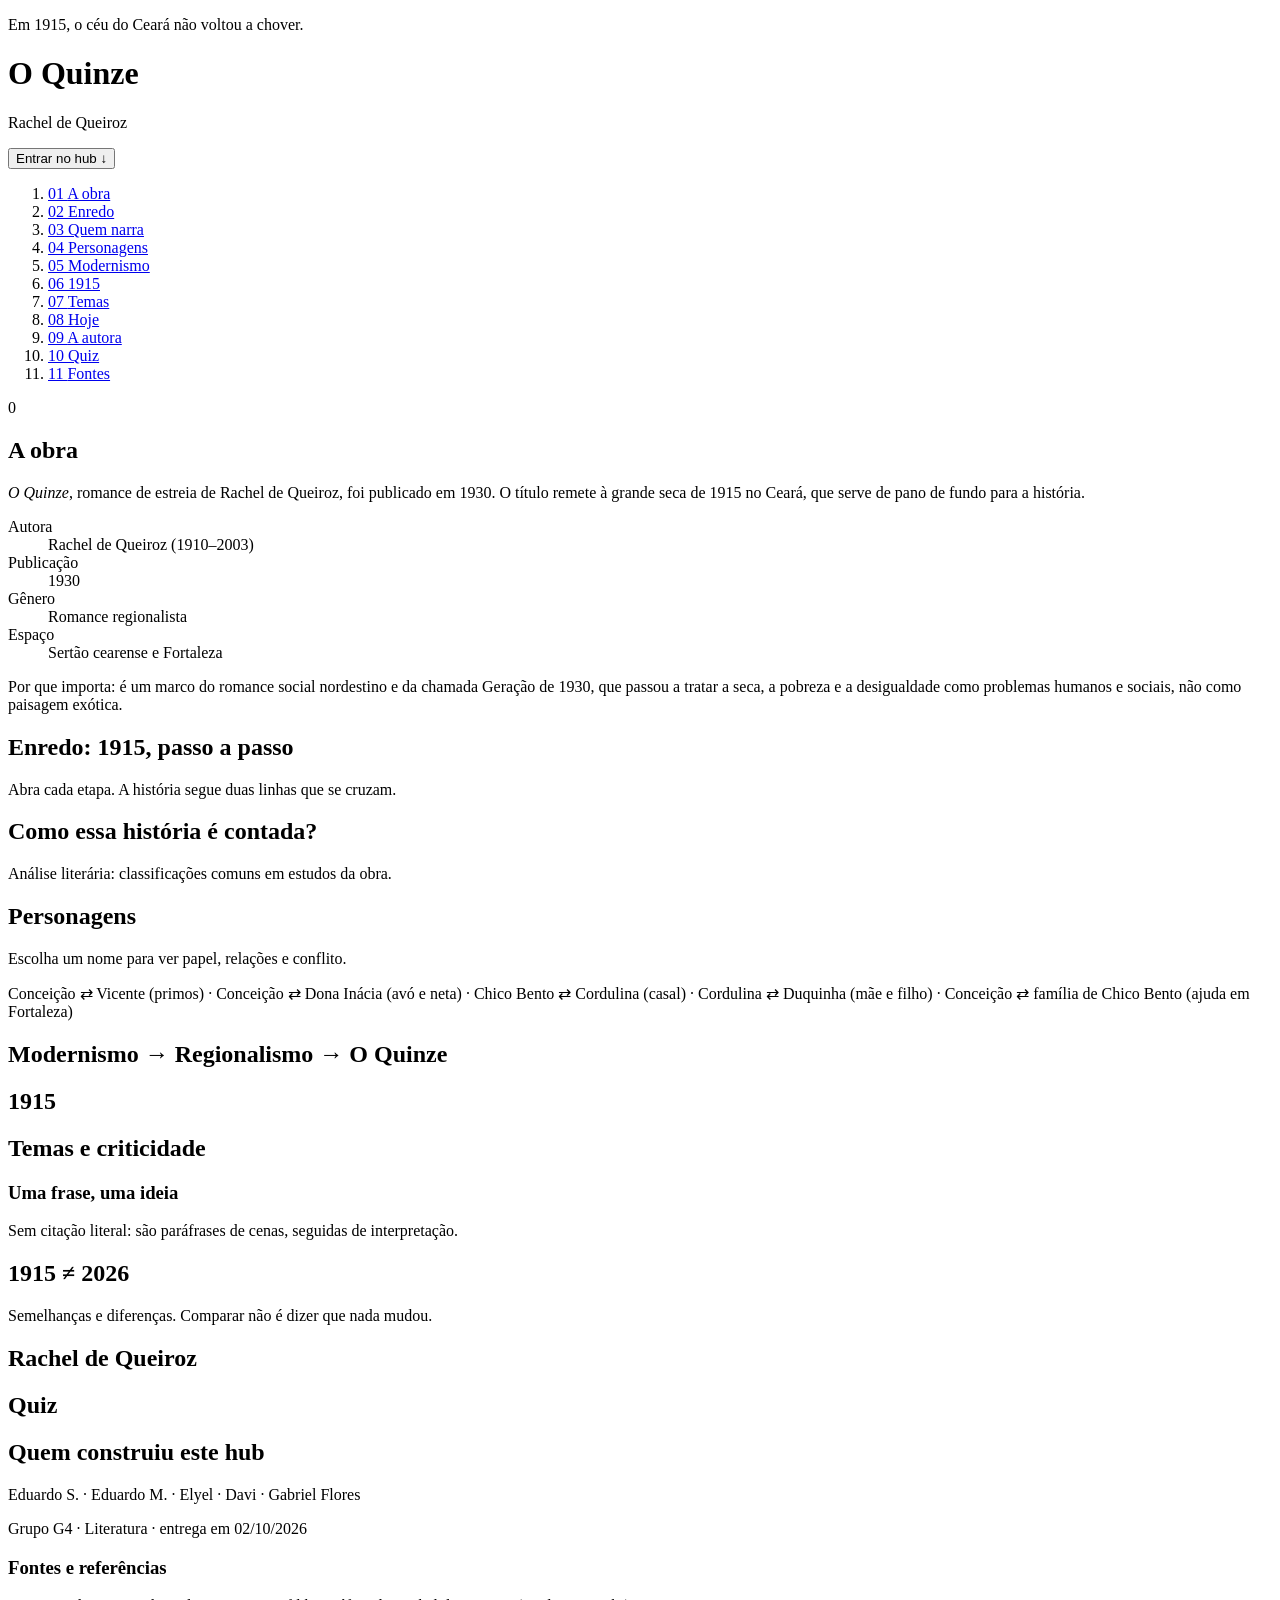
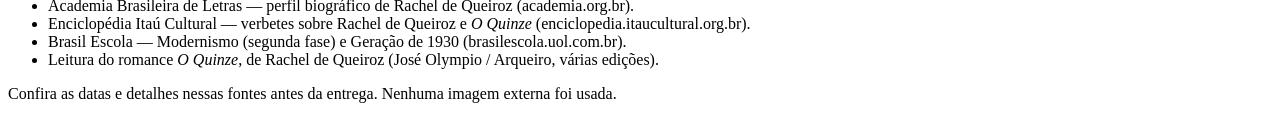
==== index.html @ 4148147e "Add files via upload" ====
<!DOCTYPE html>
<html lang="pt-BR">
<head>
<meta charset="utf-8">
<meta name="viewport" content="width=device-width, initial-scale=1, viewport-fit=cover">
<title>O Quinze — Hub literário · Grupo G4</title>
<meta name="description" content="Hub interativo sobre O Quinze, de Rachel de Queiroz.">
<!-- CDN: Google Fonts (Cormorant Garamond = títulos, DM Sans = interface). Sem fallback de rede, o navegador usa serif/sans-serif. -->
<link rel="preconnect" href="https://fonts.googleapis.com">
<link rel="preconnect" href="https://fonts.gstatic.com" crossorigin>
<link href="https://fonts.googleapis.com/css2?family=Cormorant+Garamond:ital,wght@0,500;0,700;1,500&family=DM+Sans:wght@400;500;700&display=swap" rel="stylesheet">
<link rel="stylesheet" href="css/style.css">
</head>
<body class="locked">

<!-- ABERTURA -->
<div id="intro" role="dialog" aria-label="Abertura">
  <p class="intro-line">Em 1915, o céu do Ceará não voltou a chover.</p>
  <h1>O Quinze</h1>
  <p class="intro-author">Rachel de Queiroz</p>
  <button id="enter" class="btn">Entrar no hub ↓</button>
</div>

<!-- ÍNDICE LATERAL (vira barra inferior no mobile) -->
<nav id="rail" aria-label="Capítulos">
  <div id="progress" aria-hidden="true"></div>
  <ol>
    <li><a href="#obra">01 <span>A obra</span></a></li>
    <li><a href="#enredo">02 <span>Enredo</span></a></li>
    <li><a href="#narrativa">03 <span>Quem narra</span></a></li>
    <li><a href="#personagens">04 <span>Personagens</span></a></li>
    <li><a href="#escola">05 <span>Modernismo</span></a></li>
    <li><a href="#contexto">06 <span>1915</span></a></li>
    <li><a href="#temas">07 <span>Temas</span></a></li>
    <li><a href="#hoje">08 <span>Hoje</span></a></li>
    <li><a href="#autora">09 <span>A autora</span></a></li>
    <li><a href="#quiz">10 <span>Quiz</span></a></li>
    <li><a href="#fontes">11 <span>Fontes</span></a></li>
  </ol>
</nav>

<main>
  <section id="obra" class="dark">
    <div class="big15" aria-hidden="true"><span id="count">0</span></div>
    <div class="wrap">
      <h2>A obra</h2>
      <p class="lead"><i>O Quinze</i>, romance de estreia de Rachel de Queiroz, foi publicado em 1930. O título remete à grande seca de 1915 no Ceará, que serve de pano de fundo para a história.</p>
      <dl class="facts">
        <div><dt>Autora</dt><dd>Rachel de Queiroz (1910–2003)</dd></div>
        <div><dt>Publicação</dt><dd>1930</dd></div>
        <div><dt>Gênero</dt><dd>Romance regionalista</dd></div>
        <div><dt>Espaço</dt><dd>Sertão cearense e Fortaleza</dd></div>
      </dl>
      <p>Por que importa: é um marco do romance social nordestino e da chamada Geração de 1930, que passou a tratar a seca, a pobreza e a desigualdade como problemas humanos e sociais, não como paisagem exótica.</p>
    </div>
  </section>

  <section id="enredo"><div class="wrap"><h2>Enredo: 1915, passo a passo</h2>
    <p class="lead">Abra cada etapa. A história segue duas linhas que se cruzam.</p>
    <div data-render="enredo"></div></div></section>

  <section id="narrativa" class="dark"><div class="wrap"><h2>Como essa história é contada?</h2>
    <p class="note">Análise literária: classificações comuns em estudos da obra.</p>
    <div data-render="narrativa"></div></div></section>

  <section id="personagens"><div class="wrap"><h2>Personagens</h2>
    <p class="lead">Escolha um nome para ver papel, relações e conflito.</p>
    <div data-render="personagens" class="split"></div>
    <p class="map" aria-label="Mapa de relações">Conceição ⇄ Vicente (primos) · Conceição ⇄ Dona Inácia (avó e neta) · Chico Bento ⇄ Cordulina (casal) · Cordulina ⇄ Duquinha (mãe e filho) · Conceição ⇄ família de Chico Bento (ajuda em Fortaleza)</p></div></section>

  <section id="escola" class="dark"><div class="wrap"><h2>Modernismo → Regionalismo → O Quinze</h2>
    <div data-render="escola" class="split"></div></div></section>

  <section id="contexto"><div class="wrap"><h2>1915</h2>
    <div data-render="contexto"></div></div></section>

  <section id="temas" class="dark"><div class="wrap"><h2>Temas e criticidade</h2>
    <div data-render="temas" class="split"></div>
    <h3>Uma frase, uma ideia</h3>
    <p class="note">Sem citação literal: são paráfrases de cenas, seguidas de interpretação.</p>
    <div data-render="frases"></div></div></section>

  <section id="hoje"><div class="wrap"><h2>1915 ≠ 2026</h2>
    <p class="lead">Semelhanças e diferenças. Comparar não é dizer que nada mudou.</p>
    <div data-render="hoje"></div></div></section>

  <section id="autora" class="dark"><div class="wrap"><h2>Rachel de Queiroz</h2>
    <div data-render="autora"></div></div></section>

  <section id="quiz"><div class="wrap"><h2>Quiz</h2>
    <div id="quizbox" aria-live="polite"></div></div></section>

  <section id="fontes" class="dark"><div class="wrap">
    <h2>Quem construiu este hub</h2>
    <p class="team">Eduardo S. · Eduardo M. · Elyel · Davi · Gabriel Flores</p>
    <p>Grupo G4 · Literatura · entrega em 02/10/2026</p>
    <h3>Fontes e referências</h3>
    <ul class="src">
      <li>Academia Brasileira de Letras — perfil biográfico de Rachel de Queiroz (academia.org.br).</li>
      <li>Enciclopédia Itaú Cultural — verbetes sobre Rachel de Queiroz e <i>O Quinze</i> (enciclopedia.itaucultural.org.br).</li>
      <li>Brasil Escola — Modernismo (segunda fase) e Geração de 1930 (brasilescola.uol.com.br).</li>
      <li>Leitura do romance <i>O Quinze</i>, de Rachel de Queiroz (José Olympio / Arqueiro, várias edições).</li>
    </ul>
    <p class="note">Confira as datas e detalhes nessas fontes antes da entrega. Nenhuma imagem externa foi usada.</p>
  </div></section>
</main>
<script src="js/script.js"></script>
</body>
</html>
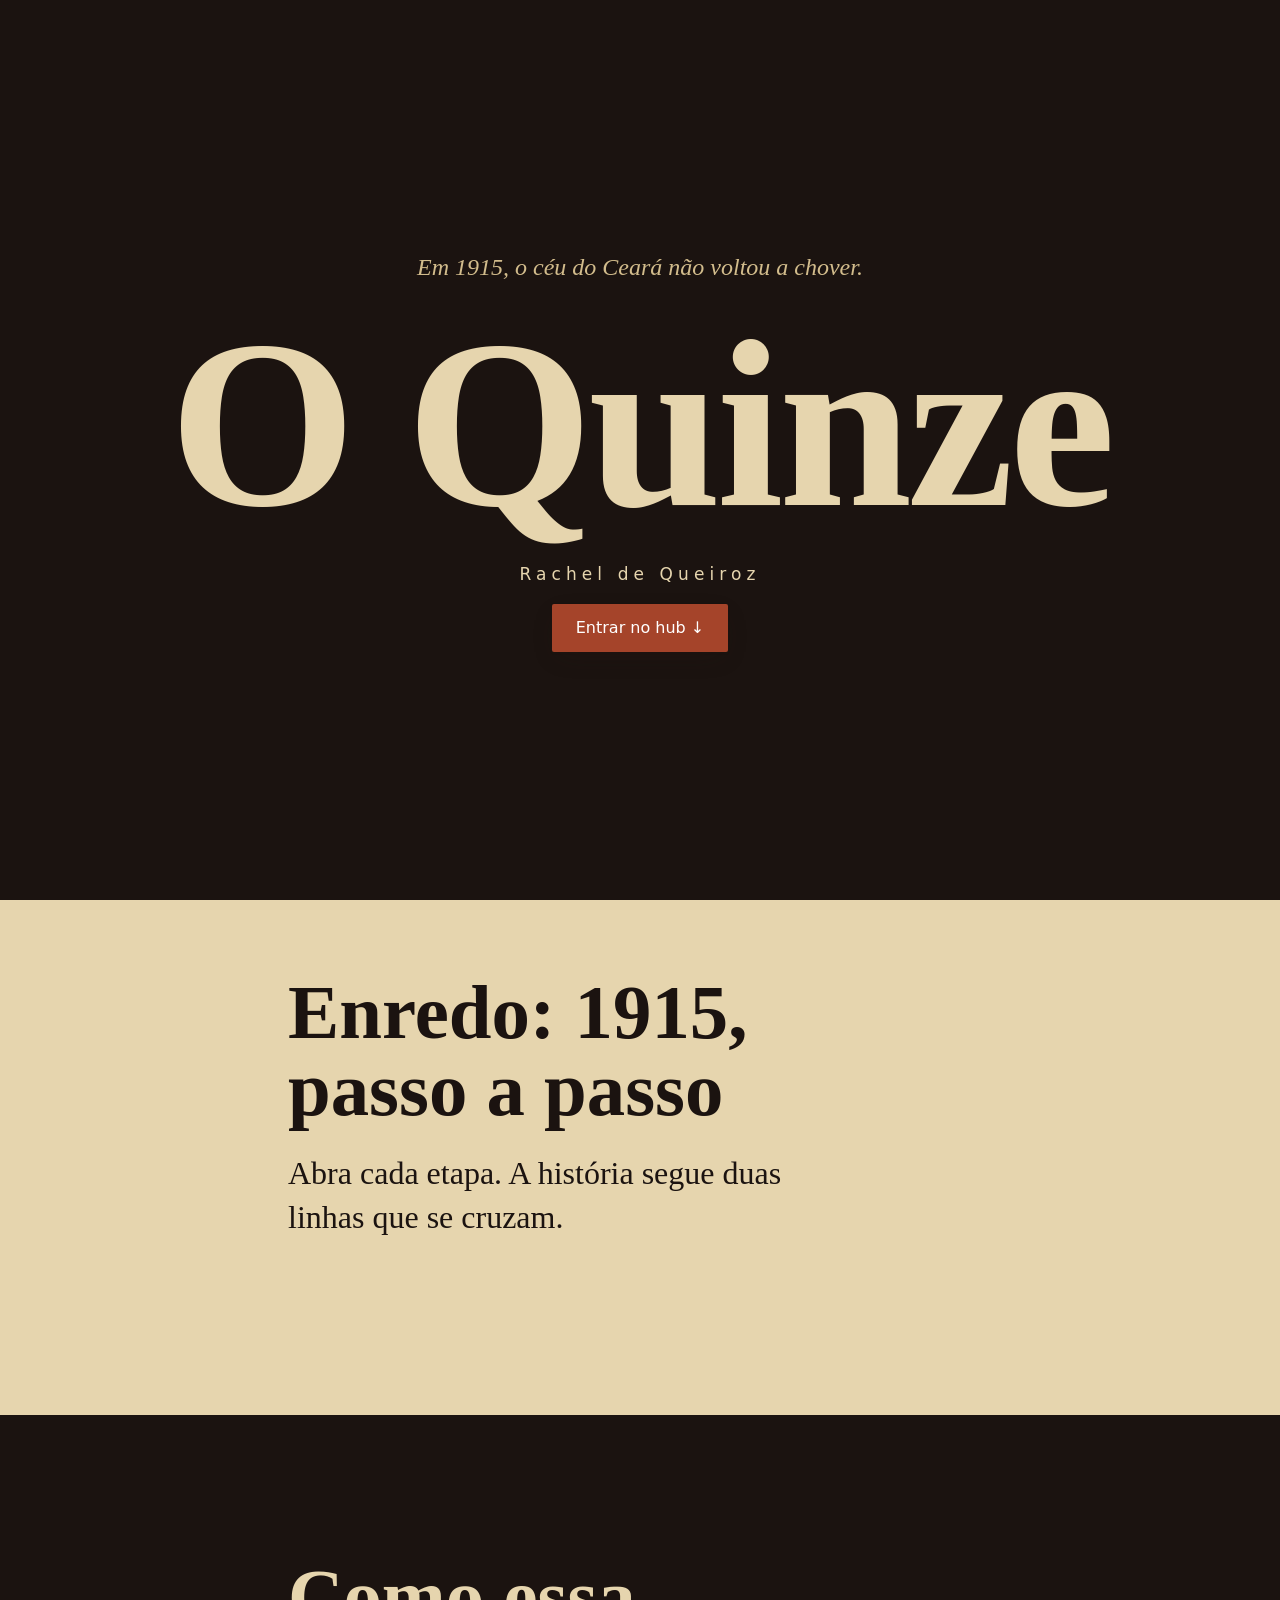
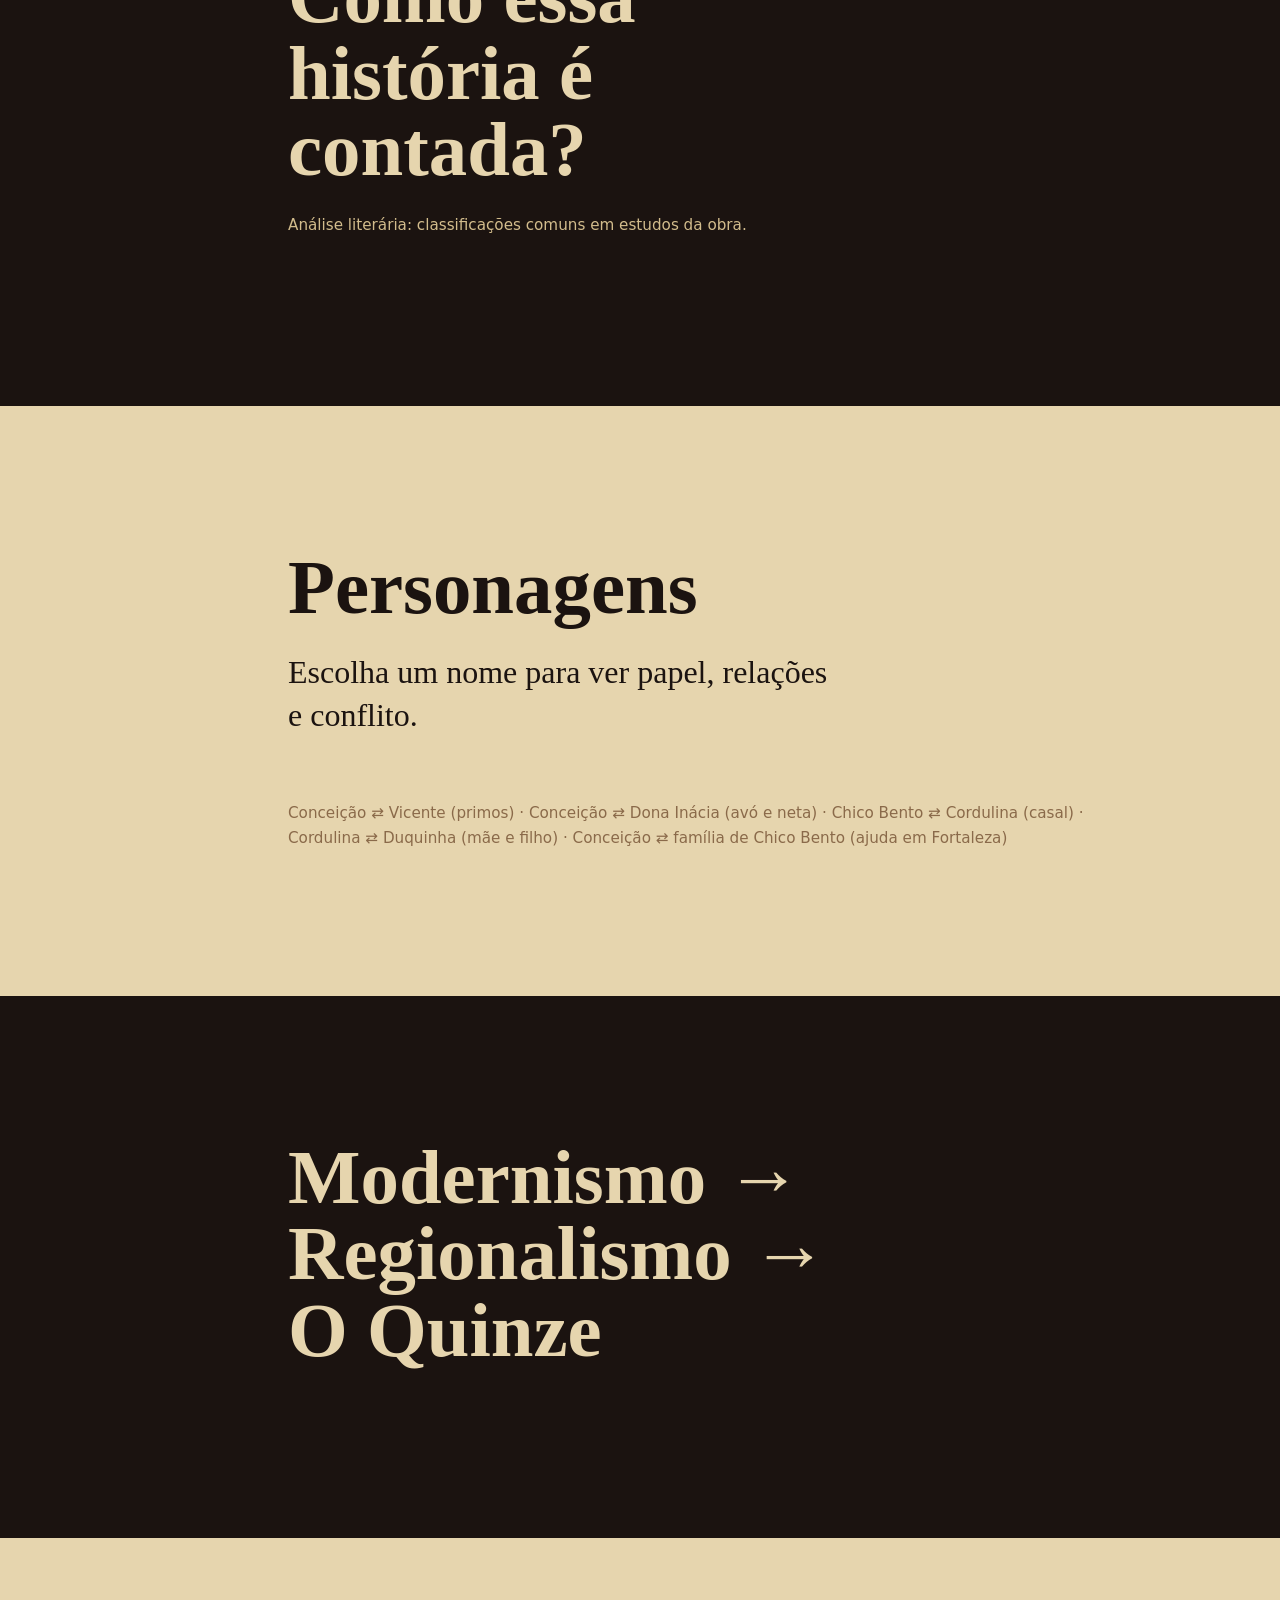
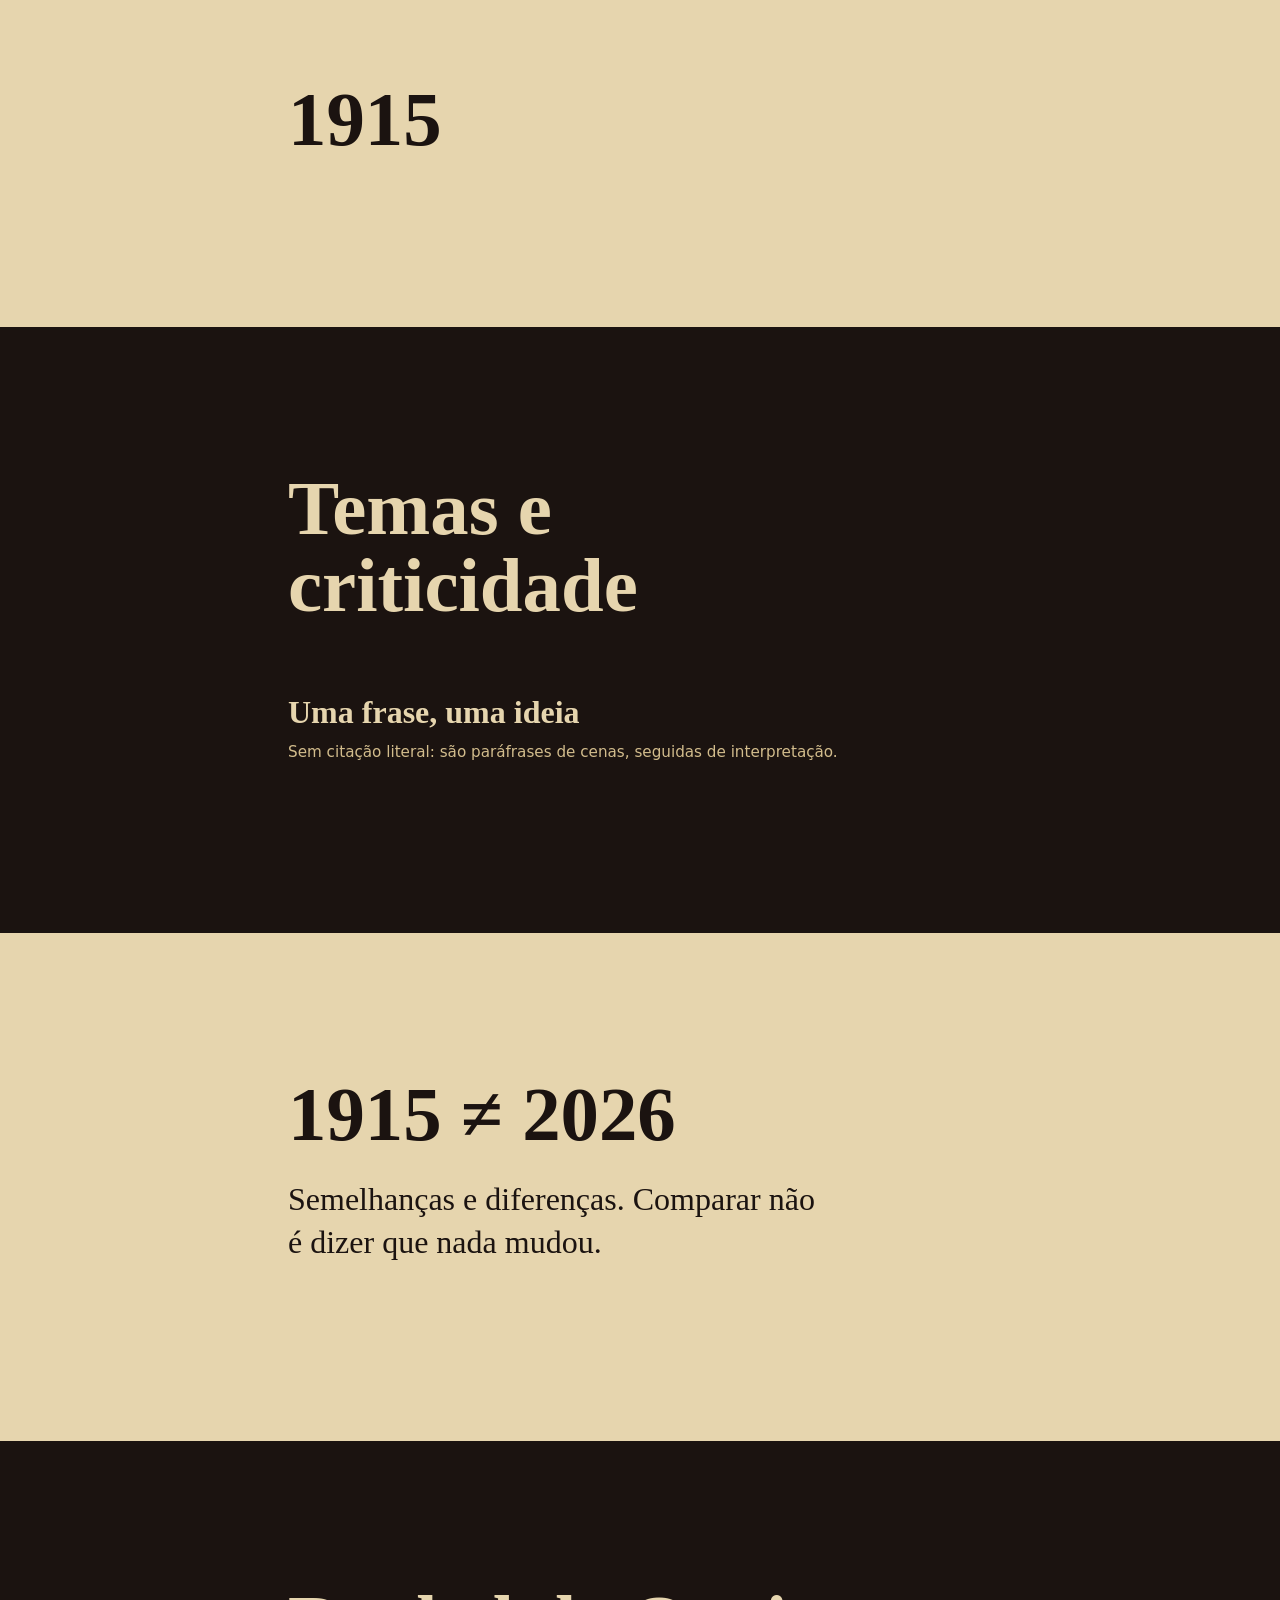
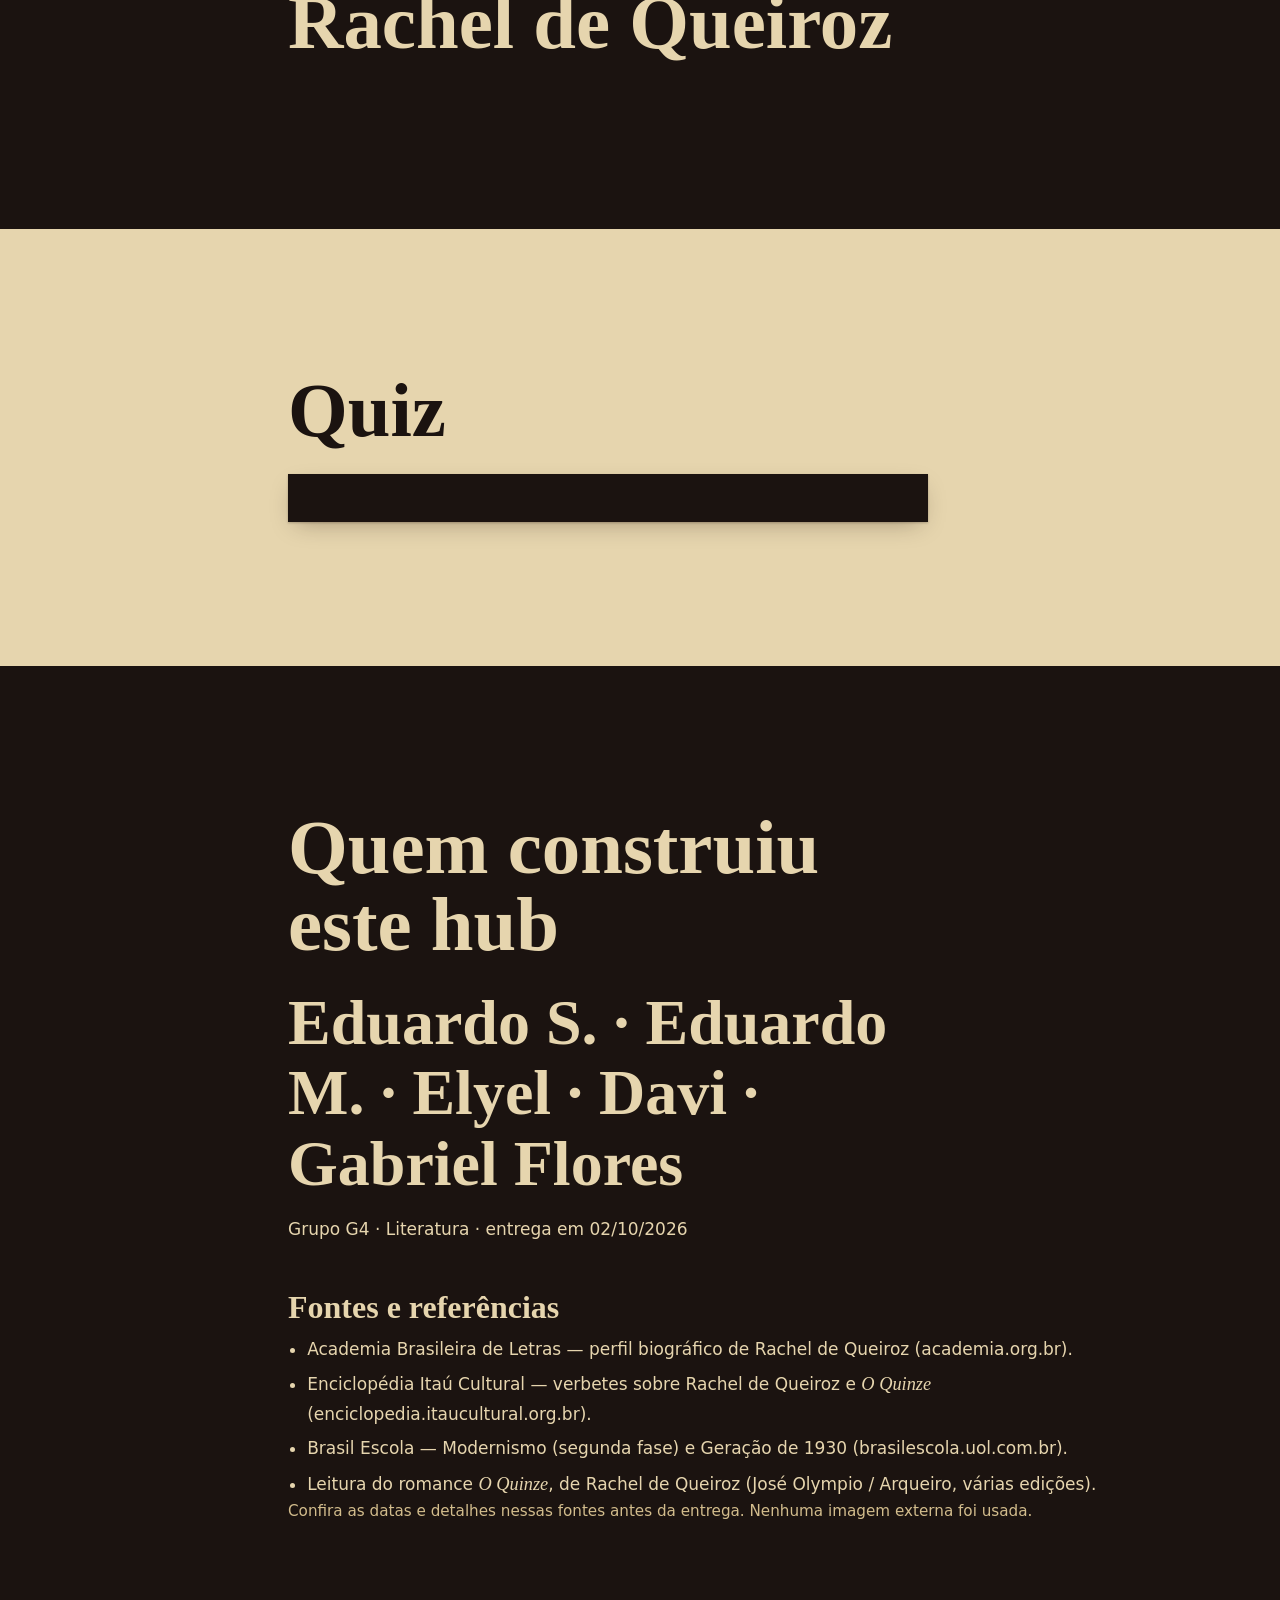
==== commit ed5d6d05: "Fix stylesheet link path in index.html" ====
--- a/index.html
+++ b/index.html
@@ -9,7 +9,7 @@
 <link rel="preconnect" href="https://fonts.googleapis.com">
 <link rel="preconnect" href="https://fonts.gstatic.com" crossorigin>
 <link href="https://fonts.googleapis.com/css2?family=Cormorant+Garamond:ital,wght@0,500;0,700;1,500&family=DM+Sans:wght@400;500;700&display=swap" rel="stylesheet">
-<link rel="stylesheet" href="css/style.css">
+<link rel="stylesheet" href="style.css">
 </head>
 <body class="locked">
 
--- a/style.css
+++ b/style.css
@@ -0,0 +1,112 @@
+/* ===== TOKENS: edite as cores aqui ===== */
+:root{
+  --paper:#E6D5AE; --sand:#D2BC8C; --terra:#A5442A; --ink:#1B1310; --dust:#8A6A4A; --sun:#E9B824;
+  --serif:"Cormorant Garamond",Georgia,serif; --sans:"DM Sans",system-ui,sans-serif;
+  --ease:cubic-bezier(0.16,1,0.3,1); --shadow:0 1px 2px hsl(20 40% 10%/.25),0 8px 24px -8px hsl(20 40% 10%/.35);
+}
+*{box-sizing:border-box;margin:0}
+html{scroll-behavior:smooth;scroll-padding-top:1rem;-webkit-text-size-adjust:100%}
+body{font:400 1.0625rem/1.65 var(--sans);background:var(--paper);color:var(--ink);touch-action:manipulation;-webkit-tap-highlight-color:transparent}
+body.locked{overflow:hidden}
+/* grão de papel */
+body::after{content:"";position:fixed;inset:0;pointer-events:none;opacity:.12;mix-blend-mode:multiply;
+  background:url("data:image/svg+xml,%3Csvg xmlns='http://www.w3.org/2000/svg' width='160' height='160'%3E%3Cfilter id='n'%3E%3CfeTurbulence baseFrequency='.8'/%3E%3C/filter%3E%3Crect width='160' height='160' filter='url(%23n)'/%3E%3C/svg%3E")}
+h1,h2,h3{font-family:var(--serif);font-weight:700;line-height:1}
+h2{font-size:clamp(2.4rem,6vw,5rem);margin-bottom:1.5rem;max-width:16ch}
+h3{font-size:2rem;margin:3rem 0 .75rem}
+i{font-family:var(--serif);font-size:1.08em}
+a,button,summary{cursor:pointer}
+:focus-visible{outline:3px solid var(--sun);outline-offset:3px}
+
+/* abertura */
+#intro{position:fixed;inset:0;z-index:50;background:var(--ink);color:var(--paper);display:grid;place-content:center;justify-items:center;gap:1rem;text-align:center;padding:2rem;
+  transition:opacity .3s var(--ease),transform .3s var(--ease)}
+#intro.out{opacity:0;transform:scale(1.06);pointer-events:none}
+#intro h1{font-size:clamp(4.5rem,20vw,15rem);letter-spacing:-.02em;animation:rise .3s var(--ease) 1.2s backwards}
+.intro-line{font-family:var(--serif);font-style:italic;font-size:1.5rem;color:var(--sand);animation:rise .3s var(--ease) .3s backwards}
+.intro-author{letter-spacing:.3em;animation:rise .3s var(--ease) 1.4s backwards}
+#enter{animation:rise .3s var(--ease) 1.7s backwards}
+@keyframes rise{from{opacity:0;transform:translateY(12px)}}
+.btn{font:500 1rem var(--sans);min-height:48px;padding:.75rem 1.5rem;border:0;border-radius:2px;background:var(--terra);color:#fff;
+  box-shadow:var(--shadow);transition:transform .15s var(--ease),filter .15s}
+.btn:hover{filter:brightness(1.12)}.btn:active{transform:scale(.97)}
+
+/* índice lateral */
+#rail{position:fixed;z-index:20;left:0;top:0;bottom:0;padding:1.5rem 1rem;display:flex;background:transparent}
+#rail ol{list-style:none;padding:0;display:grid;align-content:center;gap:.25rem}
+#rail a{display:flex;gap:.75rem;align-items:baseline;color:var(--ink);text-decoration:none;font:700 .95rem var(--sans);
+  padding:.35rem .6rem;border-radius:2px;background:hsl(40 40% 88%/.85);transition:transform .2s var(--ease)}
+#rail a span{max-width:0;overflow:hidden;white-space:nowrap;font-weight:400;transition:max-width .25s var(--ease)}
+#rail a:hover span,#rail a:focus-visible span,#rail a.on span{max-width:9rem}
+#rail a.on{background:var(--terra);color:#fff;transform:translateX(6px)}
+#progress{position:absolute;left:0;top:0;width:4px;height:0;background:var(--sun)}
+
+/* seções */
+section{position:relative;padding:clamp(5rem,12vw,9rem) 1.25rem;overflow:hidden}
+.wrap{max-width:52rem;margin-left:max(5.5rem,calc(50% - 22rem));margin-right:auto}
+section.dark{background:var(--ink);color:var(--paper)}
+.lead{font-family:var(--serif);font-size:clamp(1.4rem,3vw,2rem);line-height:1.35;margin-bottom:2rem;max-width:34ch}
+.note{font-size:.95rem;color:var(--dust);margin-bottom:1.5rem}
+.dark .note{color:var(--sand)}
+p+p,dl+p{margin-top:1rem}
+.big15{position:absolute;right:-2vw;top:-4vw;font:700 clamp(14rem,45vw,36rem)/.8 var(--serif);color:var(--terra);opacity:.9;pointer-events:none}
+.facts{display:grid;grid-template-columns:repeat(auto-fit,minmax(12rem,1fr));gap:1.25rem;margin:2rem 0}
+.facts dt{font-size:.85rem;color:var(--sun)}.facts dd{font:700 1.4rem var(--serif)}
+
+/* acordeão nativo */
+details{border-radius:2px;background:hsl(30 30% 50%/.13);margin-bottom:.6rem;transition:background .2s}
+details[open]{background:hsl(30 30% 50%/.24)}
+summary{padding:1rem 1.25rem;font:700 1.35rem var(--serif);list-style:none;min-height:48px}
+summary::-webkit-details-marker{display:none}
+summary::after{content:"+";float:right;transition:transform .2s var(--ease)}
+details[open] summary::after{transform:rotate(45deg)}
+details>div{padding:0 1.25rem 1.25rem;animation:rise .2s var(--ease)}
+
+/* abas */
+.split{display:grid;grid-template-columns:minmax(10rem,14rem) 1fr;gap:1.5rem;align-items:start}
+.tabs{display:grid;gap:.4rem}
+.tabs button{font:500 1rem var(--sans);text-align:left;min-height:48px;padding:.6rem 1rem;border:0;border-radius:2px;background:hsl(30 30% 50%/.18);color:inherit;
+  transition:transform .15s var(--ease),background .15s}
+.tabs button:hover{background:hsl(30 30% 50%/.32)}
+.tabs button[aria-selected=true]{background:var(--terra);color:#fff;box-shadow:var(--shadow)}
+.tabs button[aria-selected=true]::before{content:"▶ "}
+.panel h3{margin:0 0 .75rem}
+.panel b{color:var(--sun)}
+.panel{animation:rise .2s var(--ease)}
+.map{margin-top:2rem;font-size:.95rem;color:var(--dust);max-width:none}
+.team{font:700 clamp(2rem,6vw,4rem)/1.1 var(--serif);max-width:20ch}
+.src{padding-left:1.2rem;display:grid;gap:.4rem}
+
+/* quiz */
+#quizbox{max-width:40rem;padding:1.5rem;background:var(--ink);color:var(--paper);box-shadow:var(--shadow)}
+.q-meta{font-size:.9rem;color:var(--sand)}
+.q-text{font:700 1.7rem/1.2 var(--serif);margin:.75rem 0 1.25rem}
+.opt{display:block;width:100%;text-align:left;font:400 1rem var(--sans);min-height:48px;padding:.75rem 1rem;margin-bottom:.5rem;border:0;border-radius:2px;
+  background:hsl(40 30% 90%/.1);color:inherit;box-shadow:inset 0 0 0 1px hsl(40 30% 90%/.2);transition:transform .15s var(--ease),background .15s}
+.opt:hover:not(:disabled){background:hsl(40 30% 90%/.2)}.opt:active:not(:disabled){transform:scale(.98)}
+.opt.ok{background:#2f5d3a;box-shadow:none}.opt.no{background:#7a2317;box-shadow:none}
+.opt.ok::after{content:" ✓ correta"}.opt.no::after{content:" ✗ sua escolha"}
+.fb{margin:1rem 0;padding:1rem;background:hsl(40 30% 90%/.1);border-left:4px solid var(--sun);animation:rise .2s var(--ease)}
+.bar{display:grid;grid-template-columns:8.5rem 1fr 3rem;gap:.75rem;align-items:center;margin:.4rem 0;font-size:.9rem}
+.bar i{display:block;height:.7rem;background:var(--terra);transform-origin:left;animation:grow .3s var(--ease) backwards}
+@keyframes grow{from{transform:scaleX(0)}}
+.big{font:700 5rem/1 var(--serif);color:var(--sun)}
+
+.rv{opacity:0;transform:translateY(16px);transition:opacity .3s var(--ease),transform .3s var(--ease)}
+.rv.in{opacity:1;transform:none}
+
+/* tablet/mobile: índice vira barra inferior */
+@media (max-width:820px){
+  #rail{inset:auto 0 0 0;padding:0 0 env(safe-area-inset-bottom);background:var(--ink)}
+  #rail ol{display:flex;overflow-x:auto;gap:.25rem;padding:.5rem}
+  #rail a{white-space:nowrap;min-height:44px;align-items:center}
+  #rail a span{max-width:none;display:none}#rail a.on span{display:inline}
+  #progress{display:none}
+  .wrap{margin:0 auto}.split{grid-template-columns:1fr}.tabs{grid-template-columns:repeat(auto-fit,minmax(9rem,1fr))}
+  section{padding-bottom:7rem}
+  input,button,select{font-size:16px}
+}
+@media (prefers-reduced-motion:reduce){
+  *,*::before,*::after{animation:none!important;transition:none!important;scroll-behavior:auto!important}
+  .rv{opacity:1;transform:none}
+}
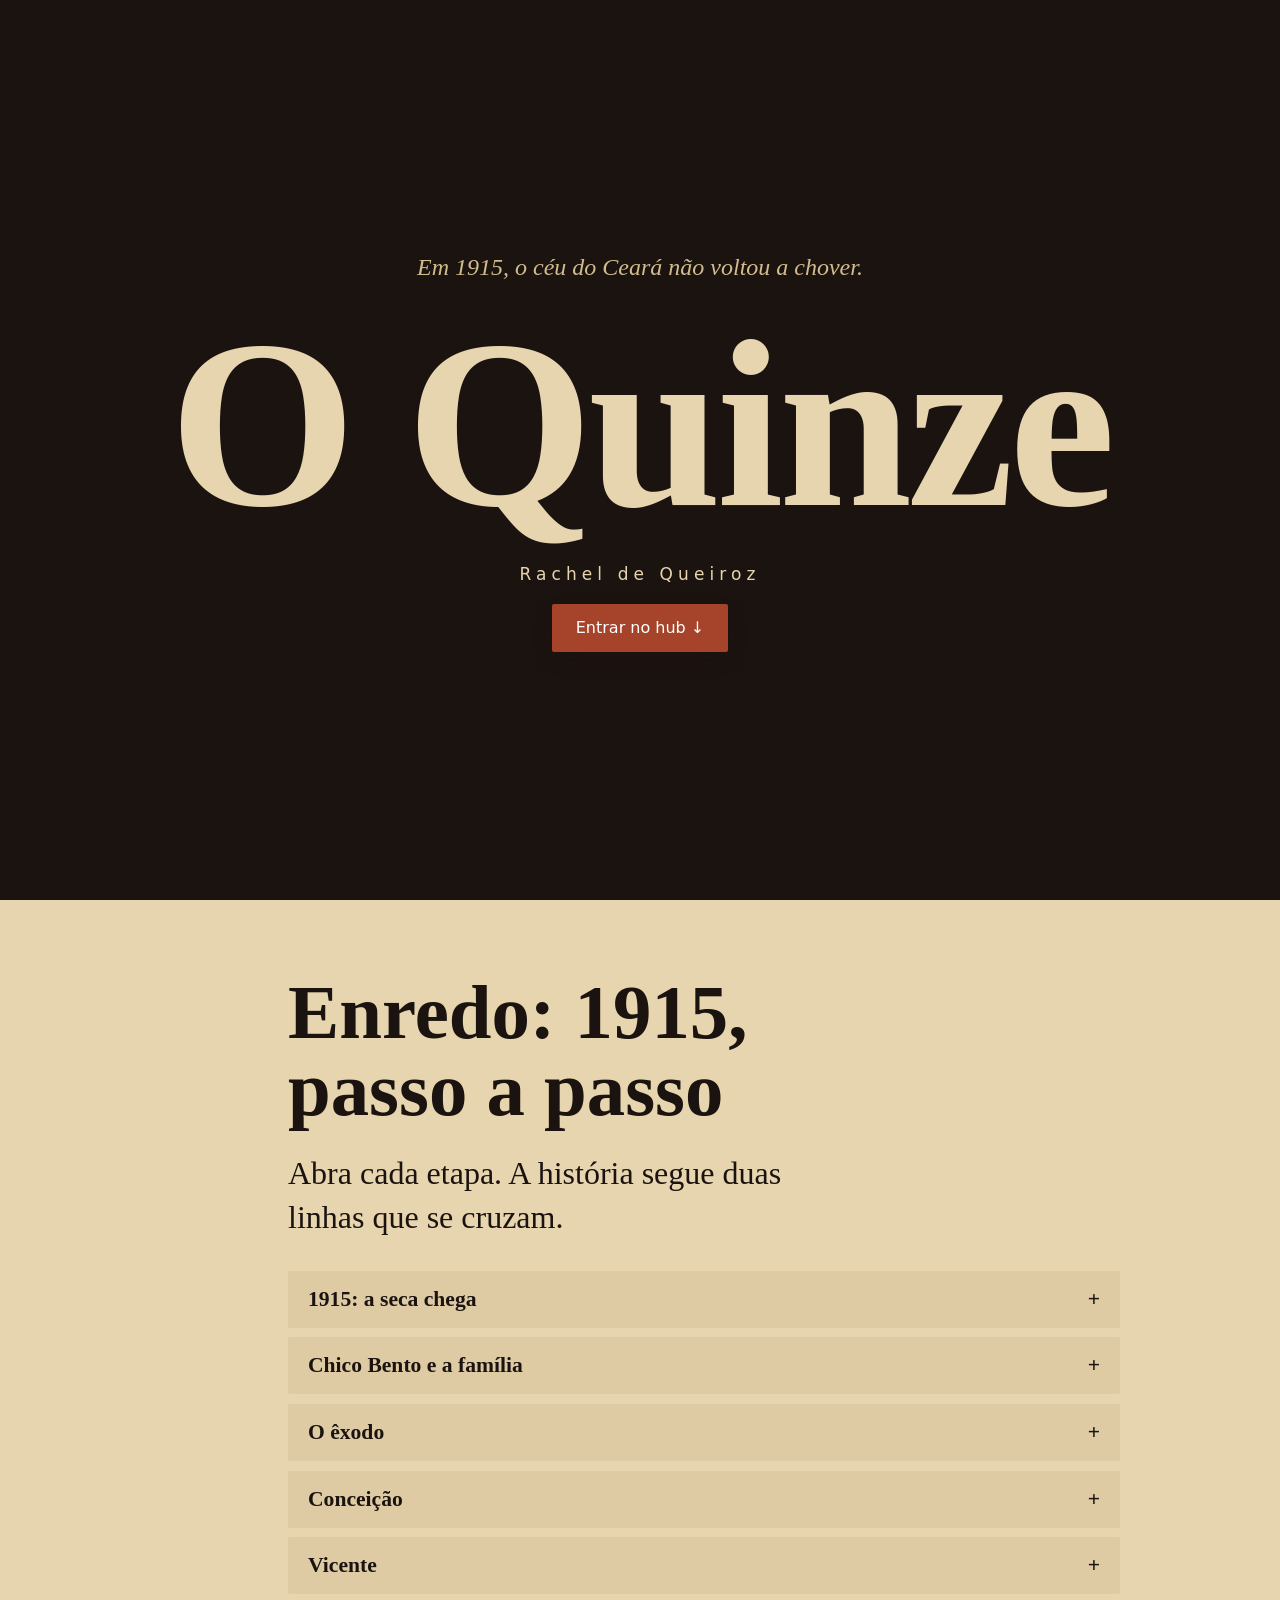
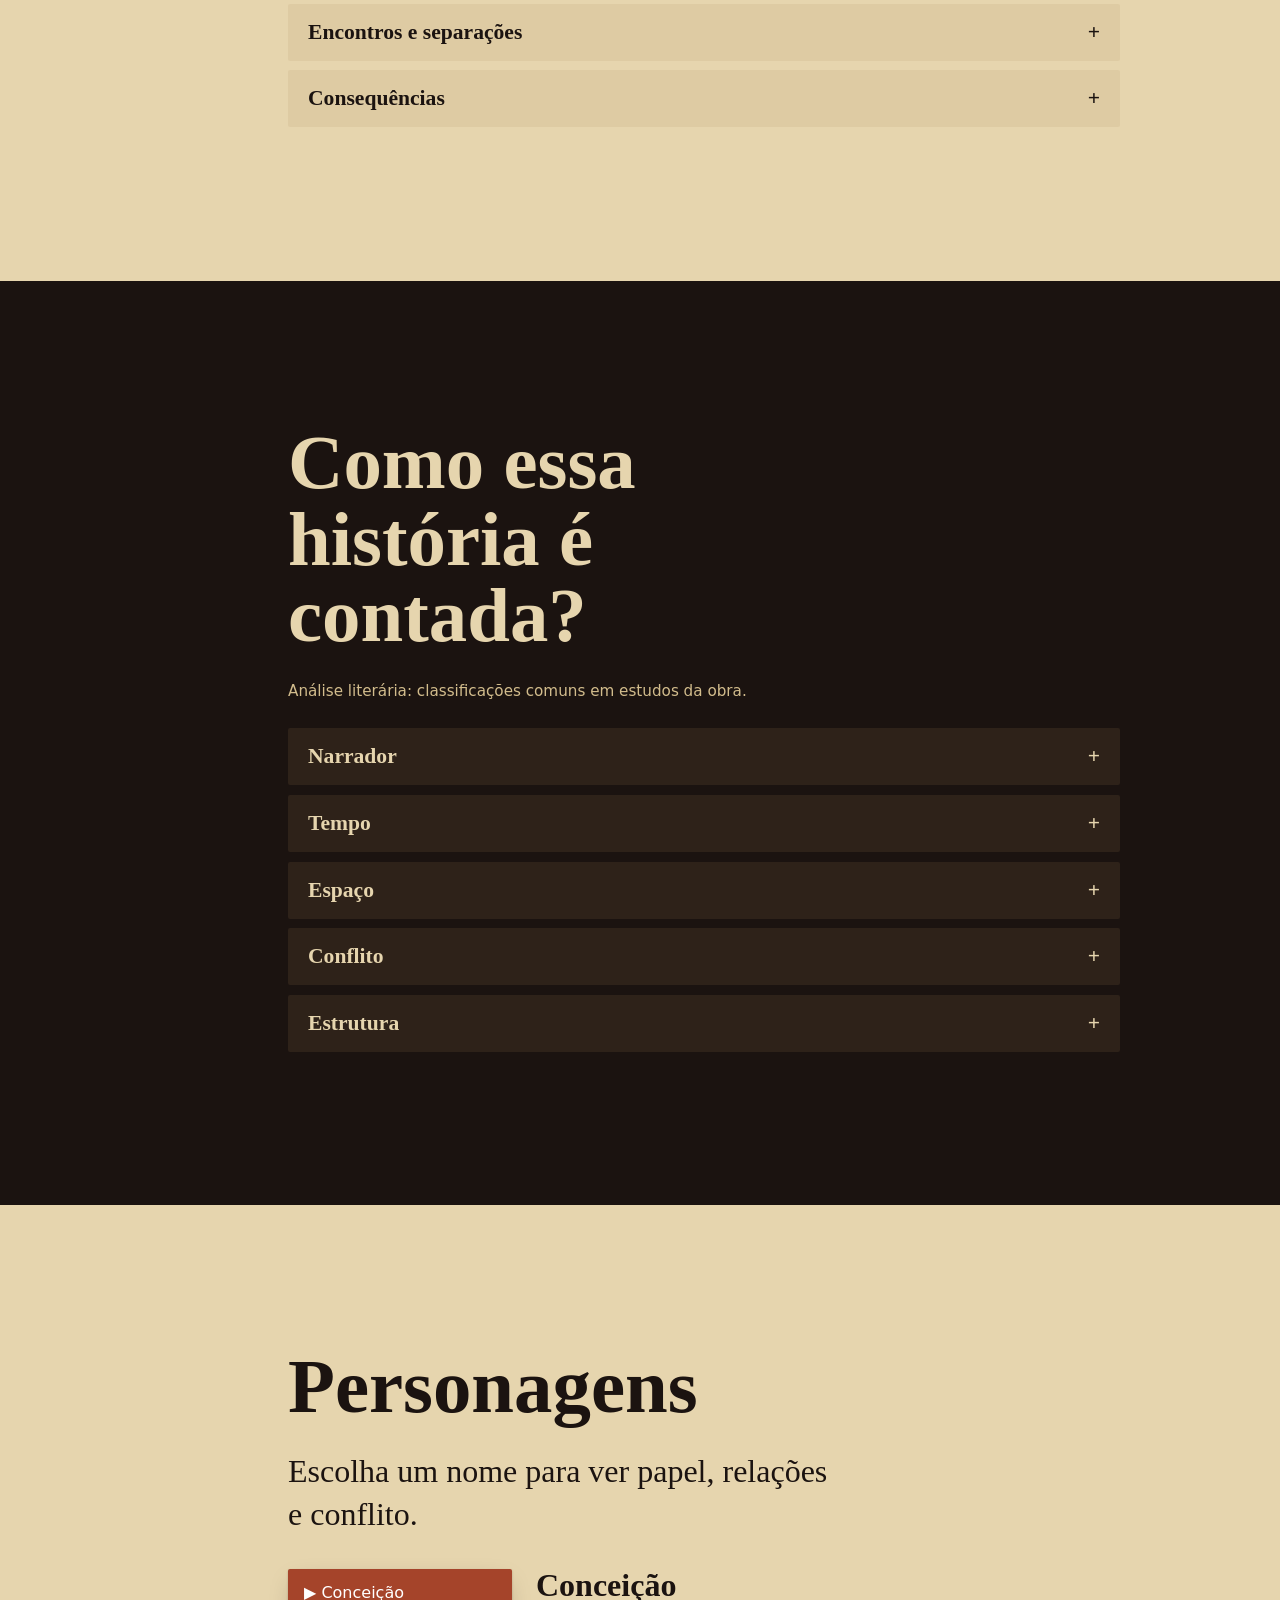
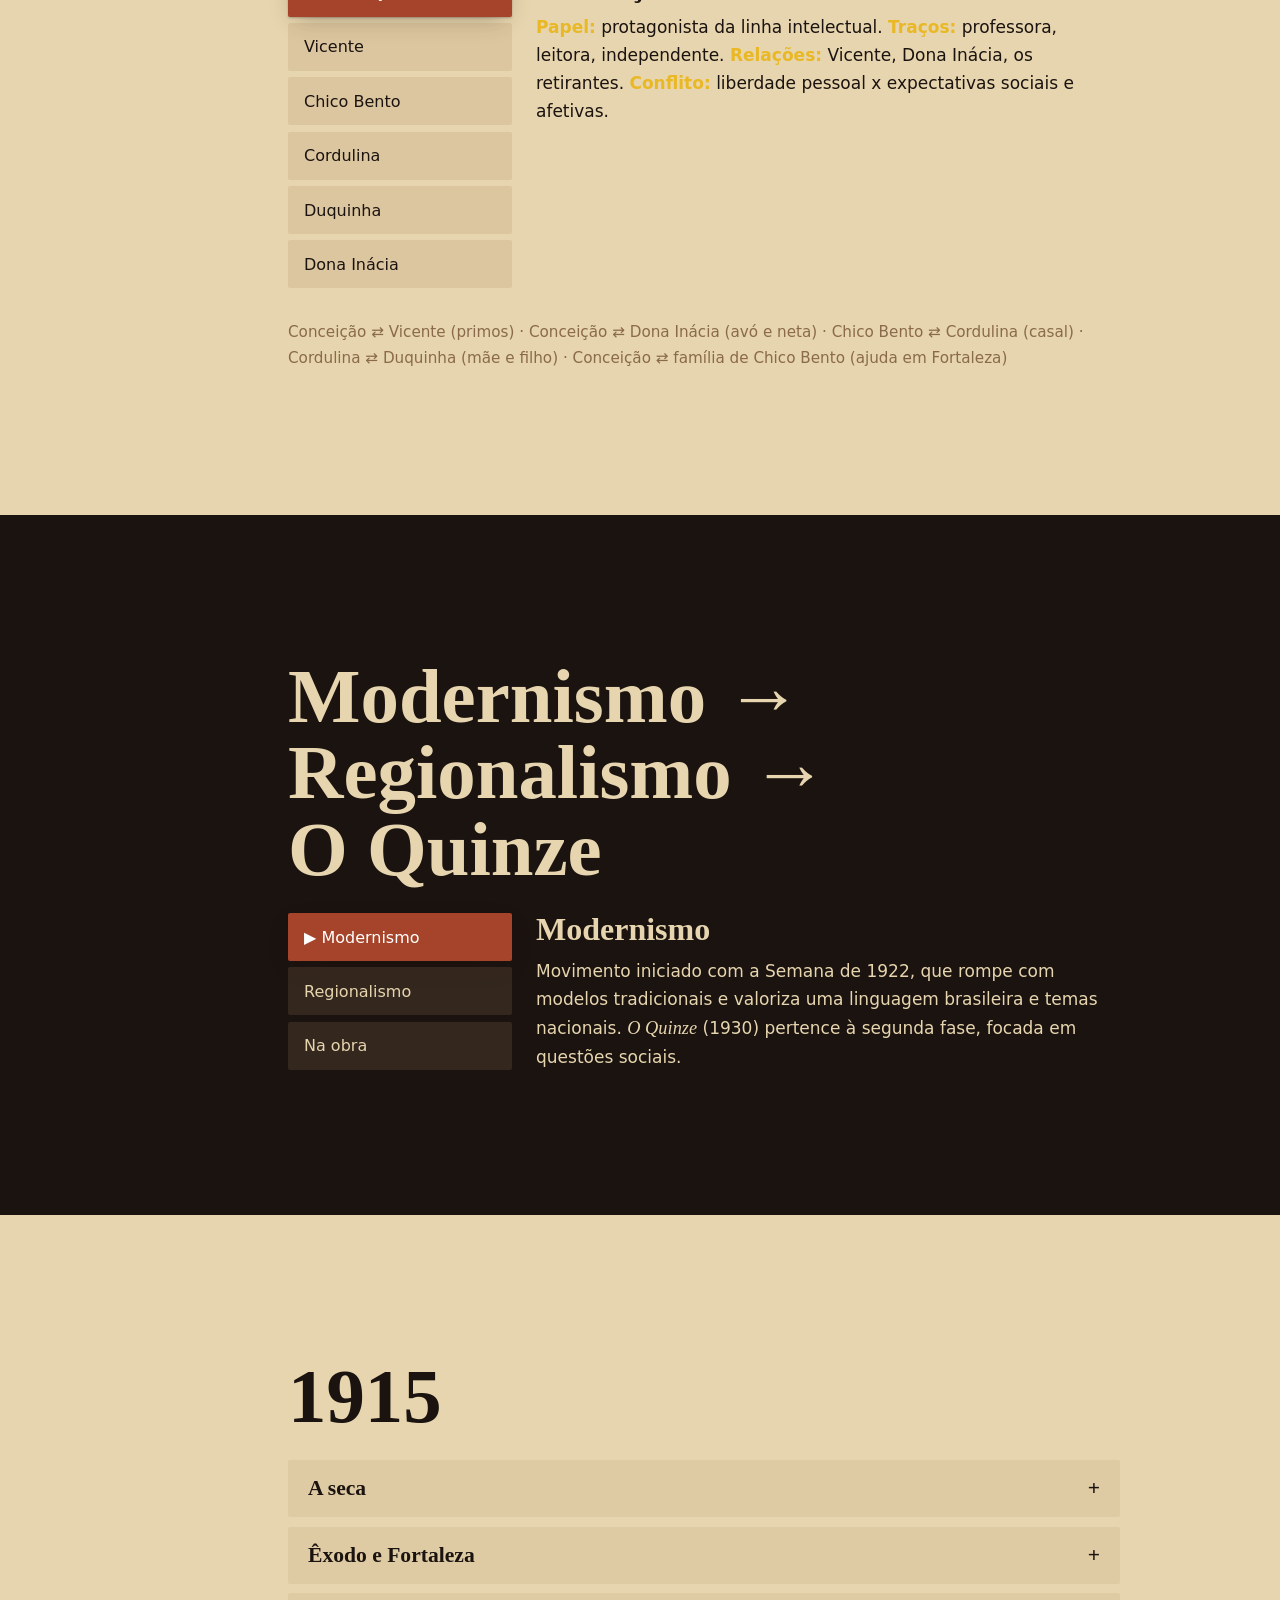
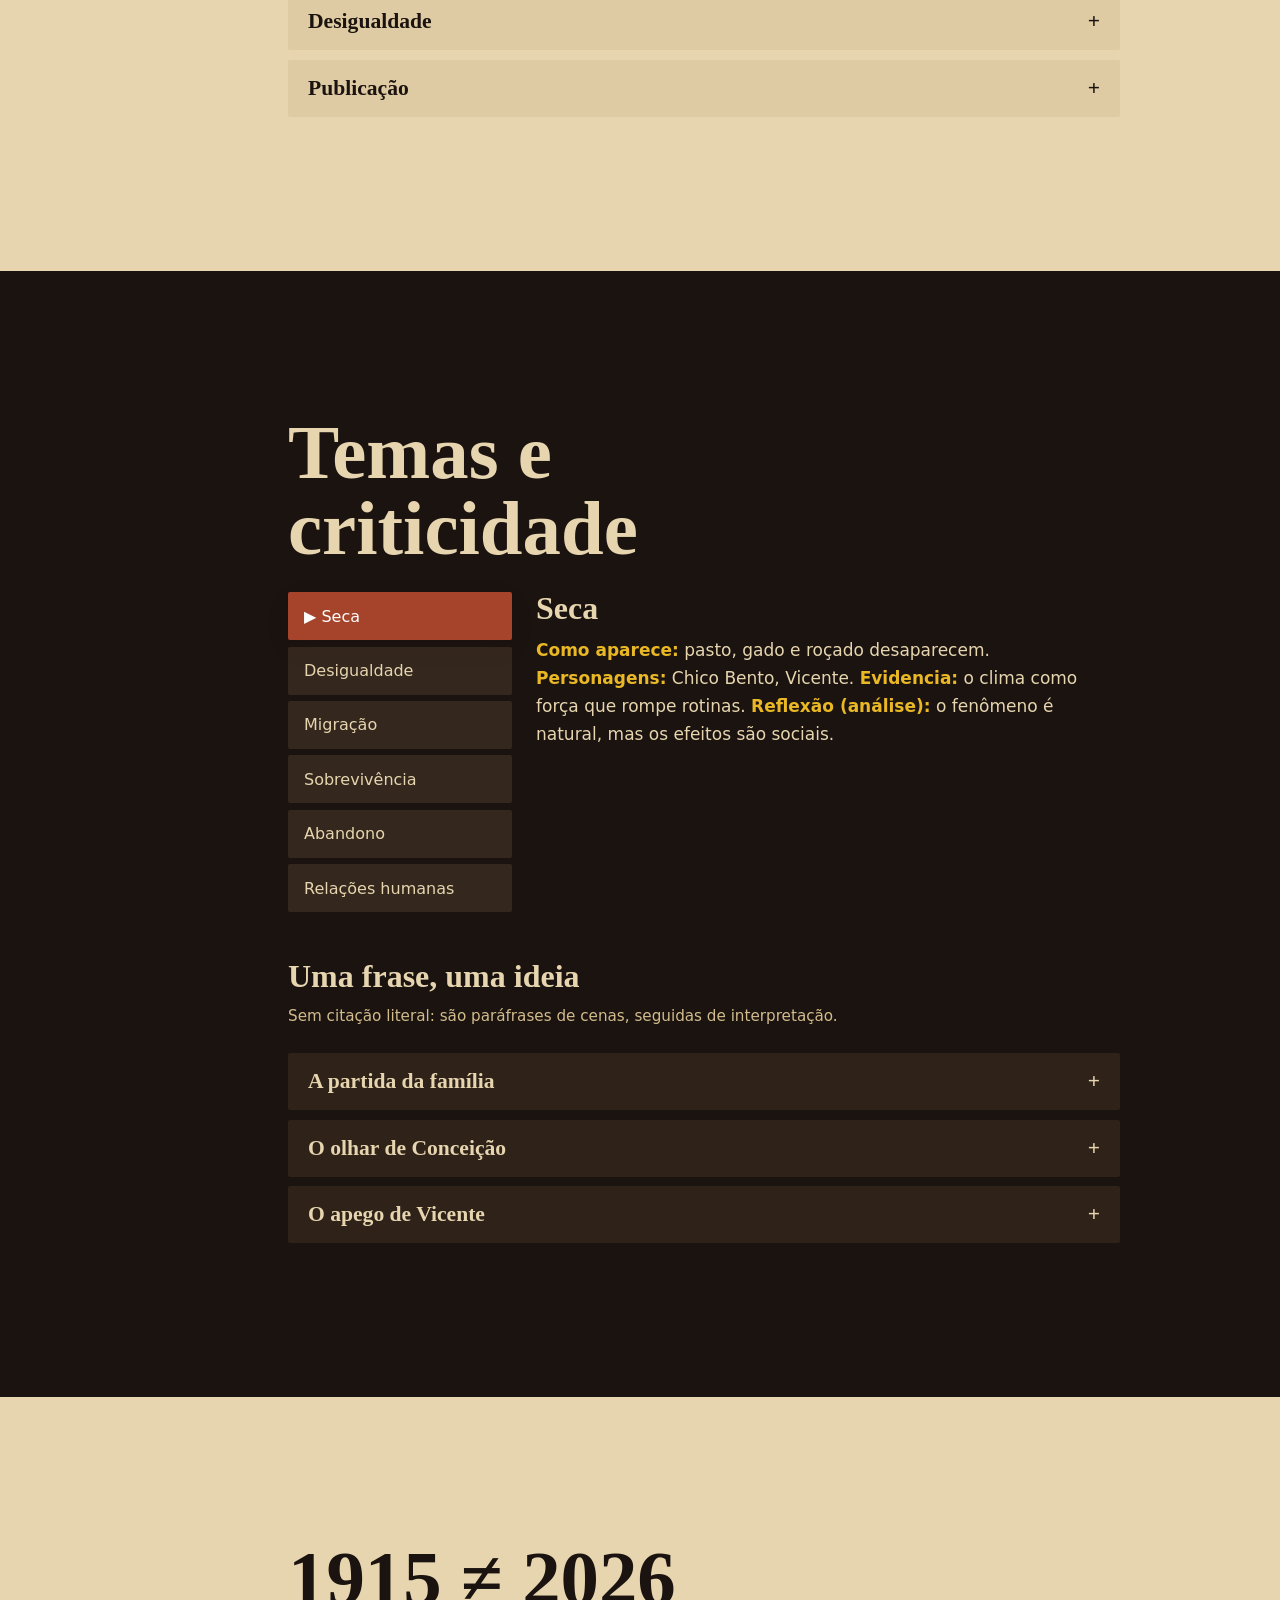
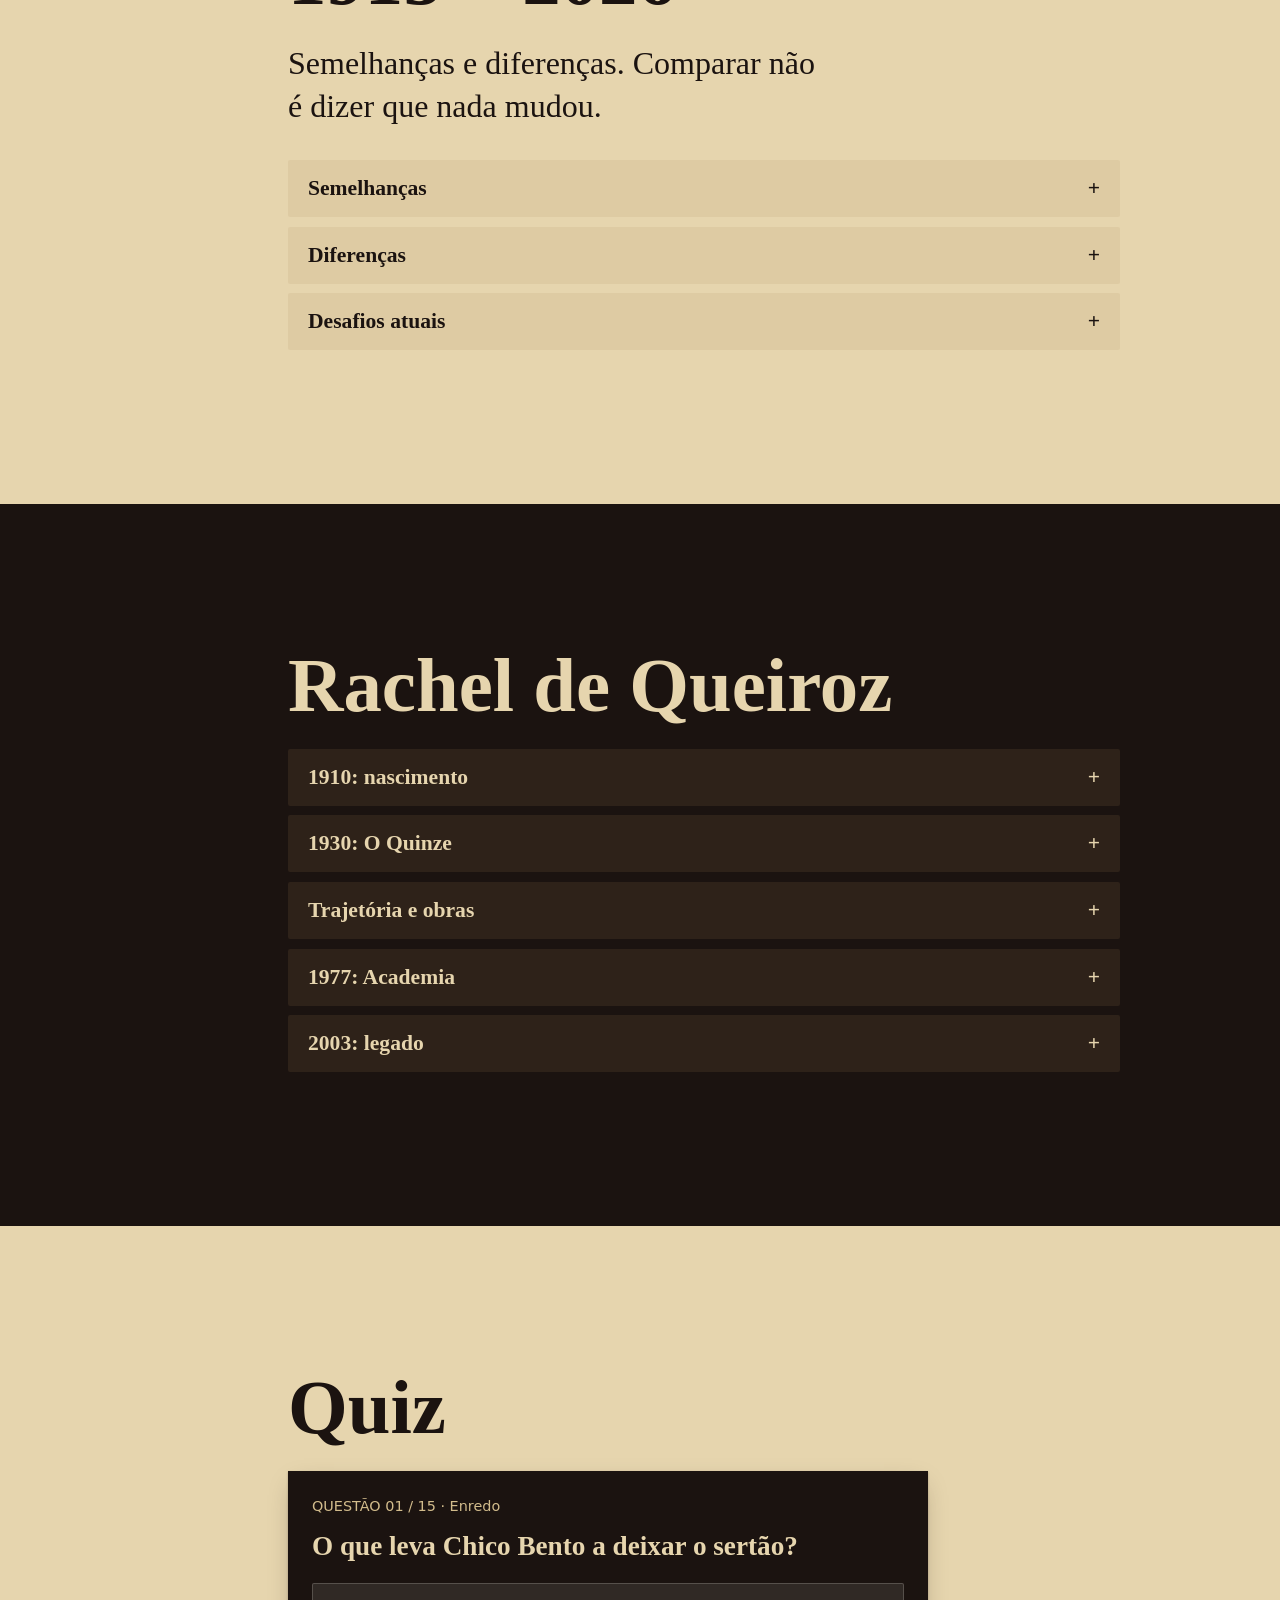
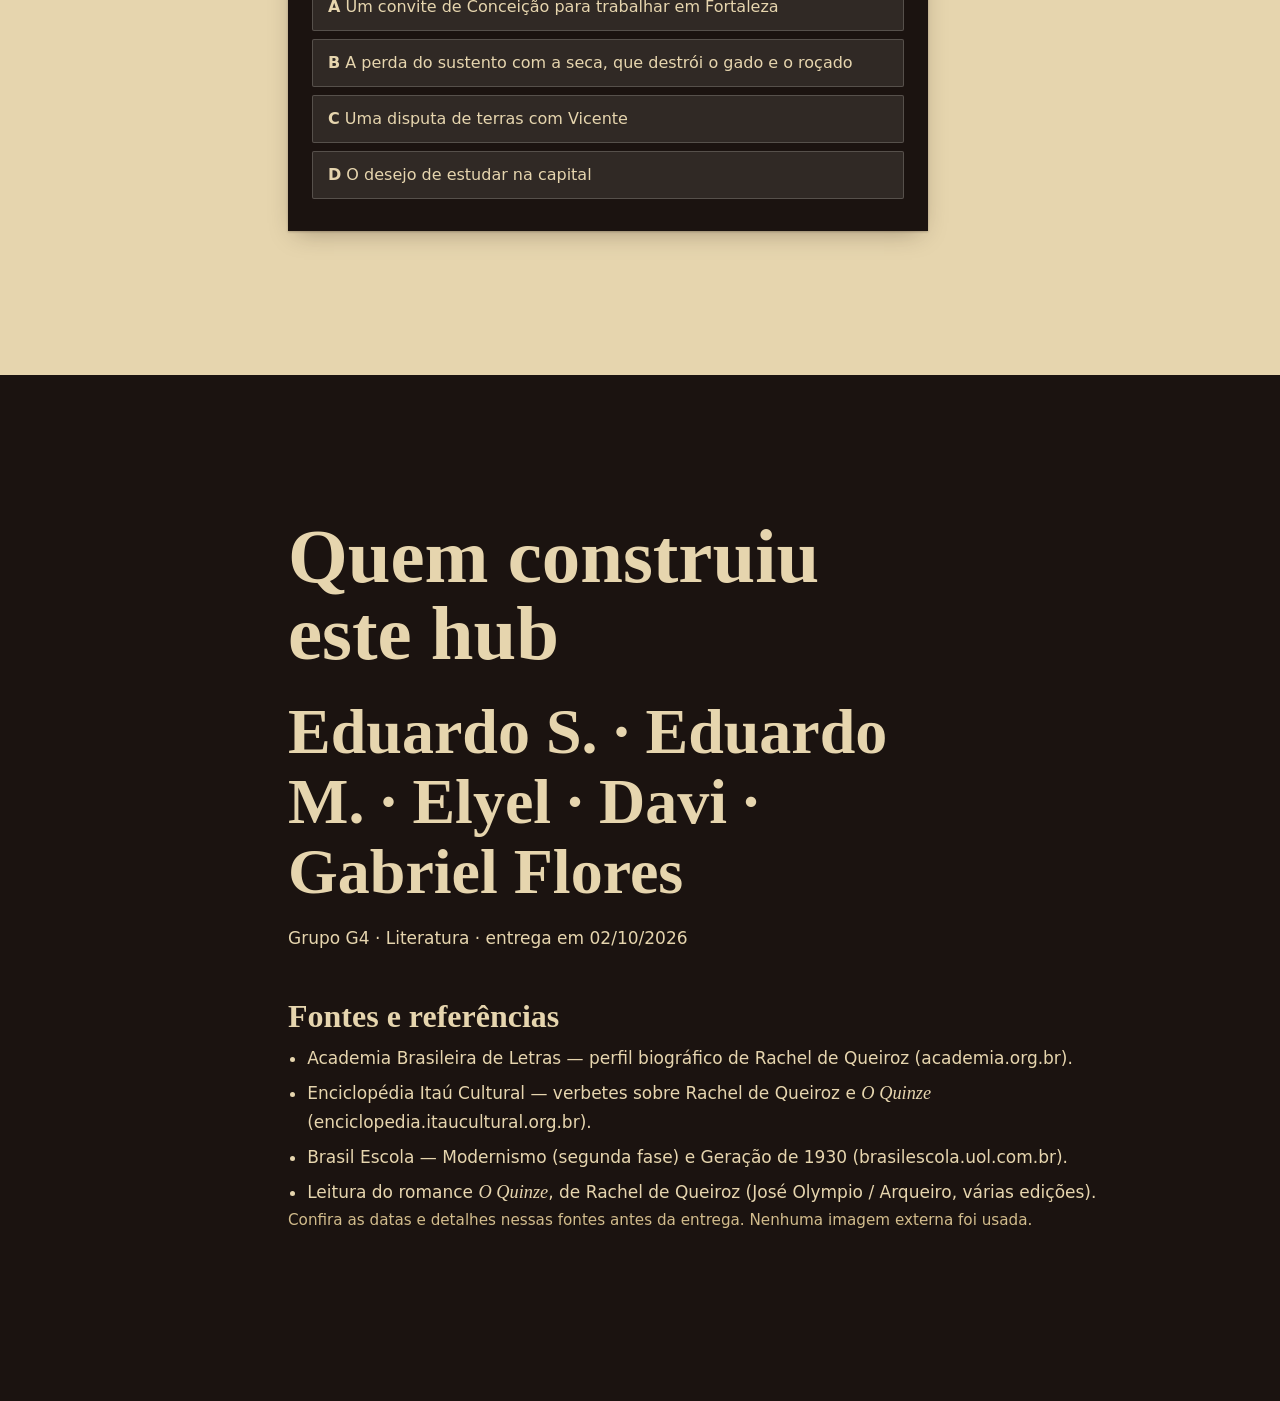
==== commit 8fa7819b: "Fix script tag source path in index.html" ====
--- a/index.html
+++ b/index.html
@@ -104,6 +104,6 @@
     <p class="note">Confira as datas e detalhes nessas fontes antes da entrega. Nenhuma imagem externa foi usada.</p>
   </div></section>
 </main>
-<script src="js/script.js"></script>
+<script src="script.js"></script>
 </body>
 </html>
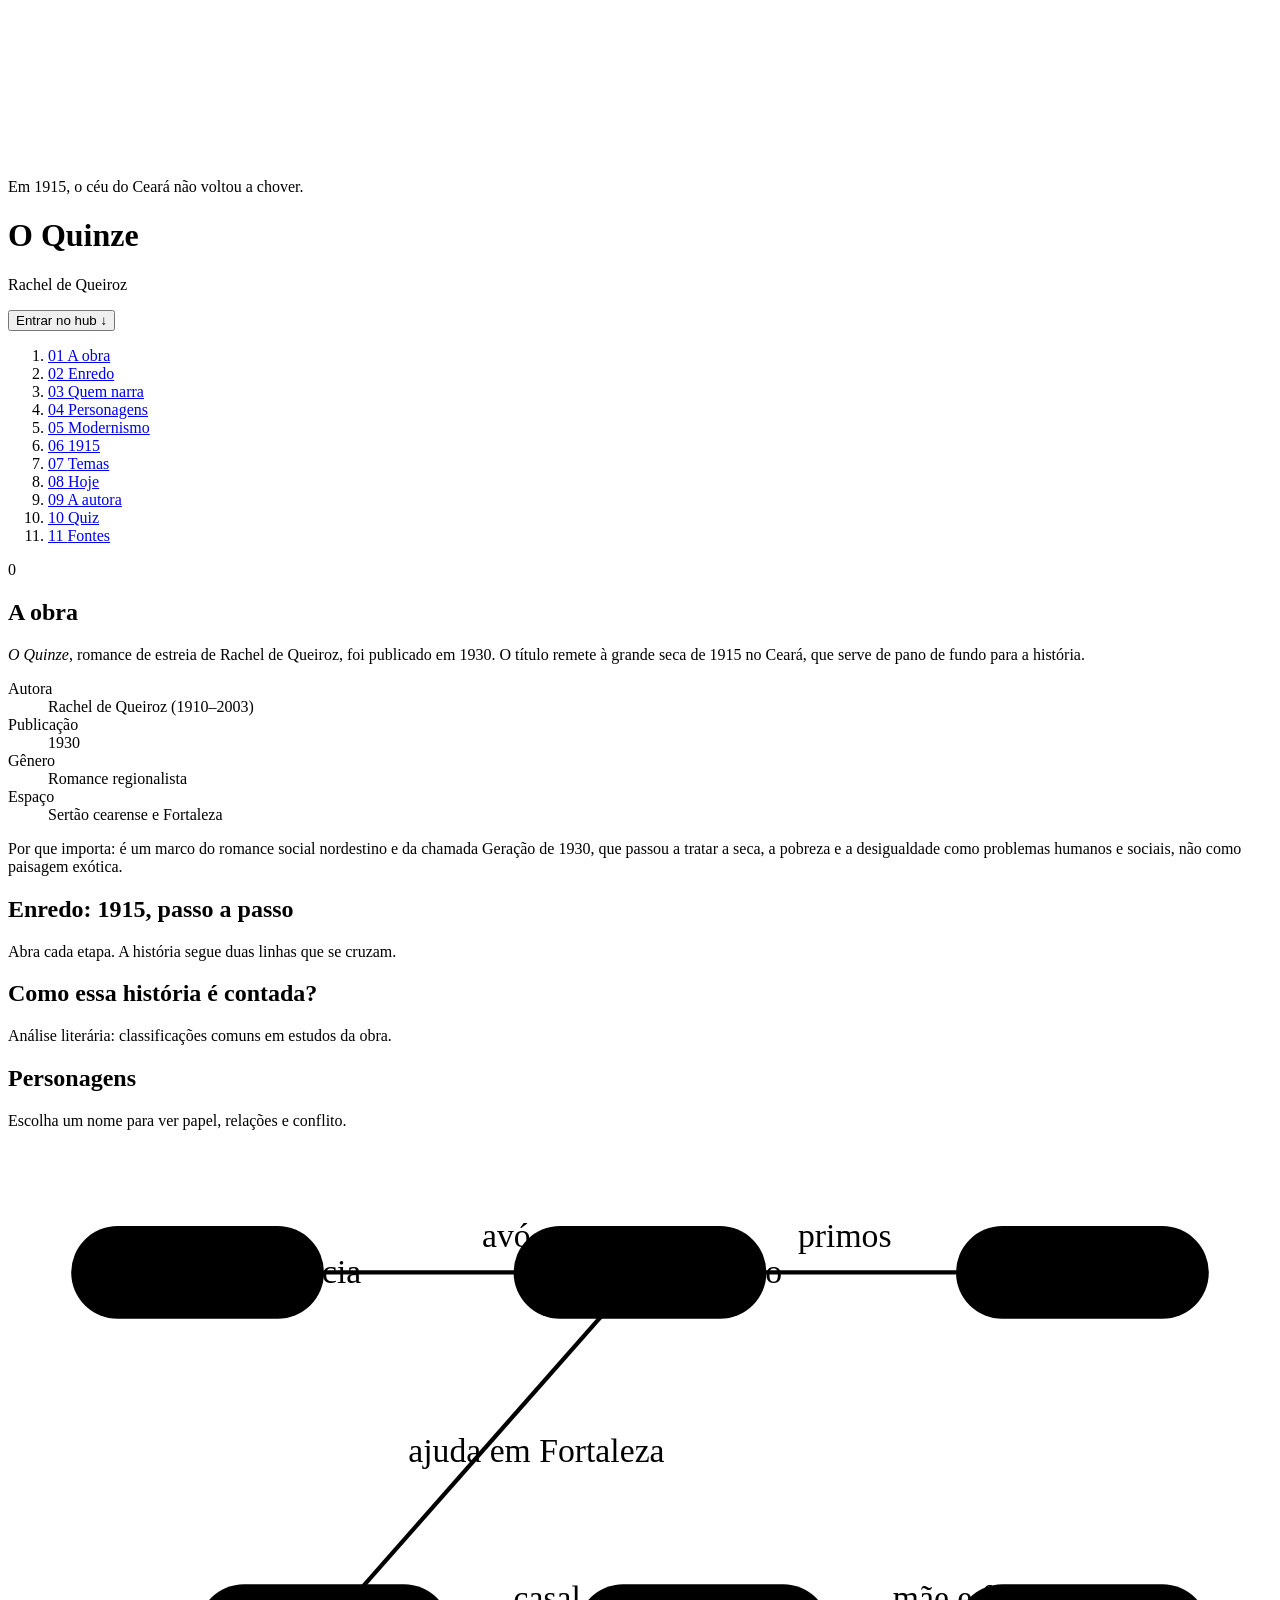
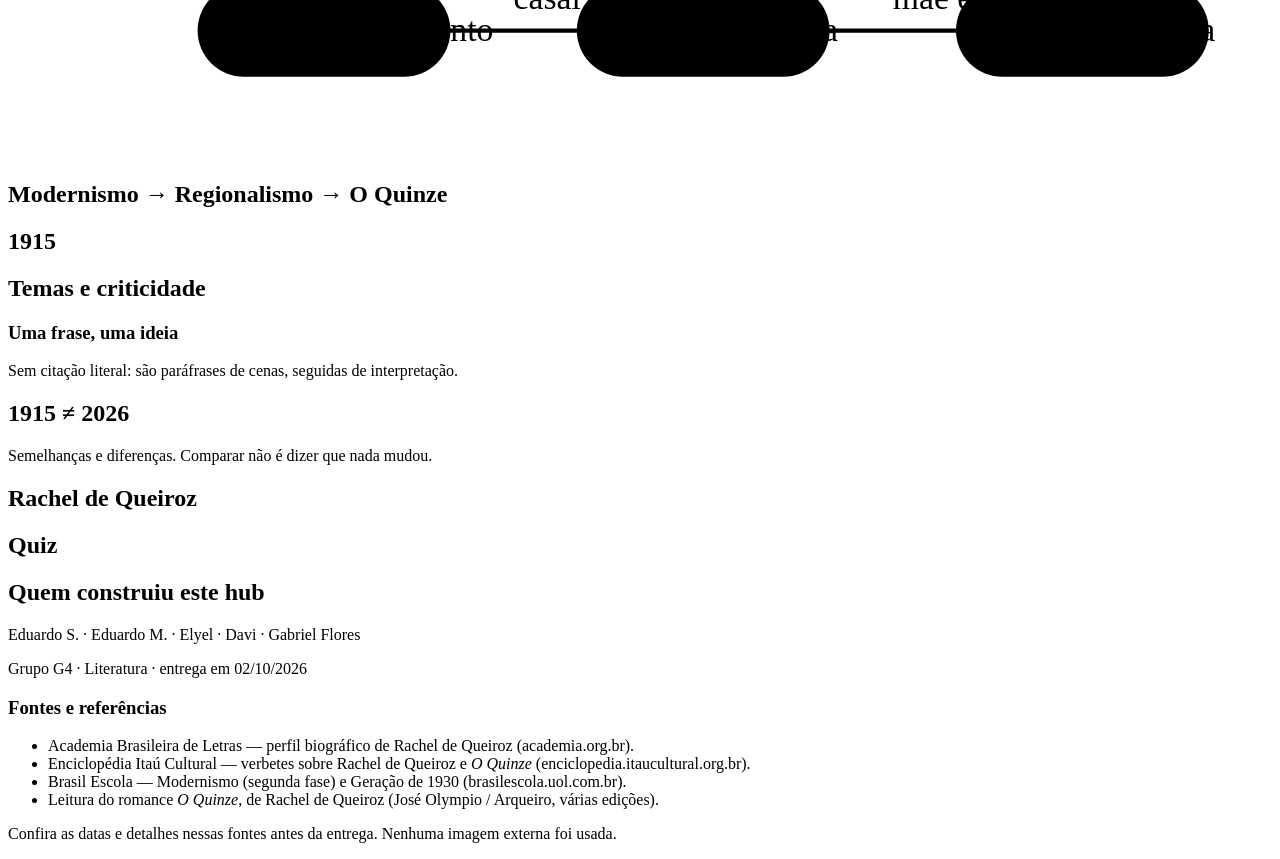
==== commit ff8f3cae: "Add files via upload" ====
--- a/index.html
+++ b/index.html
@@ -9,12 +9,13 @@
 <link rel="preconnect" href="https://fonts.googleapis.com">
 <link rel="preconnect" href="https://fonts.gstatic.com" crossorigin>
 <link href="https://fonts.googleapis.com/css2?family=Cormorant+Garamond:ital,wght@0,500;0,700;1,500&family=DM+Sans:wght@400;500;700&display=swap" rel="stylesheet">
-<link rel="stylesheet" href="style.css">
+<link rel="stylesheet" href="css/style.css">
 </head>
 <body class="locked">
 
 <!-- ABERTURA -->
 <div id="intro" role="dialog" aria-label="Abertura">
+  <canvas id="dust" aria-hidden="true"></canvas>
   <p class="intro-line">Em 1915, o céu do Ceará não voltou a chover.</p>
   <h1>O Quinze</h1>
   <p class="intro-author">Rachel de Queiroz</p>
@@ -66,7 +67,20 @@
   <section id="personagens"><div class="wrap"><h2>Personagens</h2>
     <p class="lead">Escolha um nome para ver papel, relações e conflito.</p>
     <div data-render="personagens" class="split"></div>
-    <p class="map" aria-label="Mapa de relações">Conceição ⇄ Vicente (primos) · Conceição ⇄ Dona Inácia (avó e neta) · Chico Bento ⇄ Cordulina (casal) · Cordulina ⇄ Duquinha (mãe e filho) · Conceição ⇄ família de Chico Bento (ajuda em Fortaleza)</p></div></section>
+    <svg id="relmap" viewBox="0 0 600 290" role="group" aria-label="Mapa de relações. Clique em um nome para abrir a personagem.">
+  <g stroke-width="2" stroke="currentColor" fill="none">
+    <line pathLength="1" x1="150" y1="60" x2="300" y2="60"/><line pathLength="1" x1="300" y1="60" x2="450" y2="60"/>
+    <line pathLength="1" x1="300" y1="60" x2="150" y2="230" class="soft"/>
+    <line pathLength="1" x1="150" y1="230" x2="330" y2="230"/><line pathLength="1" x1="330" y1="230" x2="510" y2="230"/>
+  </g>
+  <g class="lab"><text x="225" y="48">avó e neta</text><text x="375" y="48">primos</text><text x="190" y="150">ajuda em Fortaleza</text><text x="240" y="220">casal</text><text x="420" y="220">mãe e filho</text></g>
+  <g class="node" data-i="5" tabindex="0" role="button" aria-label="Ver Dona Inácia"><rect x="30" y="38" width="120" height="44" rx="22"/><text x="90" y="65">Dona Inácia</text></g>
+  <g class="node" data-i="0" tabindex="0" role="button" aria-label="Ver Conceição"><rect x="240" y="38" width="120" height="44" rx="22"/><text x="300" y="65">Conceição</text></g>
+  <g class="node" data-i="1" tabindex="0" role="button" aria-label="Ver Vicente"><rect x="450" y="38" width="120" height="44" rx="22"/><text x="510" y="65">Vicente</text></g>
+  <g class="node" data-i="2" tabindex="0" role="button" aria-label="Ver Chico Bento"><rect x="90" y="208" width="120" height="44" rx="22"/><text x="150" y="235">Chico Bento</text></g>
+  <g class="node" data-i="3" tabindex="0" role="button" aria-label="Ver Cordulina"><rect x="270" y="208" width="120" height="44" rx="22"/><text x="330" y="235">Cordulina</text></g>
+  <g class="node" data-i="4" tabindex="0" role="button" aria-label="Ver Duquinha"><rect x="450" y="208" width="120" height="44" rx="22"/><text x="510" y="235">Duquinha</text></g>
+</svg></div></section>
 
   <section id="escola" class="dark"><div class="wrap"><h2>Modernismo → Regionalismo → O Quinze</h2>
     <div data-render="escola" class="split"></div></div></section>
@@ -104,6 +118,6 @@
     <p class="note">Confira as datas e detalhes nessas fontes antes da entrega. Nenhuma imagem externa foi usada.</p>
   </div></section>
 </main>
-<script src="script.js"></script>
+<script src="js/script.js"></script>
 </body>
 </html>
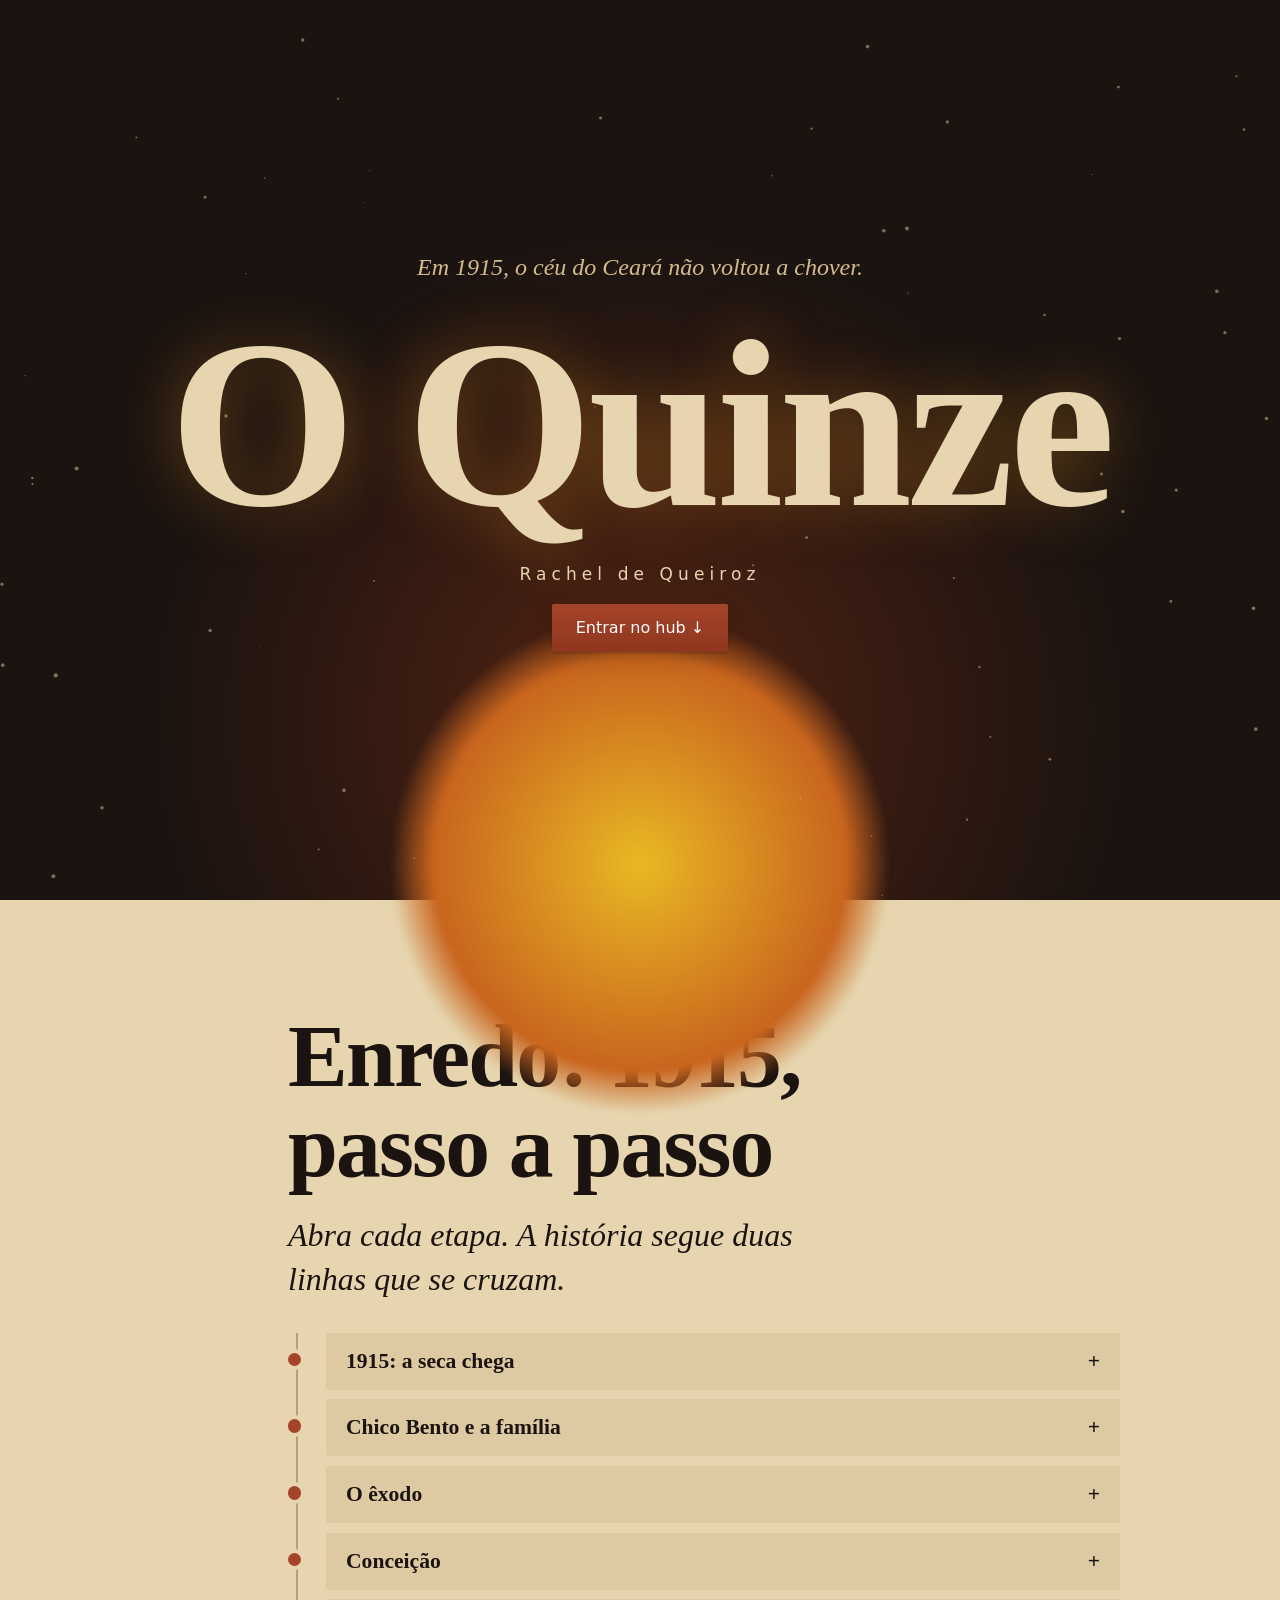
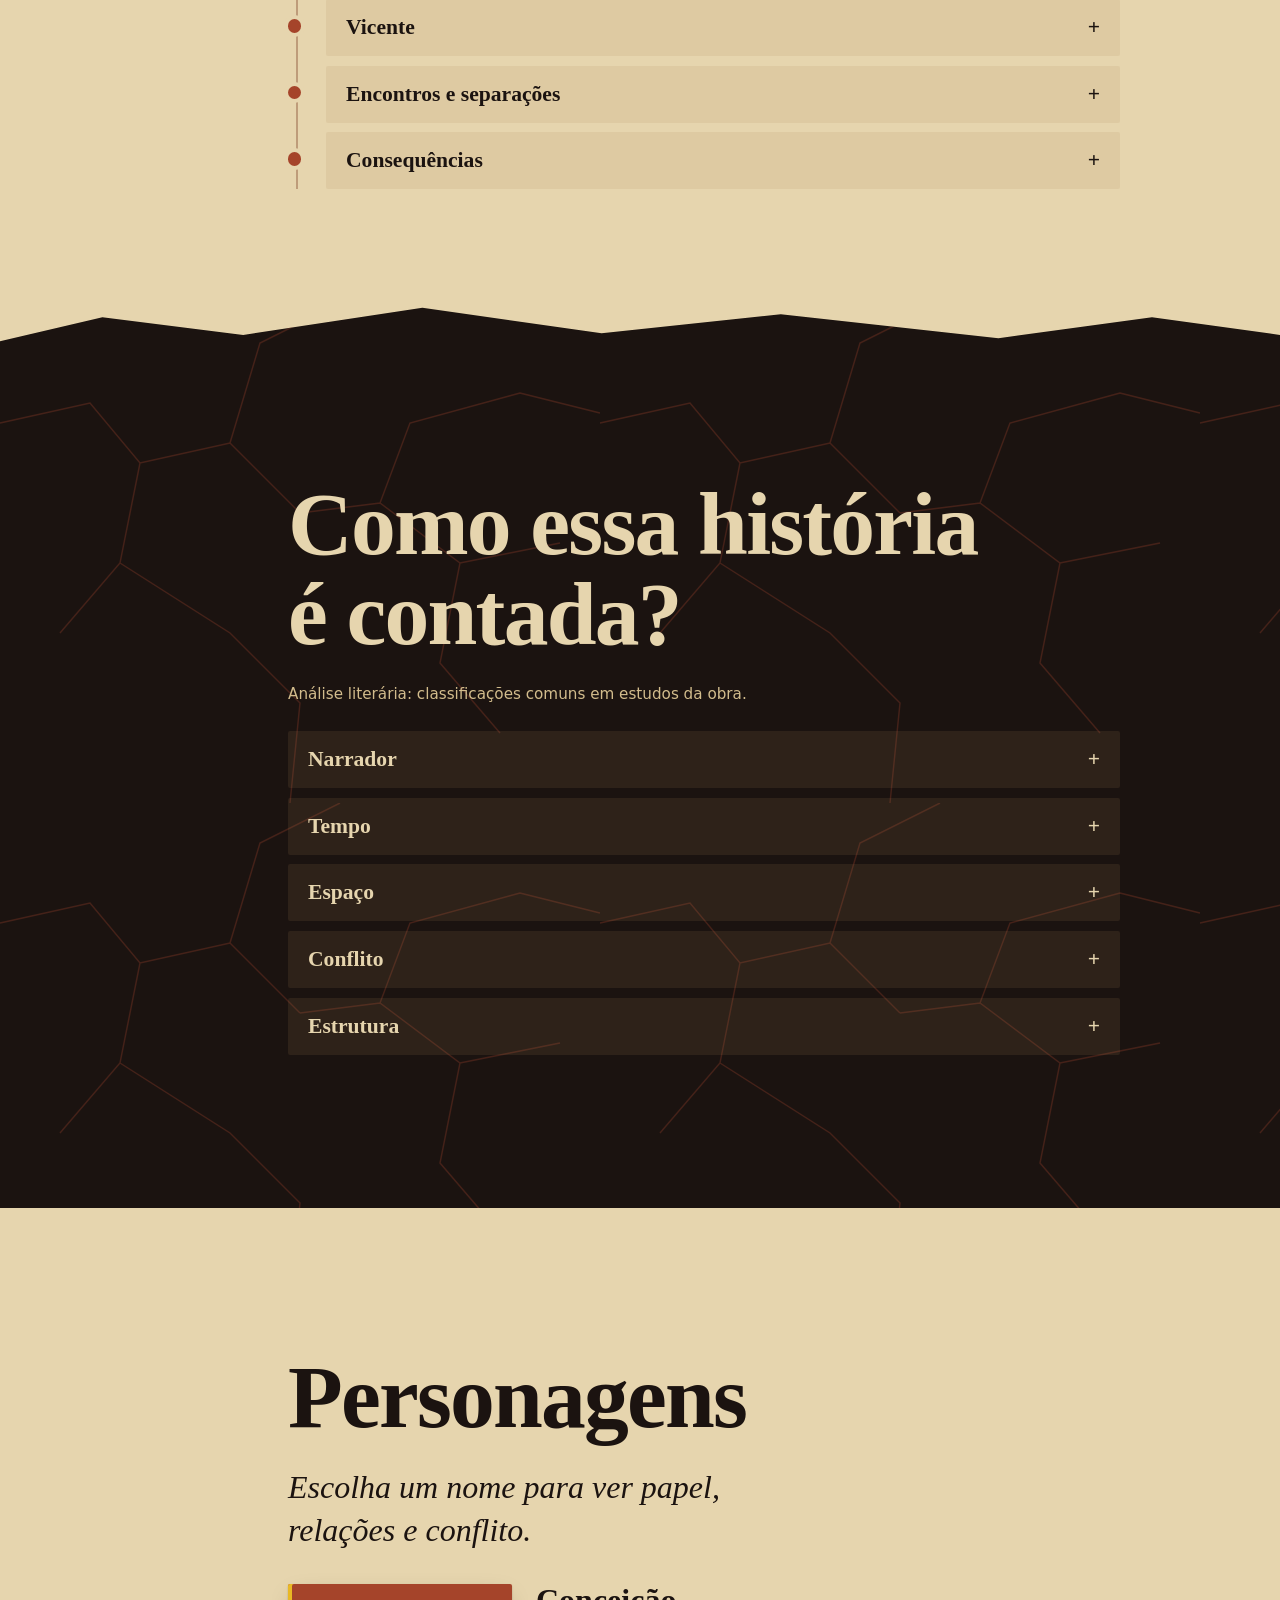
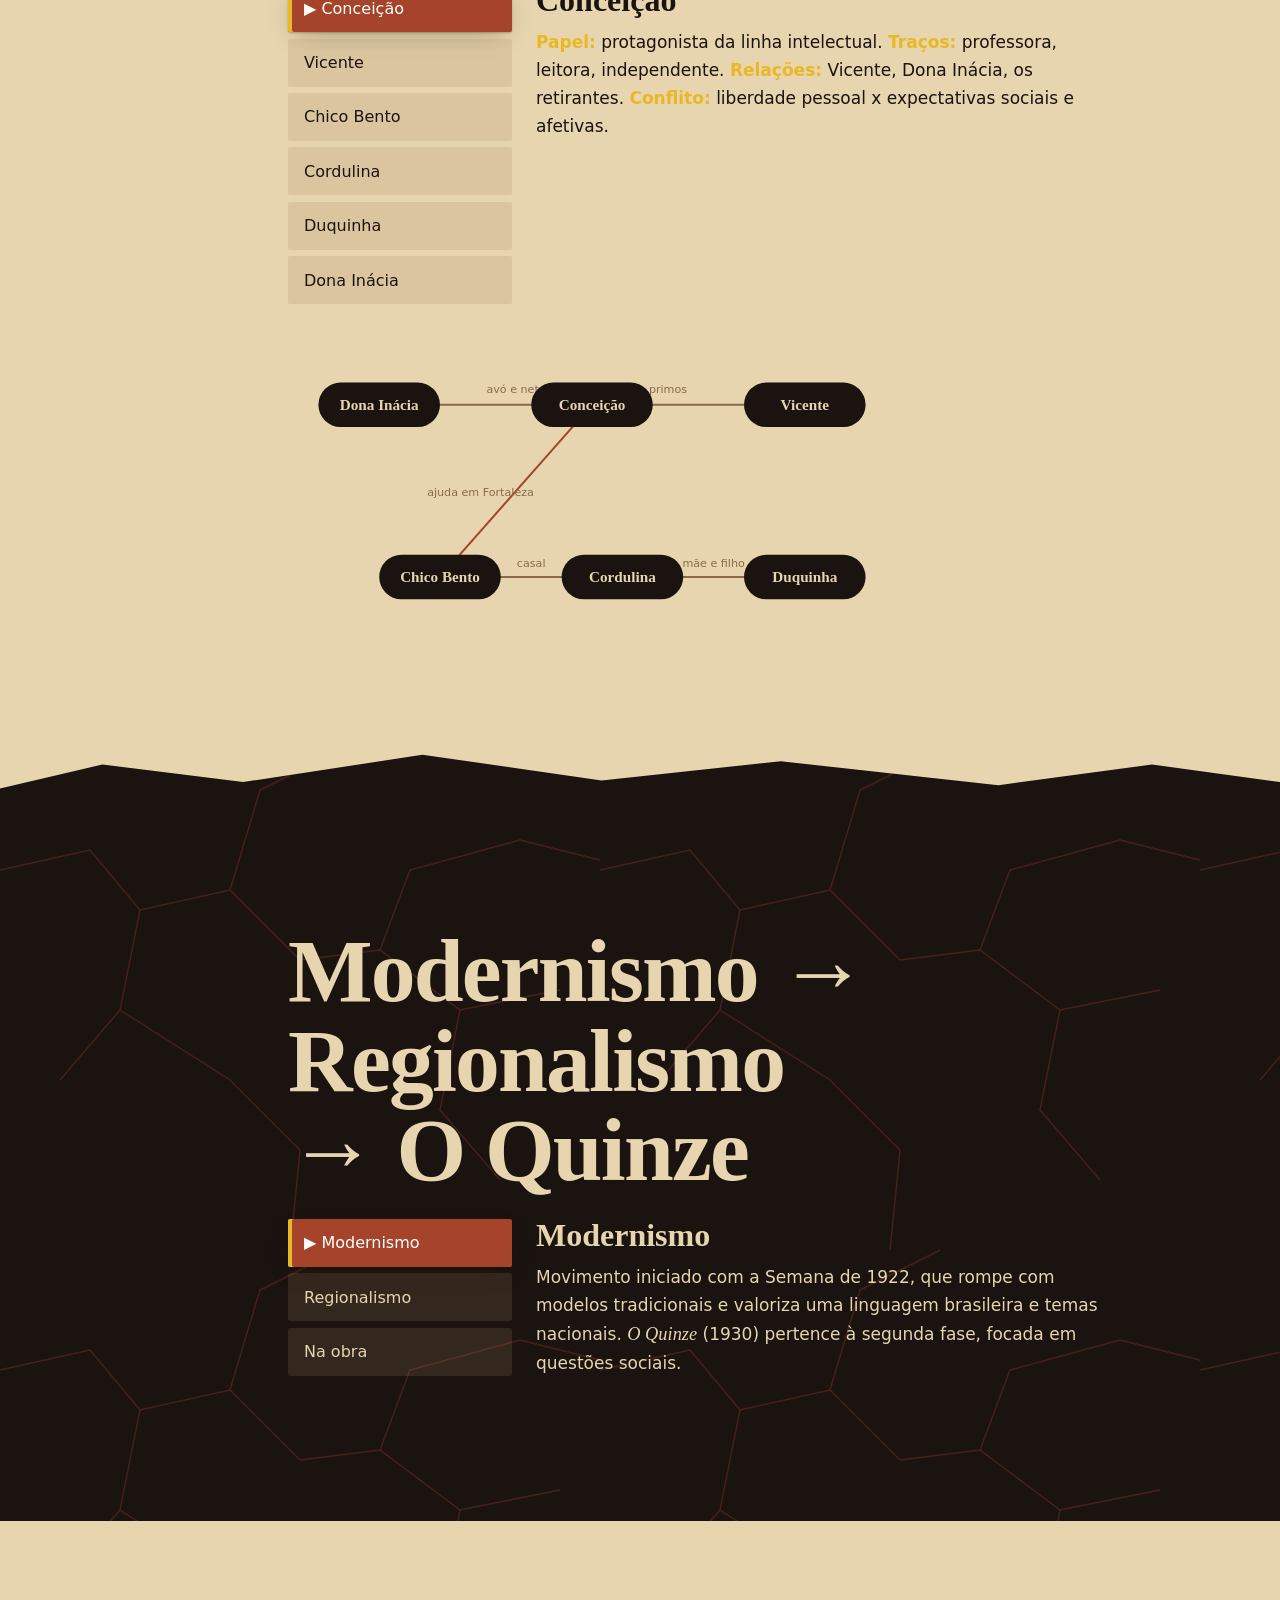
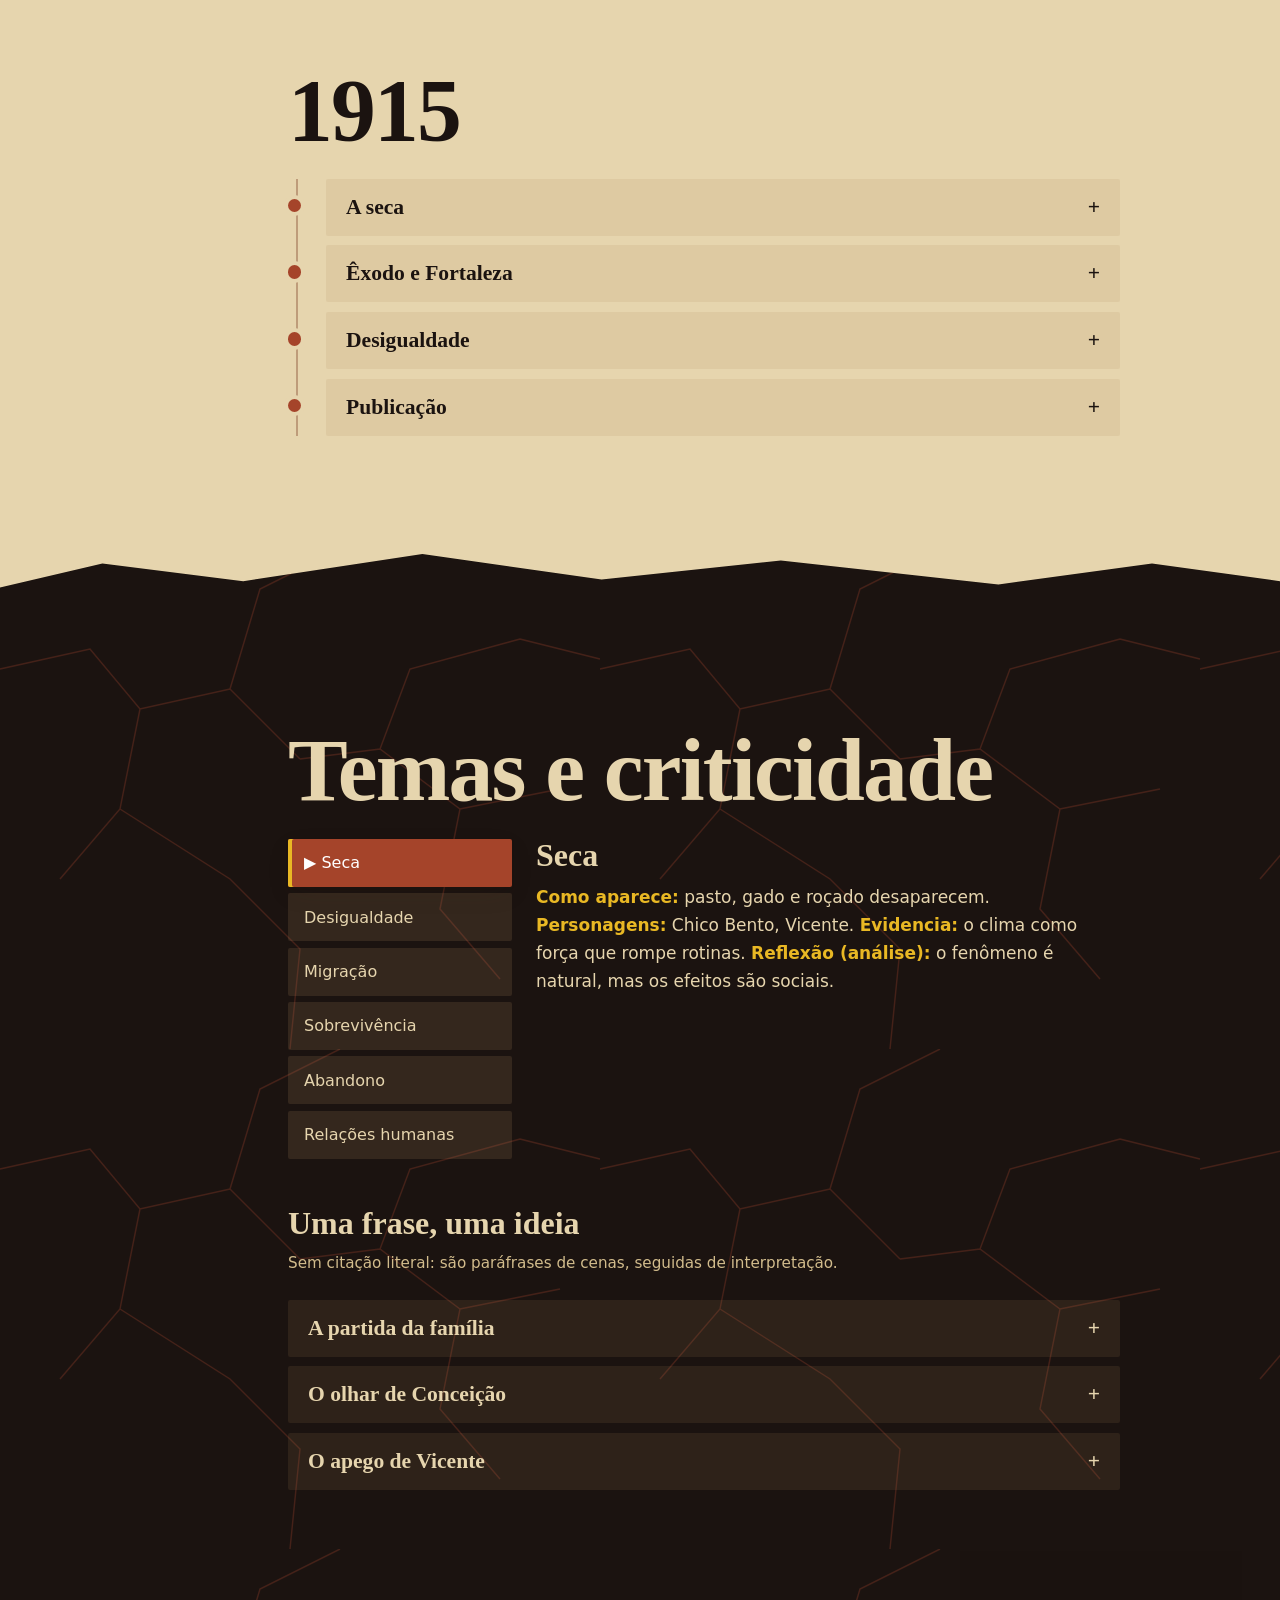
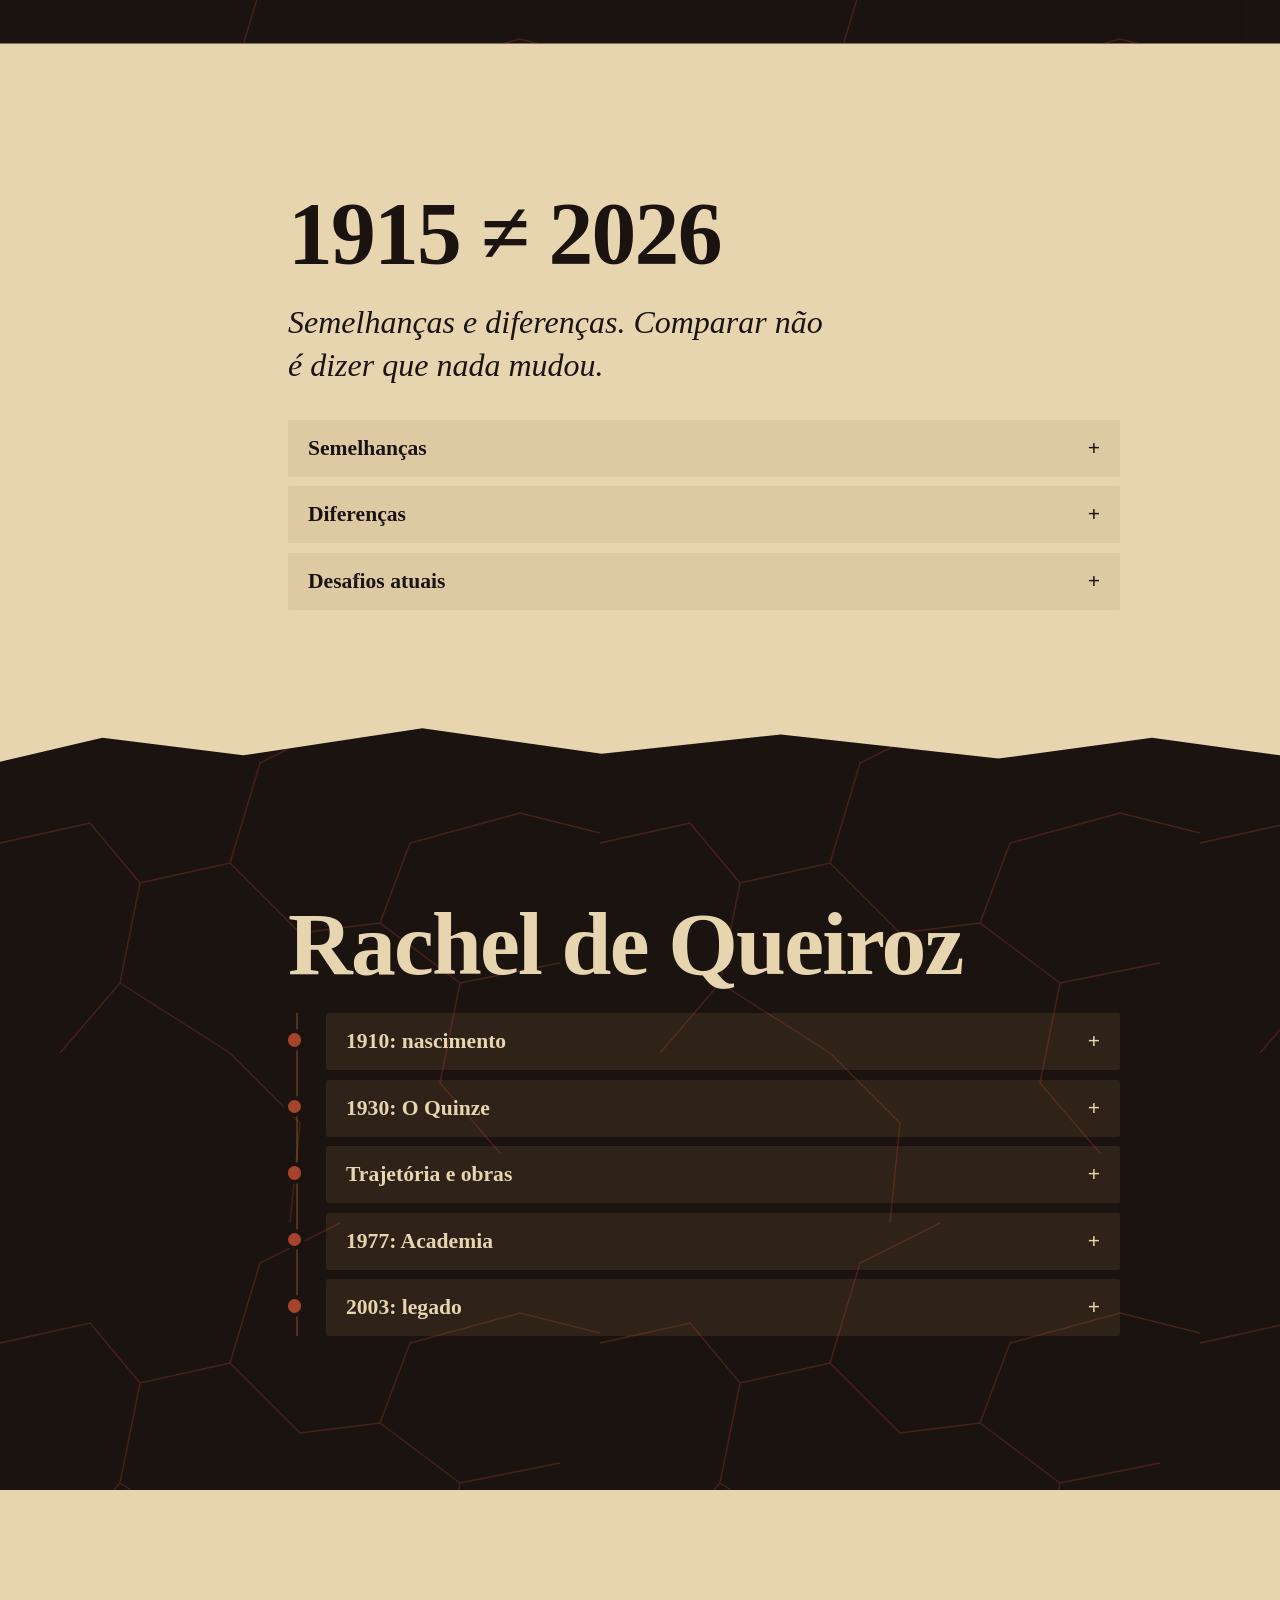
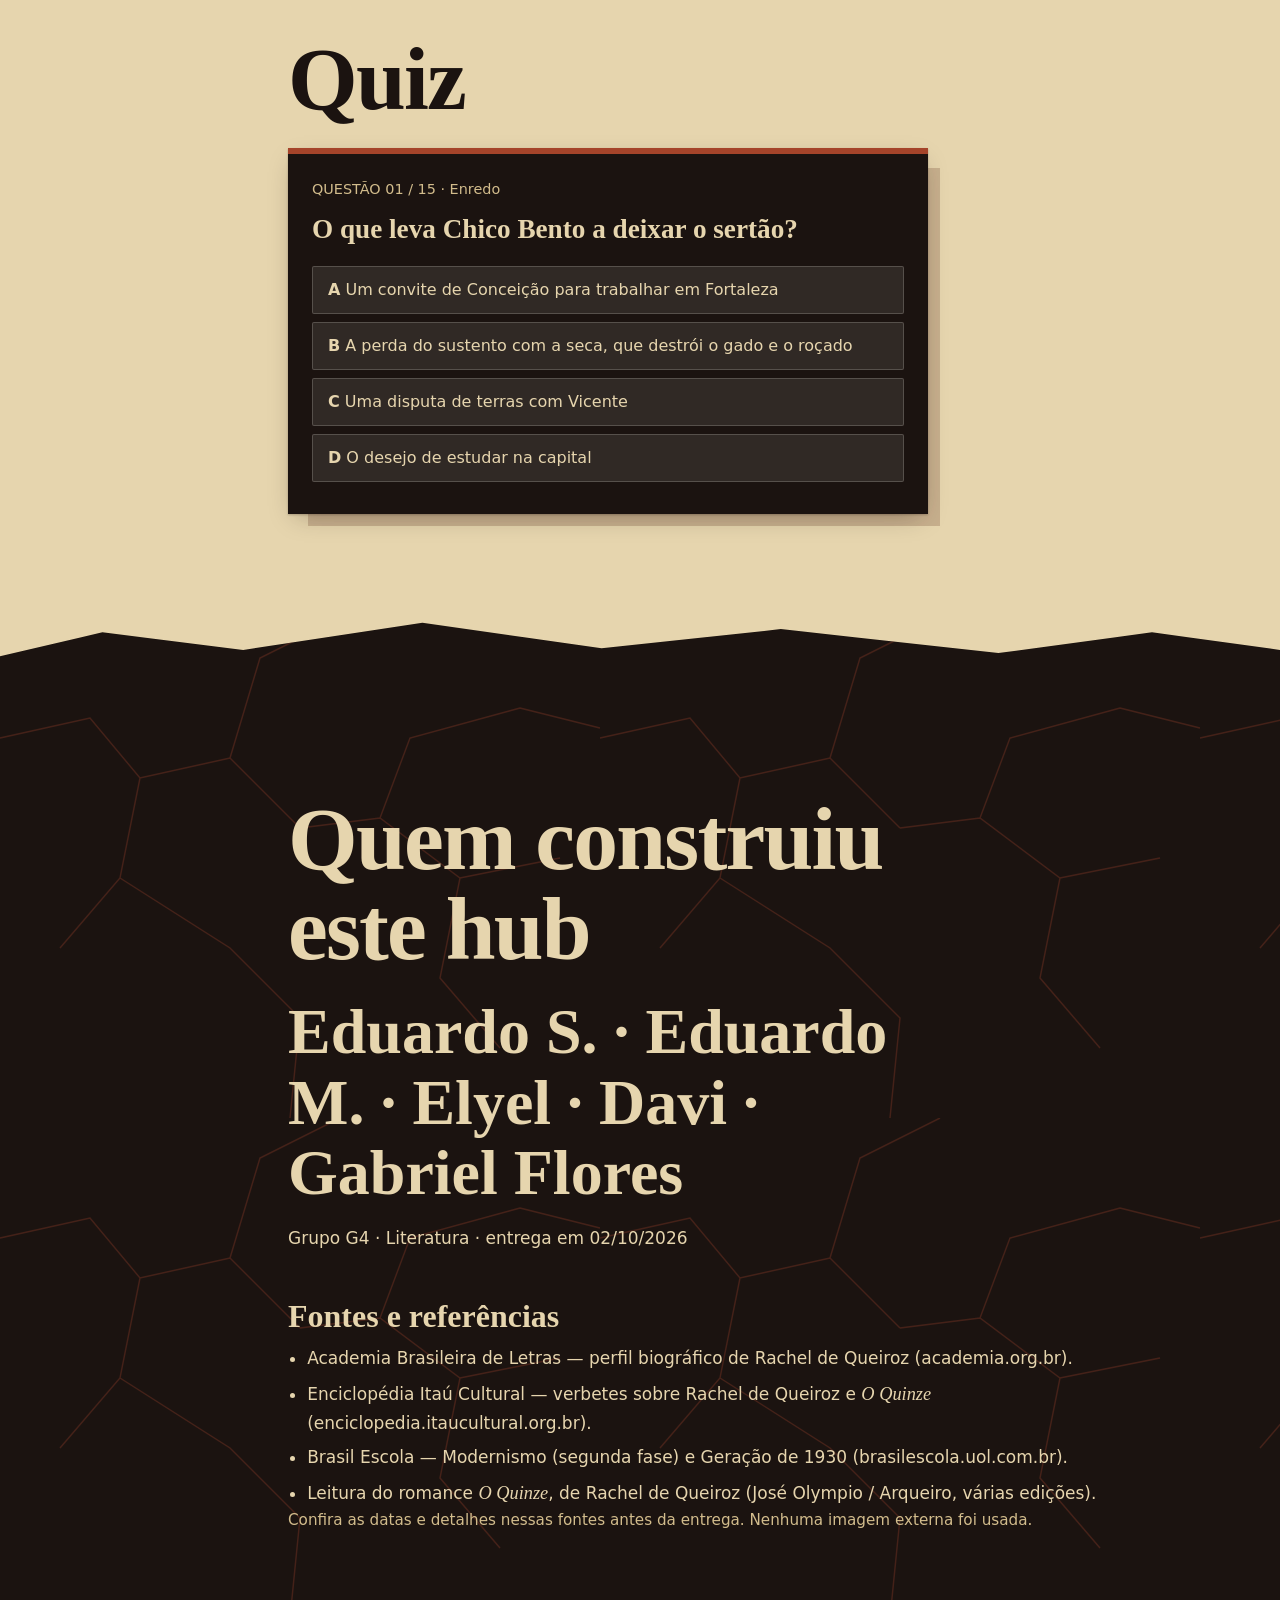
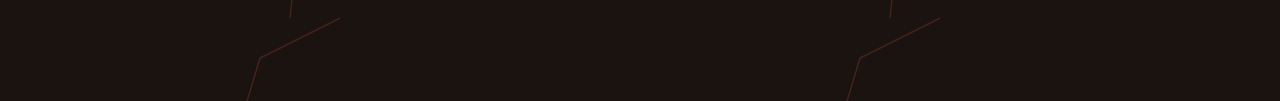
==== commit c7896352: "Update stylesheet and script link paths in index.html" ====
--- a/index.html
+++ b/index.html
@@ -9,7 +9,7 @@
 <link rel="preconnect" href="https://fonts.googleapis.com">
 <link rel="preconnect" href="https://fonts.gstatic.com" crossorigin>
 <link href="https://fonts.googleapis.com/css2?family=Cormorant+Garamond:ital,wght@0,500;0,700;1,500&family=DM+Sans:wght@400;500;700&display=swap" rel="stylesheet">
-<link rel="stylesheet" href="css/style.css">
+<link rel="stylesheet" href="style.css">
 </head>
 <body class="locked">
 
@@ -118,6 +118,6 @@
     <p class="note">Confira as datas e detalhes nessas fontes antes da entrega. Nenhuma imagem externa foi usada.</p>
   </div></section>
 </main>
-<script src="js/script.js"></script>
+<script src="script.js"></script>
 </body>
 </html>
--- a/style.css
+++ b/style.css
@@ -0,0 +1,169 @@
+/* ===== TOKENS: edite as cores aqui ===== */
+:root{
+  --paper:#E6D5AE; --sand:#D2BC8C; --terra:#A5442A; --ink:#1B1310; --dust:#8A6A4A; --sun:#E9B824;
+  --serif:"Cormorant Garamond",Georgia,serif; --sans:"DM Sans",system-ui,sans-serif;
+  --ease:cubic-bezier(0.16,1,0.3,1); --shadow:0 1px 2px hsl(20 40% 10%/.25),0 8px 24px -8px hsl(20 40% 10%/.35);
+}
+*{box-sizing:border-box;margin:0}
+html{scroll-behavior:smooth;scroll-padding-top:1rem;-webkit-text-size-adjust:100%}
+body{font:400 1.0625rem/1.65 var(--sans);background:var(--paper);color:var(--ink);touch-action:manipulation;-webkit-tap-highlight-color:transparent}
+body.locked{overflow:hidden}
+/* grão de papel */
+body::after{content:"";position:fixed;inset:0;pointer-events:none;opacity:.12;mix-blend-mode:multiply;
+  background:url("data:image/svg+xml,%3Csvg xmlns='http://www.w3.org/2000/svg' width='160' height='160'%3E%3Cfilter id='n'%3E%3CfeTurbulence baseFrequency='.8'/%3E%3C/filter%3E%3Crect width='160' height='160' filter='url(%23n)'/%3E%3C/svg%3E")}
+h1,h2,h3{font-family:var(--serif);font-weight:700;line-height:1}
+h2{font-size:clamp(2.4rem,6vw,5rem);margin-bottom:1.5rem;max-width:16ch}
+h3{font-size:2rem;margin:3rem 0 .75rem}
+i{font-family:var(--serif);font-size:1.08em}
+a,button,summary{cursor:pointer}
+:focus-visible{outline:3px solid var(--sun);outline-offset:3px}
+
+/* abertura */
+#intro{position:fixed;inset:0;z-index:50;background:var(--ink);color:var(--paper);display:grid;place-content:center;justify-items:center;gap:1rem;text-align:center;padding:2rem;
+  transition:opacity .3s var(--ease),transform .3s var(--ease)}
+#intro.out{opacity:0;transform:scale(1.06);pointer-events:none}
+#intro h1{font-size:clamp(4.5rem,20vw,15rem);letter-spacing:-.02em;animation:rise .3s var(--ease) 1.2s backwards}
+.intro-line{font-family:var(--serif);font-style:italic;font-size:1.5rem;color:var(--sand);animation:rise .3s var(--ease) .3s backwards}
+.intro-author{letter-spacing:.3em;animation:rise .3s var(--ease) 1.4s backwards}
+#enter{animation:rise .3s var(--ease) 1.7s backwards}
+@keyframes rise{from{opacity:0;transform:translateY(12px)}}
+.btn{font:500 1rem var(--sans);min-height:48px;padding:.75rem 1.5rem;border:0;border-radius:2px;background:var(--terra);color:#fff;
+  box-shadow:var(--shadow);transition:transform .15s var(--ease),filter .15s}
+.btn:hover{filter:brightness(1.12)}.btn:active{transform:scale(.97)}
+
+/* índice lateral */
+#rail{position:fixed;z-index:20;left:0;top:0;bottom:0;padding:1.5rem 1rem;display:flex;background:transparent}
+#rail ol{list-style:none;padding:0;display:grid;align-content:center;gap:.25rem}
+#rail a{display:flex;gap:.75rem;align-items:baseline;color:var(--ink);text-decoration:none;font:700 .95rem var(--sans);
+  padding:.35rem .6rem;border-radius:2px;background:hsl(40 40% 88%/.85);transition:transform .2s var(--ease)}
+#rail a span{max-width:0;overflow:hidden;white-space:nowrap;font-weight:400;transition:max-width .25s var(--ease)}
+#rail a:hover span,#rail a:focus-visible span,#rail a.on span{max-width:9rem}
+#rail a.on{background:var(--terra);color:#fff;transform:translateX(6px)}
+#progress{position:absolute;left:0;top:0;width:4px;height:0;background:var(--sun)}
+
+/* seções */
+section{position:relative;padding:clamp(5rem,12vw,9rem) 1.25rem;overflow:hidden}
+.wrap{max-width:52rem;margin-left:max(5.5rem,calc(50% - 22rem));margin-right:auto}
+section.dark{background:var(--ink);color:var(--paper)}
+.lead{font-family:var(--serif);font-size:clamp(1.4rem,3vw,2rem);line-height:1.35;margin-bottom:2rem;max-width:34ch}
+.note{font-size:.95rem;color:var(--dust);margin-bottom:1.5rem}
+.dark .note{color:var(--sand)}
+p+p,dl+p{margin-top:1rem}
+.big15{position:absolute;right:-2vw;top:-4vw;font:700 clamp(14rem,45vw,36rem)/.8 var(--serif);color:var(--terra);opacity:.9;pointer-events:none}
+.facts{display:grid;grid-template-columns:repeat(auto-fit,minmax(12rem,1fr));gap:1.25rem;margin:2rem 0}
+.facts dt{font-size:.85rem;color:var(--sun)}.facts dd{font:700 1.4rem var(--serif)}
+
+/* acordeão nativo */
+details{border-radius:2px;background:hsl(30 30% 50%/.13);margin-bottom:.6rem;transition:background .2s}
+details[open]{background:hsl(30 30% 50%/.24)}
+summary{padding:1rem 1.25rem;font:700 1.35rem var(--serif);list-style:none;min-height:48px}
+summary::-webkit-details-marker{display:none}
+summary::after{content:"+";float:right;transition:transform .2s var(--ease)}
+details[open] summary::after{transform:rotate(45deg)}
+details>div{padding:0 1.25rem 1.25rem;animation:rise .2s var(--ease)}
+
+/* abas */
+.split{display:grid;grid-template-columns:minmax(10rem,14rem) 1fr;gap:1.5rem;align-items:start}
+.tabs{display:grid;gap:.4rem}
+.tabs button{font:500 1rem var(--sans);text-align:left;min-height:48px;padding:.6rem 1rem;border:0;border-radius:2px;background:hsl(30 30% 50%/.18);color:inherit;
+  transition:transform .15s var(--ease),background .15s}
+.tabs button:hover{background:hsl(30 30% 50%/.32)}
+.tabs button[aria-selected=true]{background:var(--terra);color:#fff;box-shadow:var(--shadow)}
+.tabs button[aria-selected=true]::before{content:"▶ "}
+.panel h3{margin:0 0 .75rem}
+.panel b{color:var(--sun)}
+.panel{animation:rise .2s var(--ease)}
+.map{margin-top:2rem;font-size:.95rem;color:var(--dust);max-width:none}
+.team{font:700 clamp(2rem,6vw,4rem)/1.1 var(--serif);max-width:20ch}
+.src{padding-left:1.2rem;display:grid;gap:.4rem}
+
+/* quiz */
+#quizbox{max-width:40rem;padding:1.5rem;background:var(--ink);color:var(--paper);box-shadow:var(--shadow)}
+.q-meta{font-size:.9rem;color:var(--sand)}
+.q-text{font:700 1.7rem/1.2 var(--serif);margin:.75rem 0 1.25rem}
+.opt{display:block;width:100%;text-align:left;font:400 1rem var(--sans);min-height:48px;padding:.75rem 1rem;margin-bottom:.5rem;border:0;border-radius:2px;
+  background:hsl(40 30% 90%/.1);color:inherit;box-shadow:inset 0 0 0 1px hsl(40 30% 90%/.2);transition:transform .15s var(--ease),background .15s}
+.opt:hover:not(:disabled){background:hsl(40 30% 90%/.2)}.opt:active:not(:disabled){transform:scale(.98)}
+.opt.ok{background:#2f5d3a;box-shadow:none}.opt.no{background:#7a2317;box-shadow:none}
+.opt.ok::after{content:" ✓ correta"}.opt.no::after{content:" ✗ sua escolha"}
+.fb{margin:1rem 0;padding:1rem;background:hsl(40 30% 90%/.1);border-left:4px solid var(--sun);animation:rise .2s var(--ease)}
+.bar{display:grid;grid-template-columns:8.5rem 1fr 3rem;gap:.75rem;align-items:center;margin:.4rem 0;font-size:.9rem}
+.bar i{display:block;height:.7rem;background:var(--terra);transform-origin:left;animation:grow .3s var(--ease) backwards}
+@keyframes grow{from{transform:scaleX(0)}}
+.big{font:700 5rem/1 var(--serif);color:var(--sun)}
+
+.rv{opacity:0;transform:translateY(16px);transition:opacity .3s var(--ease),transform .3s var(--ease)}
+.rv.in{opacity:1;transform:none}
+
+/* tablet/mobile: índice vira barra inferior */
+@media (max-width:820px){
+  #rail{inset:auto 0 0 0;padding:0 0 env(safe-area-inset-bottom);background:var(--ink)}
+  #rail ol{display:flex;overflow-x:auto;gap:.25rem;padding:.5rem}
+  #rail a{white-space:nowrap;min-height:44px;align-items:center}
+  #rail a span{max-width:none;display:none}#rail a.on span{display:inline}
+  #progress{display:none}
+  .wrap{margin:0 auto}.split{grid-template-columns:1fr}.tabs{grid-template-columns:repeat(auto-fit,minmax(9rem,1fr))}
+  section{padding-bottom:7rem}
+  input,button,select{font-size:16px}
+}
+@media (prefers-reduced-motion:reduce){
+  *,*::before,*::after{animation:none!important;transition:none!important;scroll-behavior:auto!important}
+  .rv{opacity:1;transform:none}
+}
+
+/* ===== ACABAMENTO VISUAL (v2) ===== */
+::selection{background:var(--sun);color:var(--ink)}
+main{counter-reset:s}
+section{counter-increment:s}
+/* numeral de capítulo em contorno, no canto */
+section::before{content:counter(s,decimal-leading-zero);position:absolute;right:3vw;bottom:-1.5rem;font:700 clamp(8rem,22vw,18rem)/1 var(--serif);
+  color:transparent;-webkit-text-stroke:1px currentColor;opacity:.14;pointer-events:none}
+/* terra rachada nas seções escuras + borda irregular */
+section.dark{background-color:var(--ink);margin-top:-2.5rem;padding-top:calc(clamp(5rem,12vw,9rem) + 2rem);
+  background-image:url("data:image/svg+xml,%3Csvg xmlns='http://www.w3.org/2000/svg' width='600' height='500' fill='none' stroke='%23A5442A' stroke-width='1.4' stroke-opacity='.3'%3E%3Cpath d='M0 120L90 100L140 160L230 140L300 210M140 160L120 260L60 330M300 210L380 200L460 260L560 240M460 260L440 360L500 430M230 140L260 40L340 0M120 260L230 330L300 400L290 500M380 200L410 120L520 90L600 110'/%3E%3C/svg%3E");
+  clip-path:polygon(0 2.4rem,8% .9rem,19% 2rem,33% .3rem,47% 1.9rem,61% .7rem,78% 2.2rem,90% .9rem,100% 2rem,100% 100%,0 100%)}
+#obra{margin-top:0;clip-path:none;padding-top:clamp(5rem,12vw,9rem)}
+/* sol sertanejo */
+#obra::after{content:"";position:absolute;left:-7rem;bottom:-9rem;width:24rem;aspect-ratio:1;border-radius:50%;pointer-events:none;
+  background:radial-gradient(circle at 40% 40%,var(--sun),#D9821F 55%,hsl(20 80% 40%/0) 72%);animation:heat 6s ease-in-out infinite alternate}
+@keyframes heat{to{transform:scale(1.08)}}
+.big15{-webkit-text-stroke:2px var(--sun);color:hsl(12 60% 38%/.85);transform:translateY(calc(var(--py,0) * 1px));will-change:transform}
+.wrap{position:relative;z-index:1}
+h2{font-size:clamp(2.6rem,7vw,5.6rem);letter-spacing:-.02em;text-wrap:balance}
+.lead{font-style:italic;font-weight:500}
+.facts{border-top:1px solid hsl(40 40% 80%/.25);padding-top:1.5rem}
+.facts dt{font-size:.8rem;letter-spacing:.1em;text-transform:uppercase}
+
+/* abertura cinematográfica */
+#intro{background:radial-gradient(circle at var(--mx,50%) var(--my,80%),hsl(15 70% 28%/.6),transparent 50%),var(--ink)}
+#intro::before{content:"";position:absolute;left:50%;bottom:-24vmin;width:56vmin;aspect-ratio:1;border-radius:50%;translate:-50% 0;
+  background:radial-gradient(circle,var(--sun),#C8651E 58%,transparent 70%);filter:blur(2px);animation:sunrise 1.8s var(--ease) backwards}
+@keyframes sunrise{from{transform:translateY(35vmin);opacity:0}}
+#intro>*{position:relative;z-index:1}#intro>canvas{position:absolute;inset:0;z-index:0;width:100%;height:100%}
+#intro h1{text-shadow:0 0 60px hsl(35 90% 55%/.35)}
+
+/* linha do tempo: trilho e marcadores */
+[data-render=enredo],[data-render=contexto],[data-render=autora]{border-left:2px solid hsl(20 40% 40%/.45);padding-left:1.75rem;margin-left:.5rem}
+[data-render=enredo] details,[data-render=contexto] details,[data-render=autora] details{position:relative}
+[data-render=enredo] details::before,[data-render=contexto] details::before,[data-render=autora] details::before{content:"";position:absolute;left:-2.4rem;top:1.25rem;
+  width:.85rem;height:.85rem;border-radius:50%;background:var(--terra);box-shadow:0 0 0 4px var(--ringc,var(--paper));transition:transform .2s var(--ease),background .2s}
+details[open]::before{background:var(--sun)!important;transform:scale(1.35)}
+.dark{--ringc:var(--ink)}
+summary{transition:transform .2s var(--ease)}summary:hover{transform:translateX(4px)}
+
+/* mapa de relações */
+#relmap{width:100%;max-width:38rem;margin-top:2.5rem;color:var(--dust);overflow:visible}
+#relmap line{stroke-dasharray:1;stroke-dashoffset:1;transition:stroke-dashoffset .3s var(--ease)}
+#relmap.in line{stroke-dashoffset:0}#relmap line.soft{stroke:var(--terra)}
+#relmap .lab text{font:500 11px var(--sans);fill:var(--dust);text-anchor:middle}
+#relmap .node{cursor:pointer;outline:none}
+#relmap .node rect{fill:var(--ink);transition:fill .15s}
+#relmap .node text{font:700 15px var(--serif);fill:var(--paper);text-anchor:middle}
+#relmap .node:hover rect,#relmap .node:focus-visible rect{fill:var(--terra)}
+#relmap .node:focus-visible rect{stroke:var(--sun);stroke-width:3}
+
+/* quiz e abas */
+#quizbox{border-top:6px solid var(--terra);box-shadow:var(--shadow),16px 16px 0 -4px hsl(20 40% 30%/.25)}
+.tabs button[aria-selected=true]{box-shadow:var(--shadow),inset 4px 0 0 var(--sun)}
+.btn{background:linear-gradient(var(--terra),#8F361F)}
+@media (max-width:820px){section::before{font-size:7rem;bottom:4rem}#obra::after{width:16rem}}
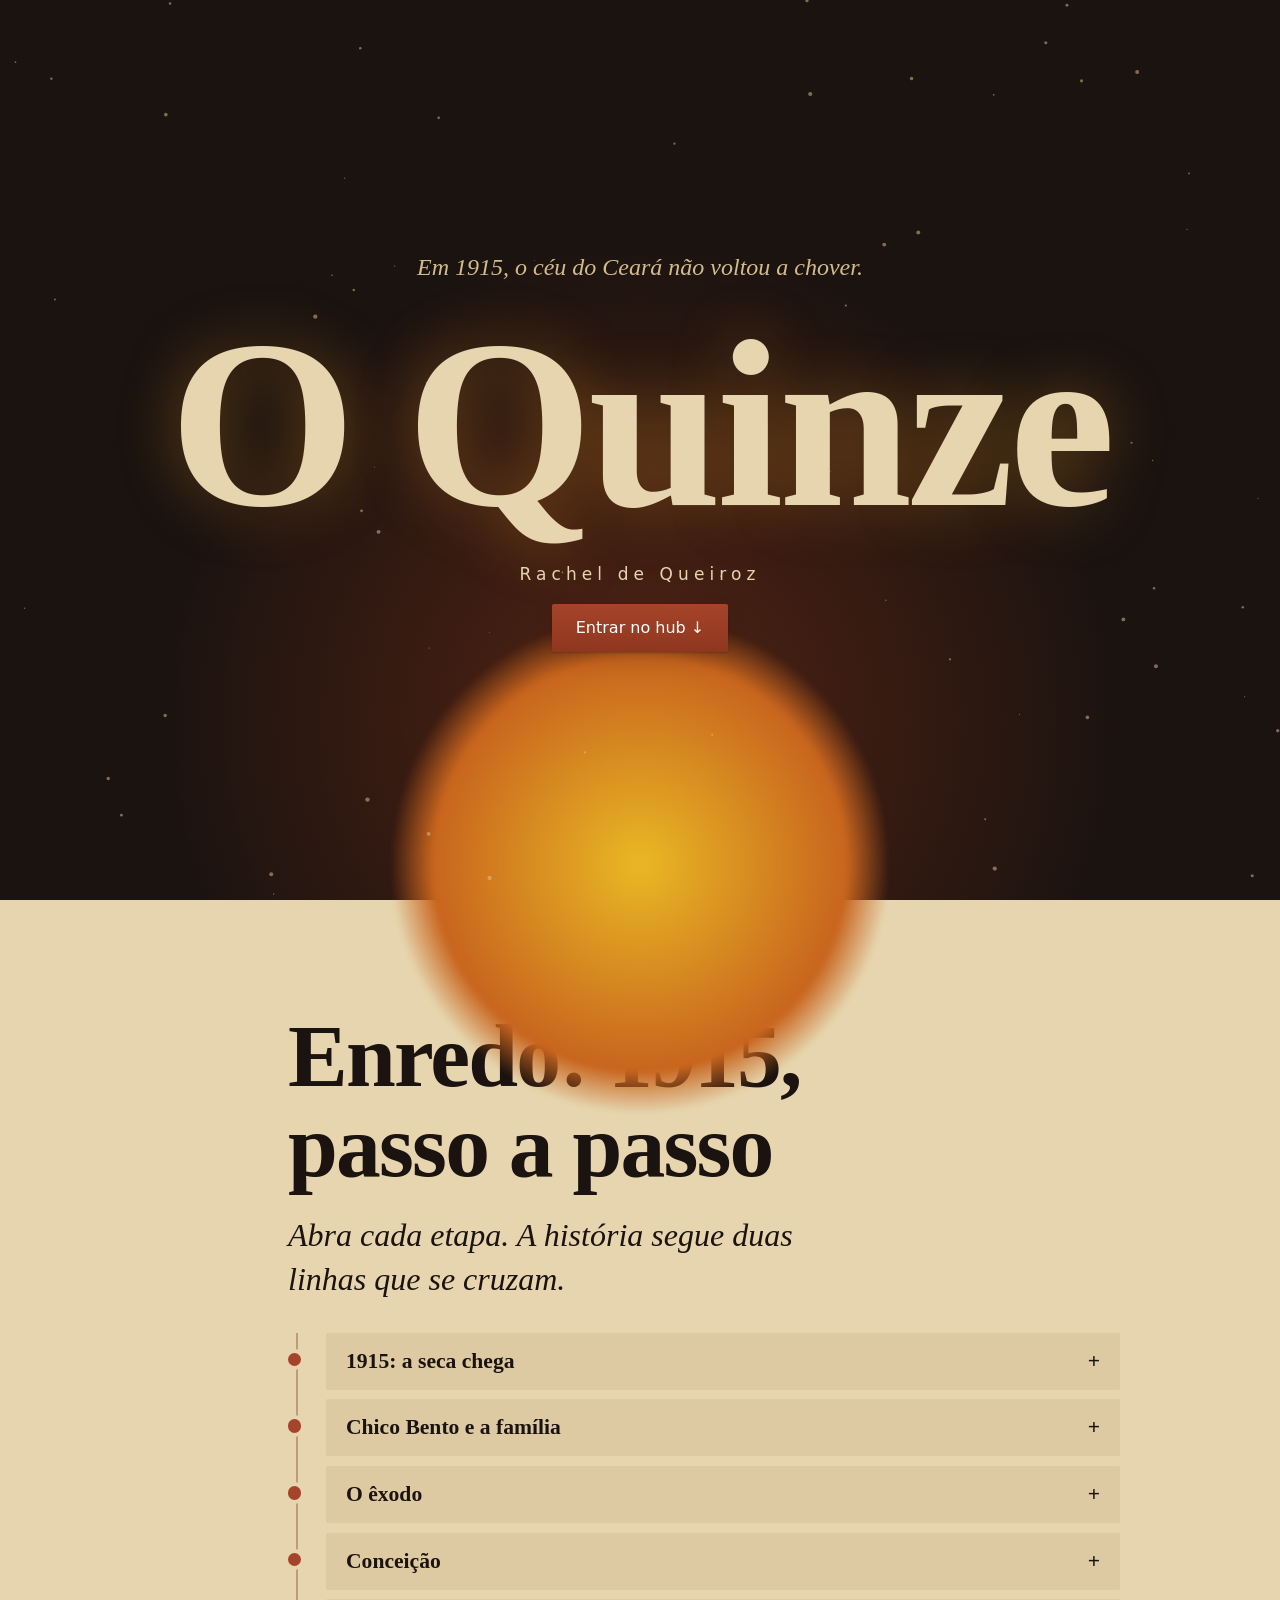
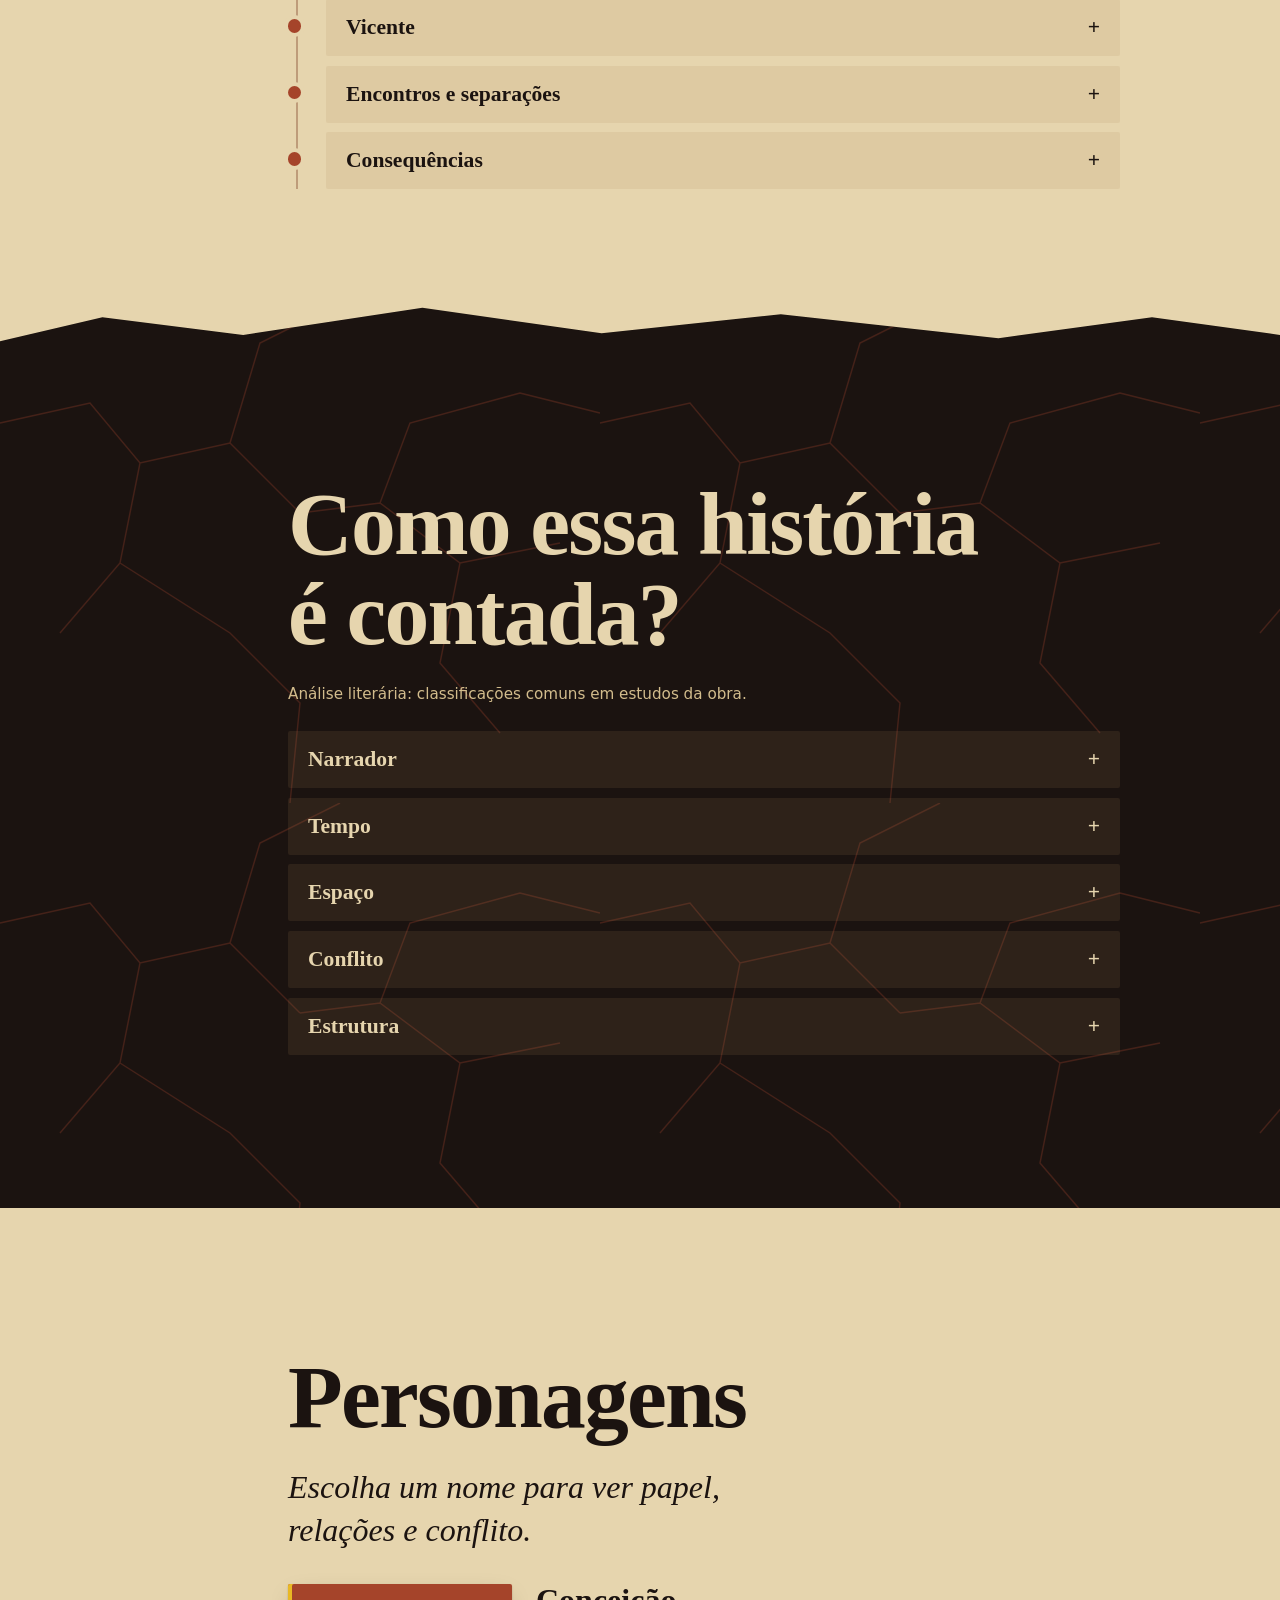
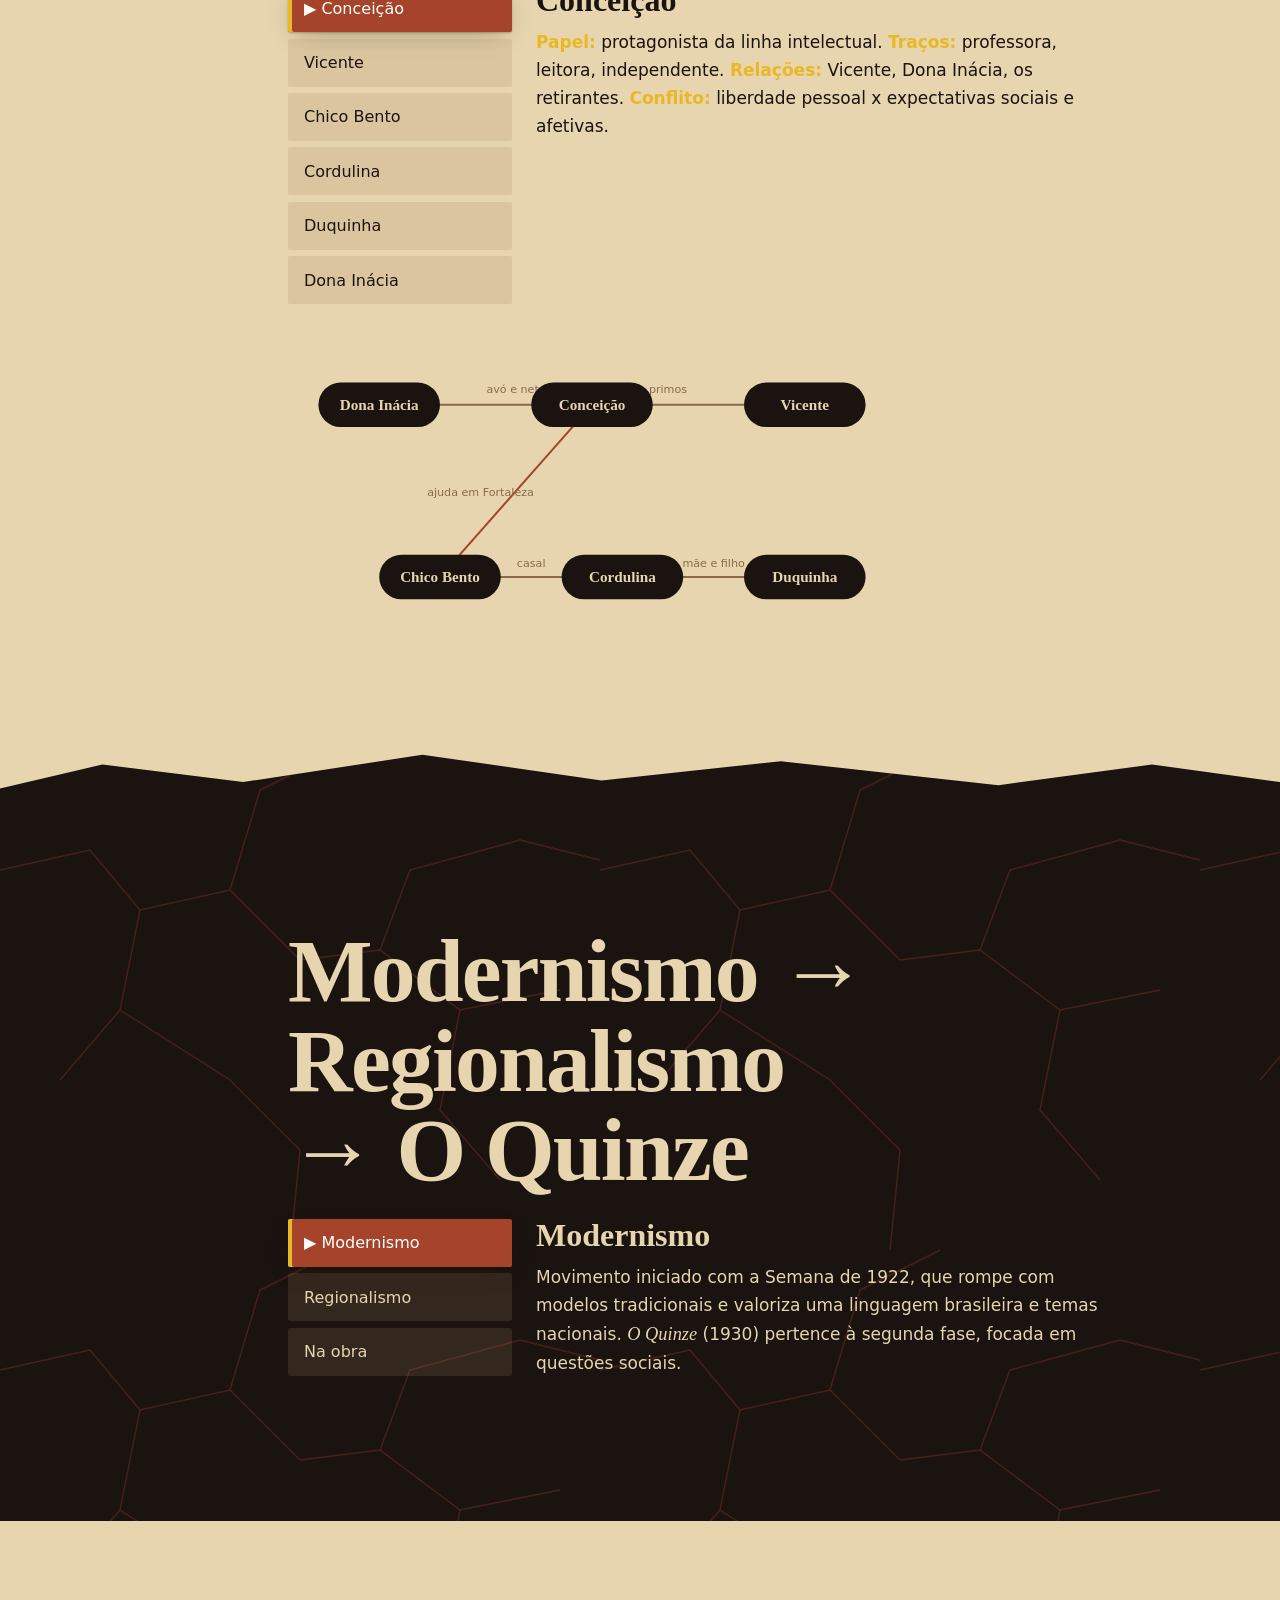
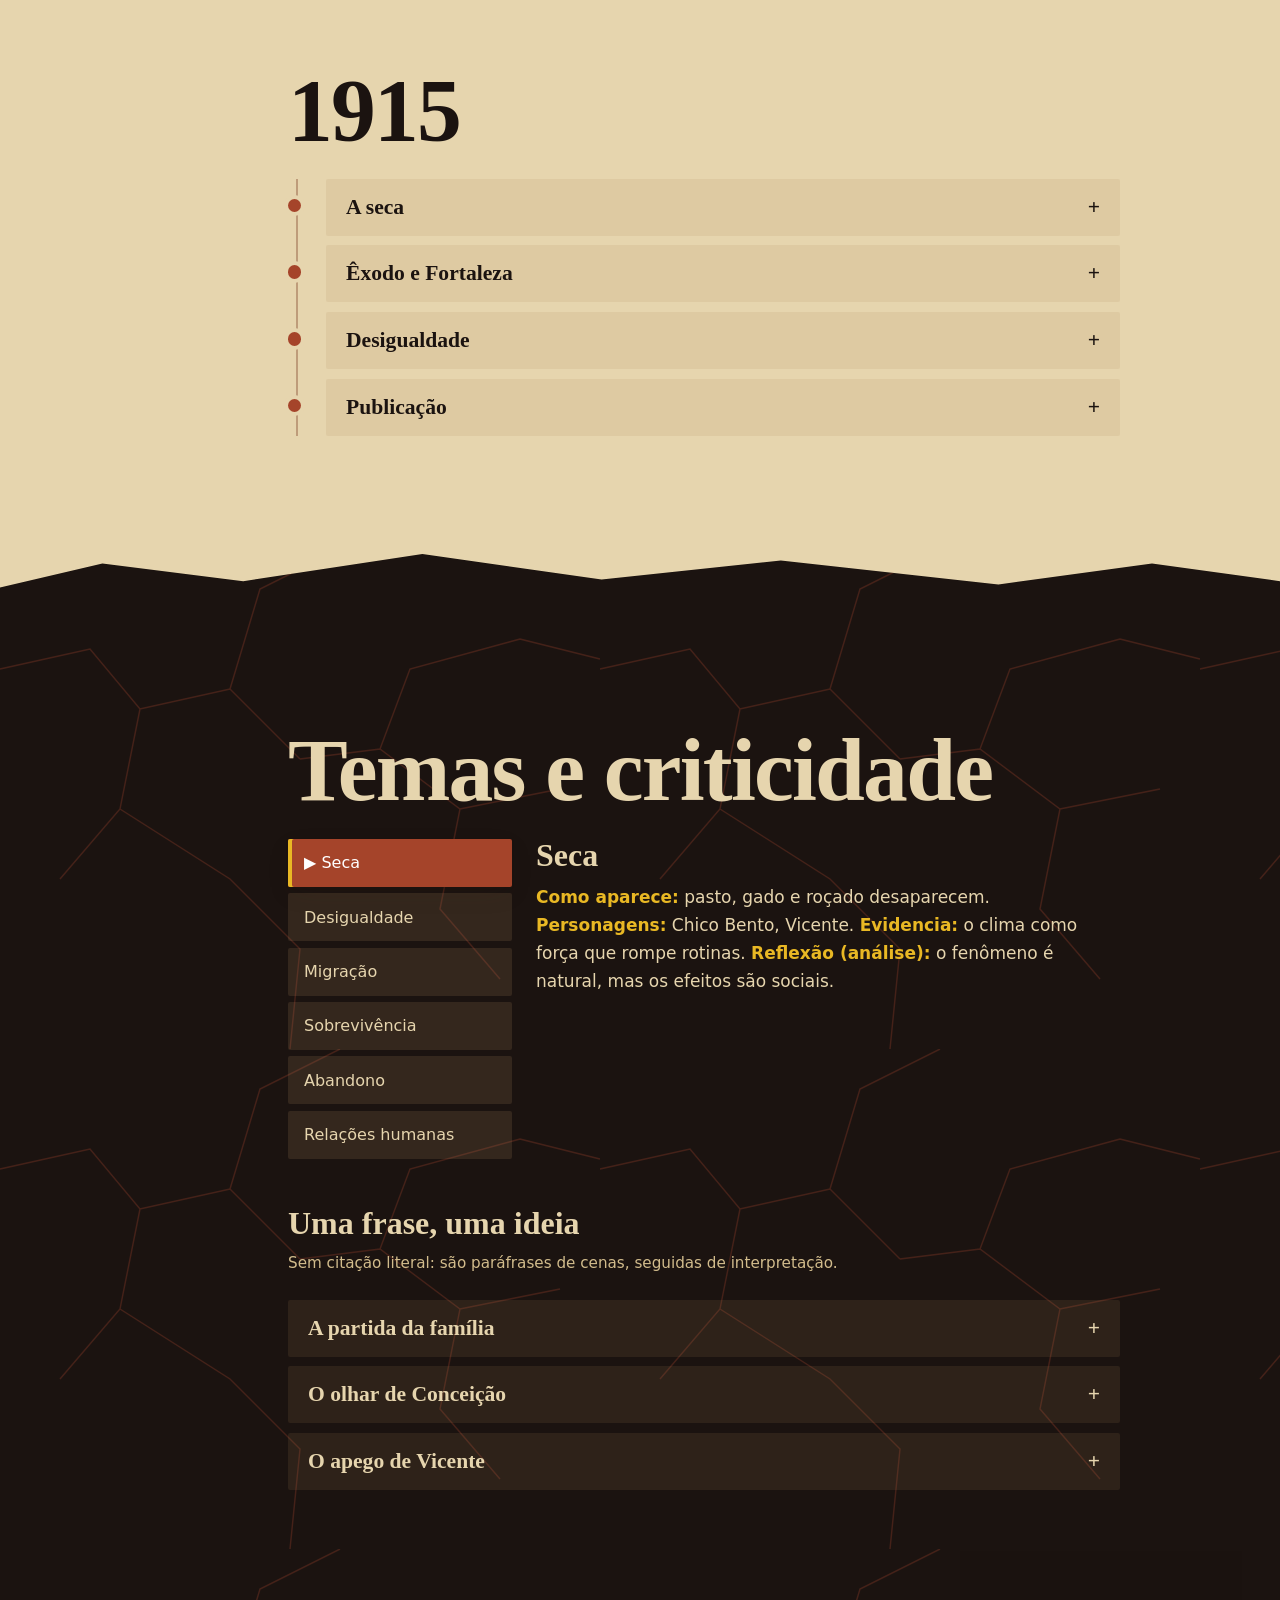
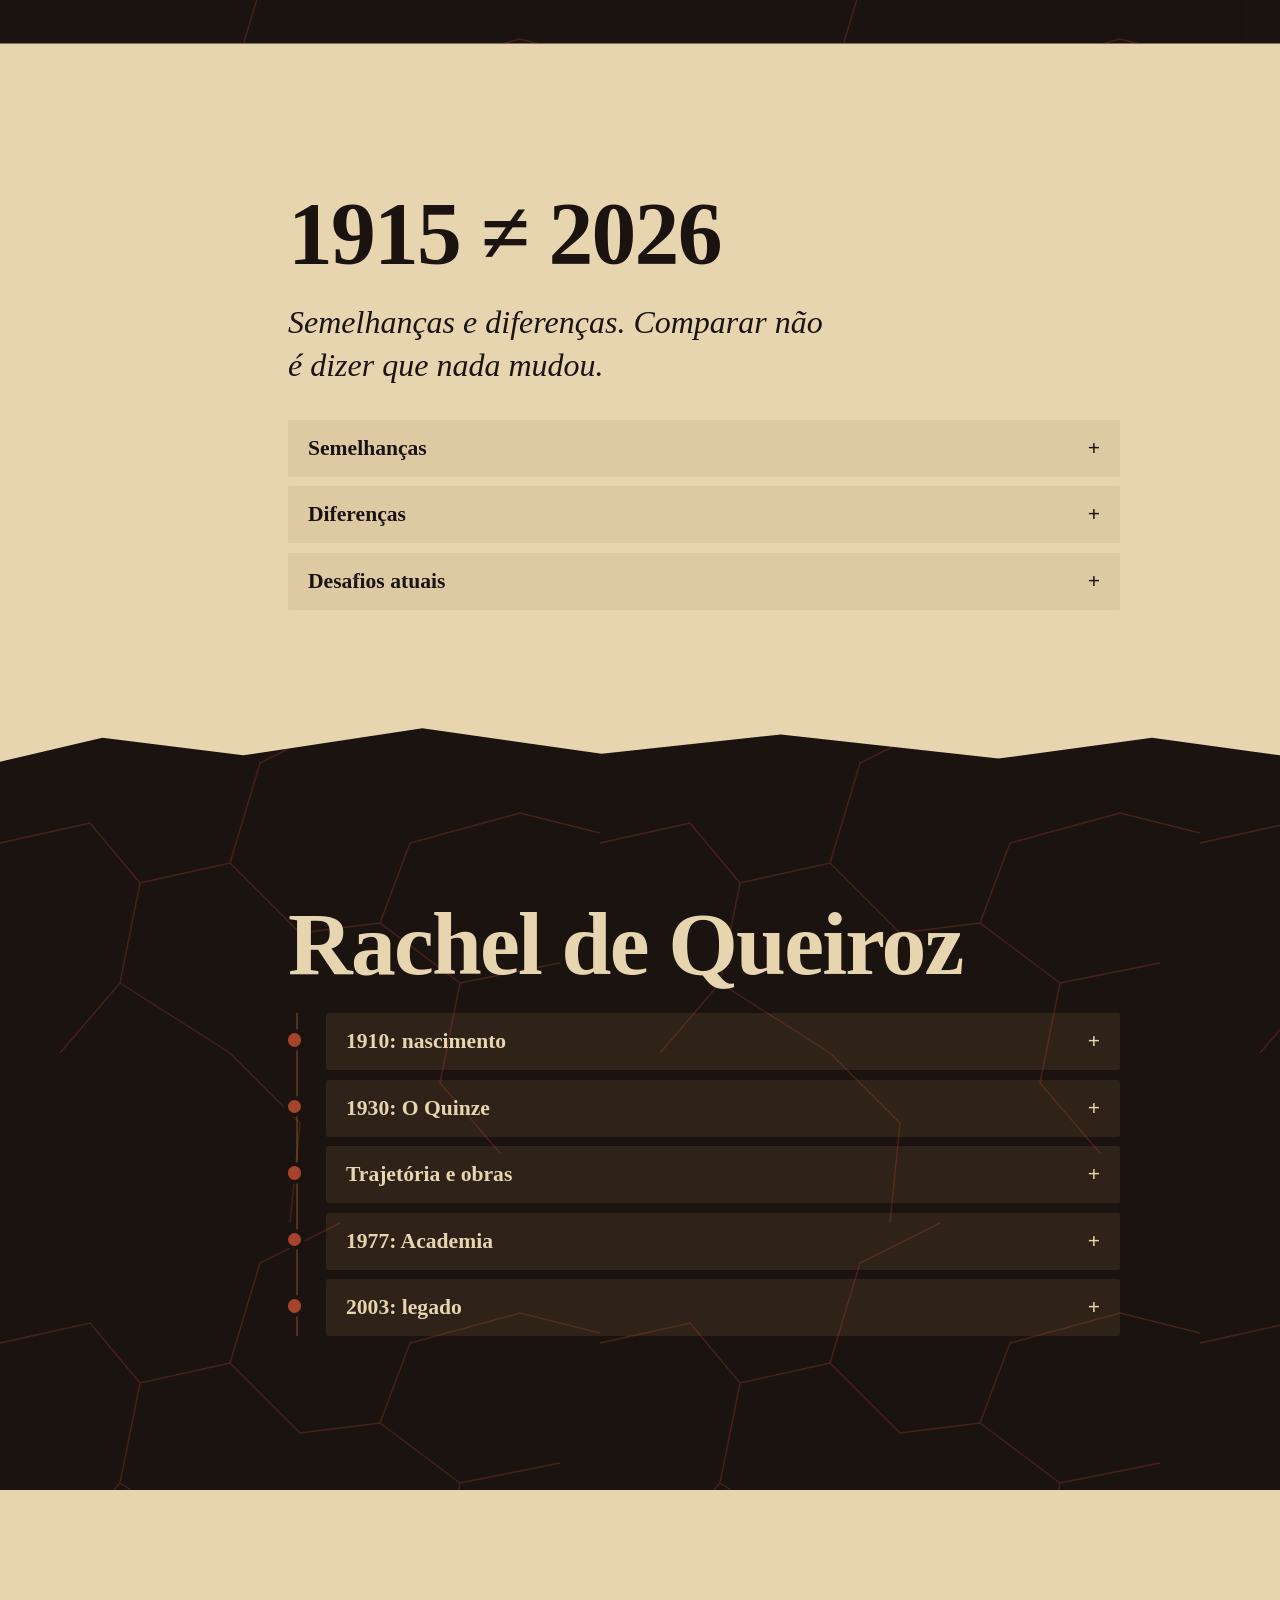
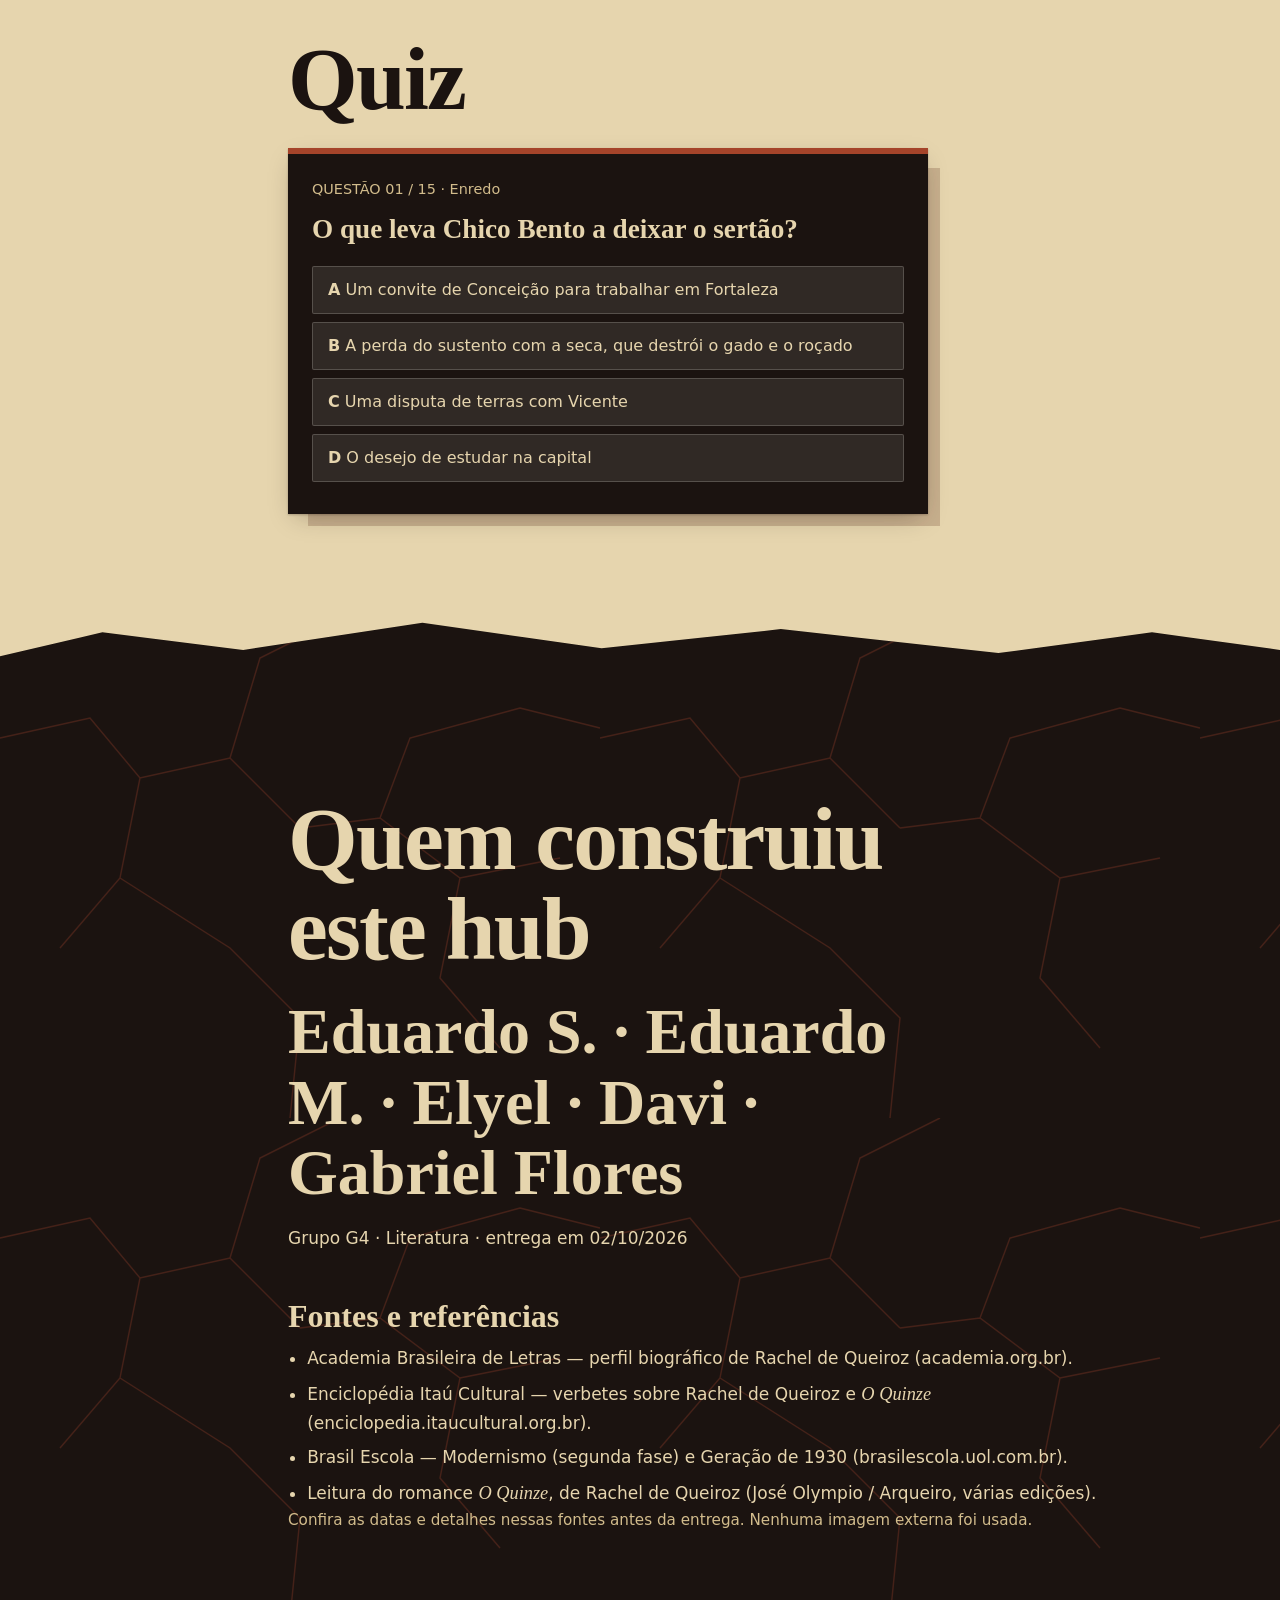
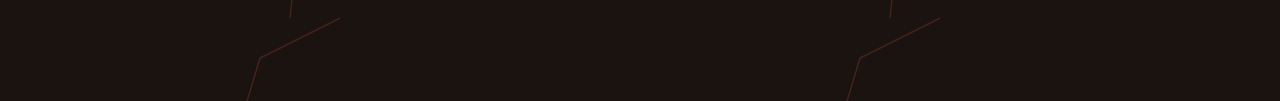
==== commit 546a1ff5: "Remove comments from index.html Removed comments for clarity and improved readability." ====
--- a/index.html
+++ b/index.html
@@ -5,7 +5,7 @@
 <meta name="viewport" content="width=device-width, initial-scale=1, viewport-fit=cover">
 <title>O Quinze — Hub literário · Grupo G4</title>
 <meta name="description" content="Hub interativo sobre O Quinze, de Rachel de Queiroz.">
-<!-- CDN: Google Fonts (Cormorant Garamond = títulos, DM Sans = interface). Sem fallback de rede, o navegador usa serif/sans-serif. -->
+
 <link rel="preconnect" href="https://fonts.googleapis.com">
 <link rel="preconnect" href="https://fonts.gstatic.com" crossorigin>
 <link href="https://fonts.googleapis.com/css2?family=Cormorant+Garamond:ital,wght@0,500;0,700;1,500&family=DM+Sans:wght@400;500;700&display=swap" rel="stylesheet">
@@ -13,7 +13,7 @@
 </head>
 <body class="locked">
 
-<!-- ABERTURA -->
+
 <div id="intro" role="dialog" aria-label="Abertura">
   <canvas id="dust" aria-hidden="true"></canvas>
   <p class="intro-line">Em 1915, o céu do Ceará não voltou a chover.</p>
@@ -21,8 +21,6 @@
   <p class="intro-author">Rachel de Queiroz</p>
   <button id="enter" class="btn">Entrar no hub ↓</button>
 </div>
-
-<!-- ÍNDICE LATERAL (vira barra inferior no mobile) -->
 <nav id="rail" aria-label="Capítulos">
   <div id="progress" aria-hidden="true"></div>
   <ol>
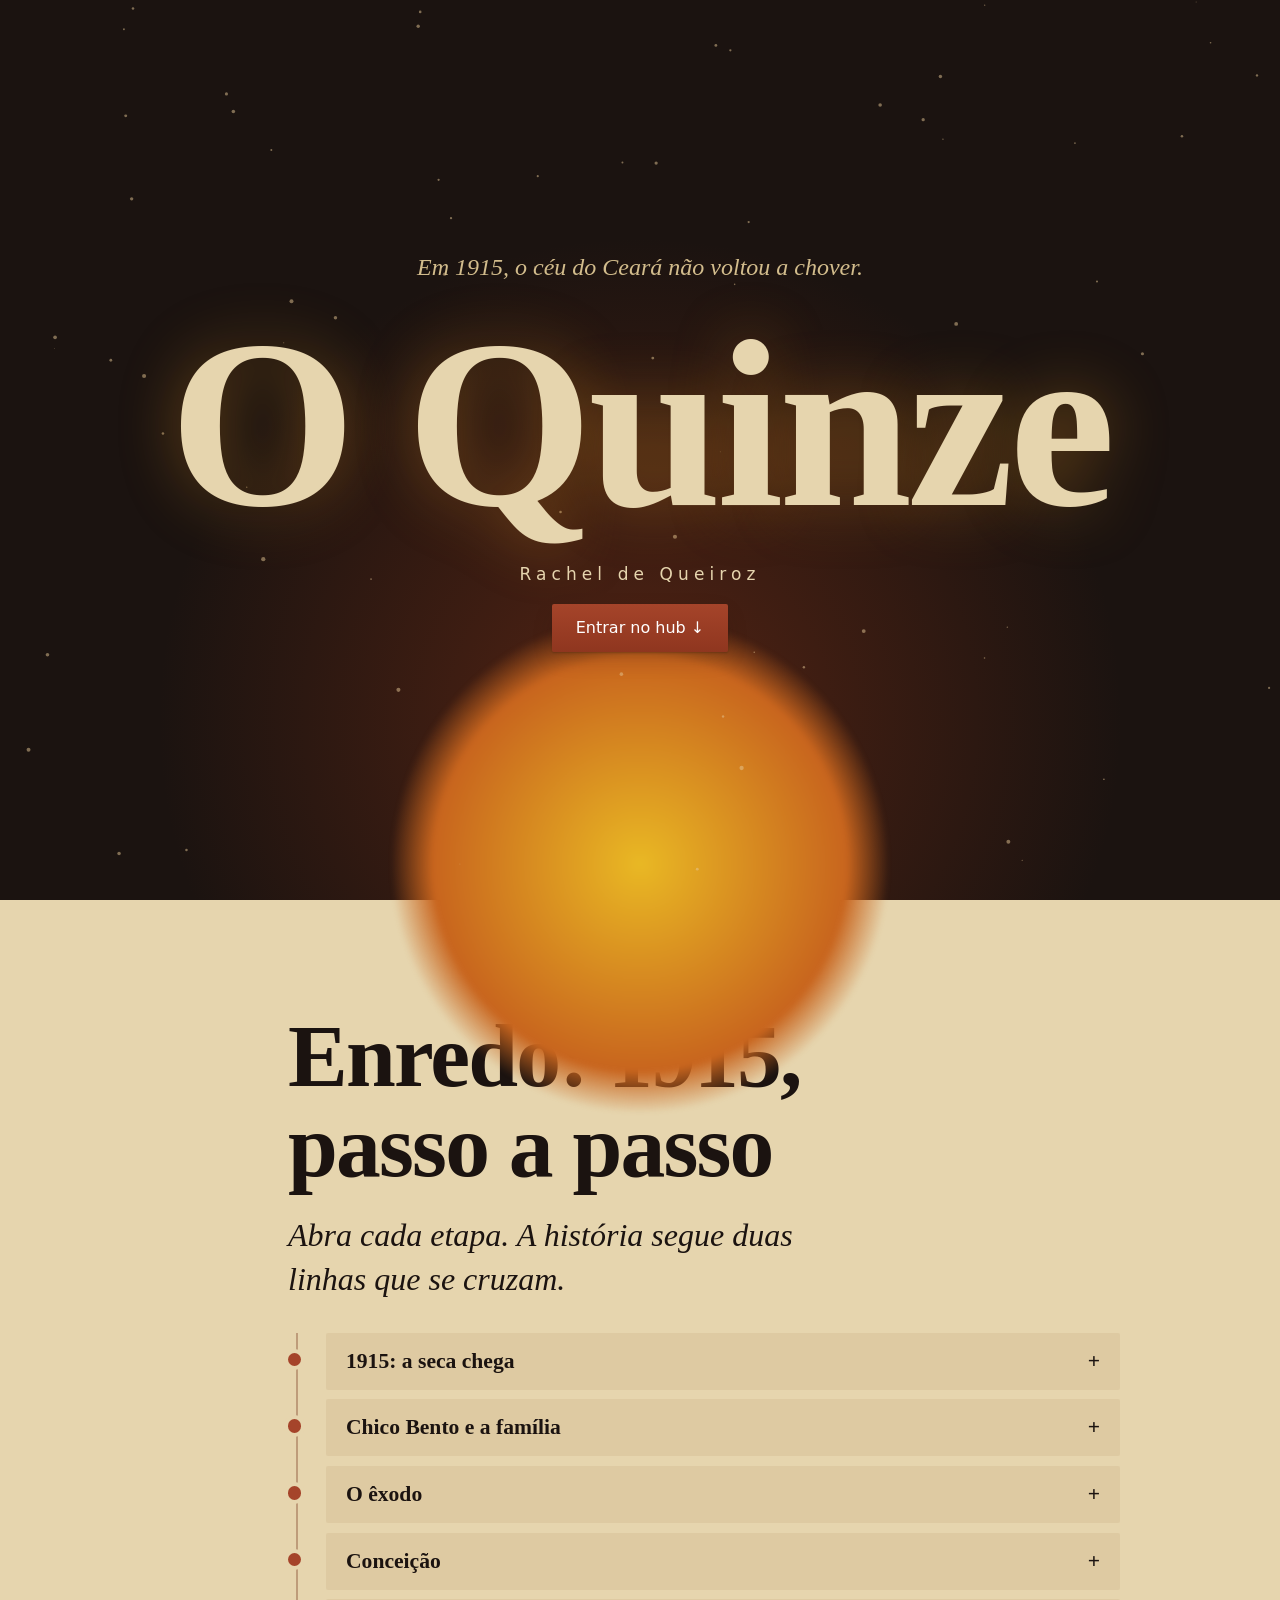
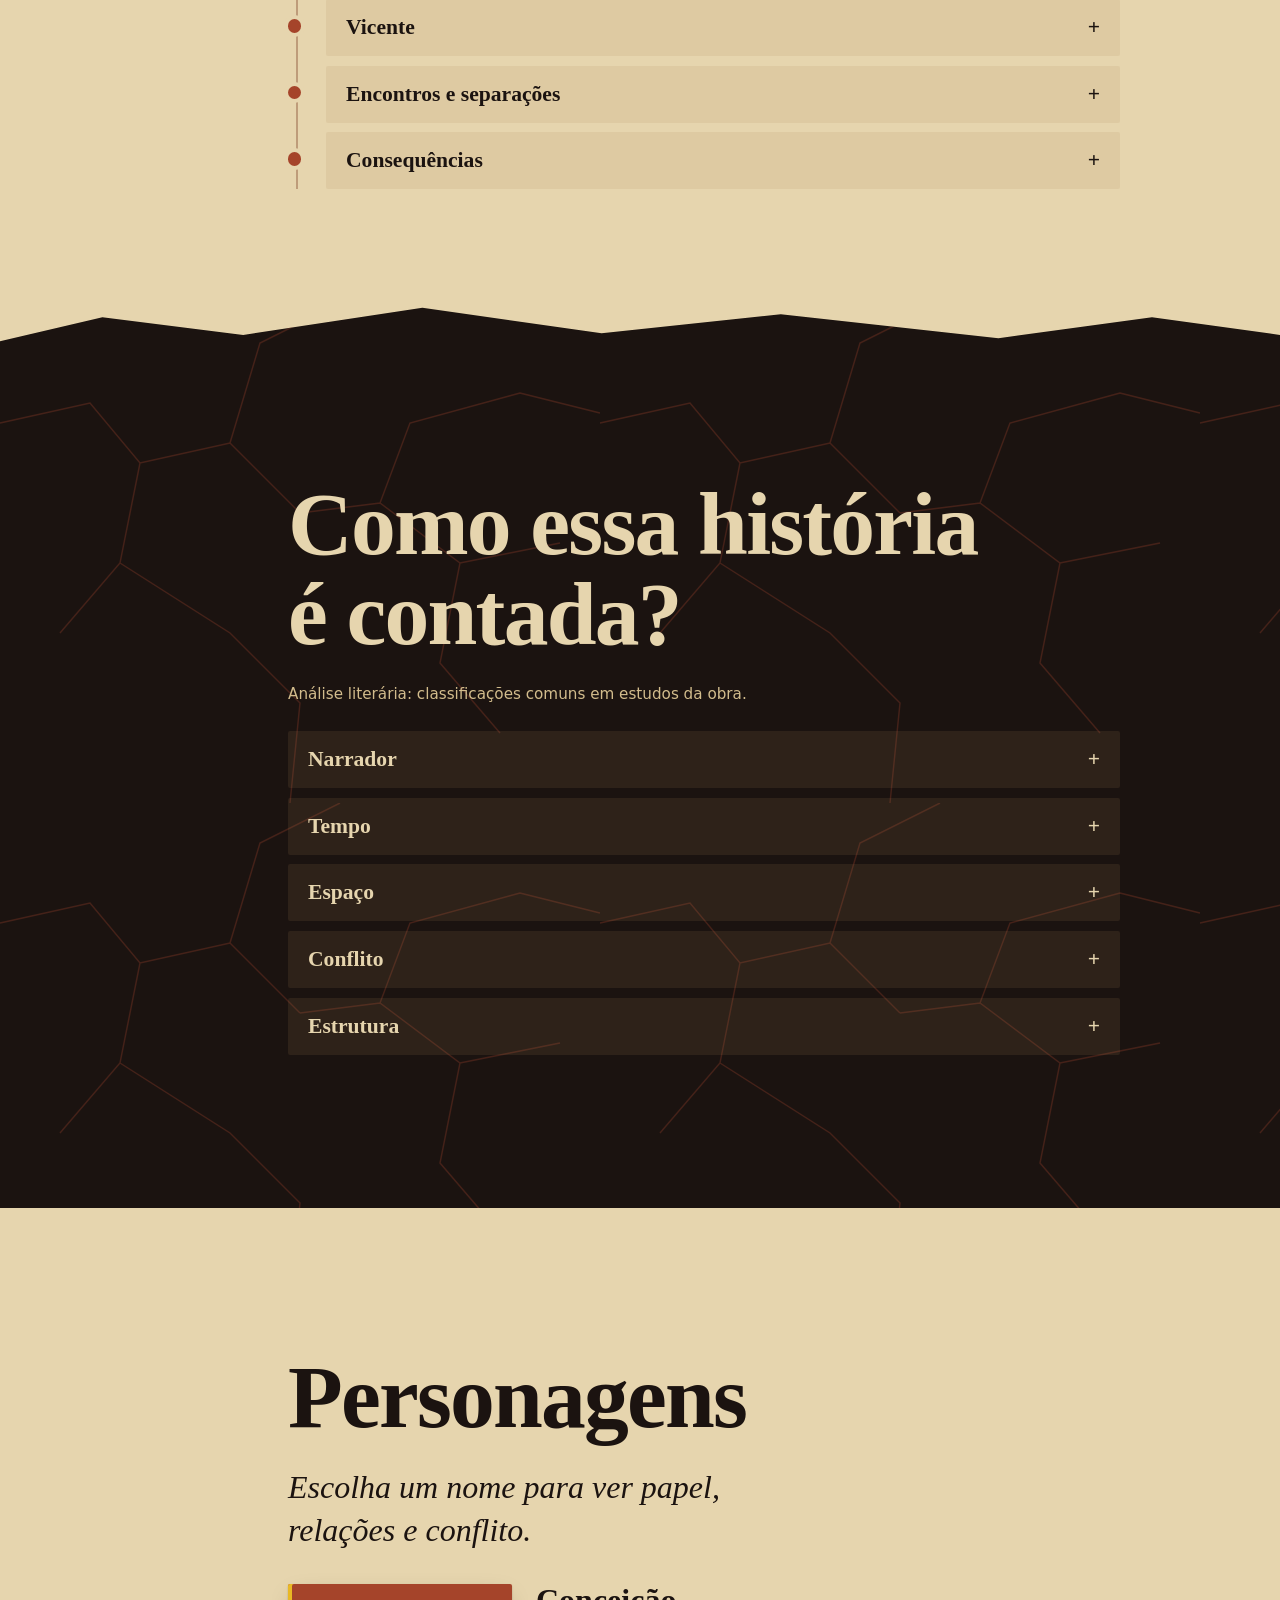
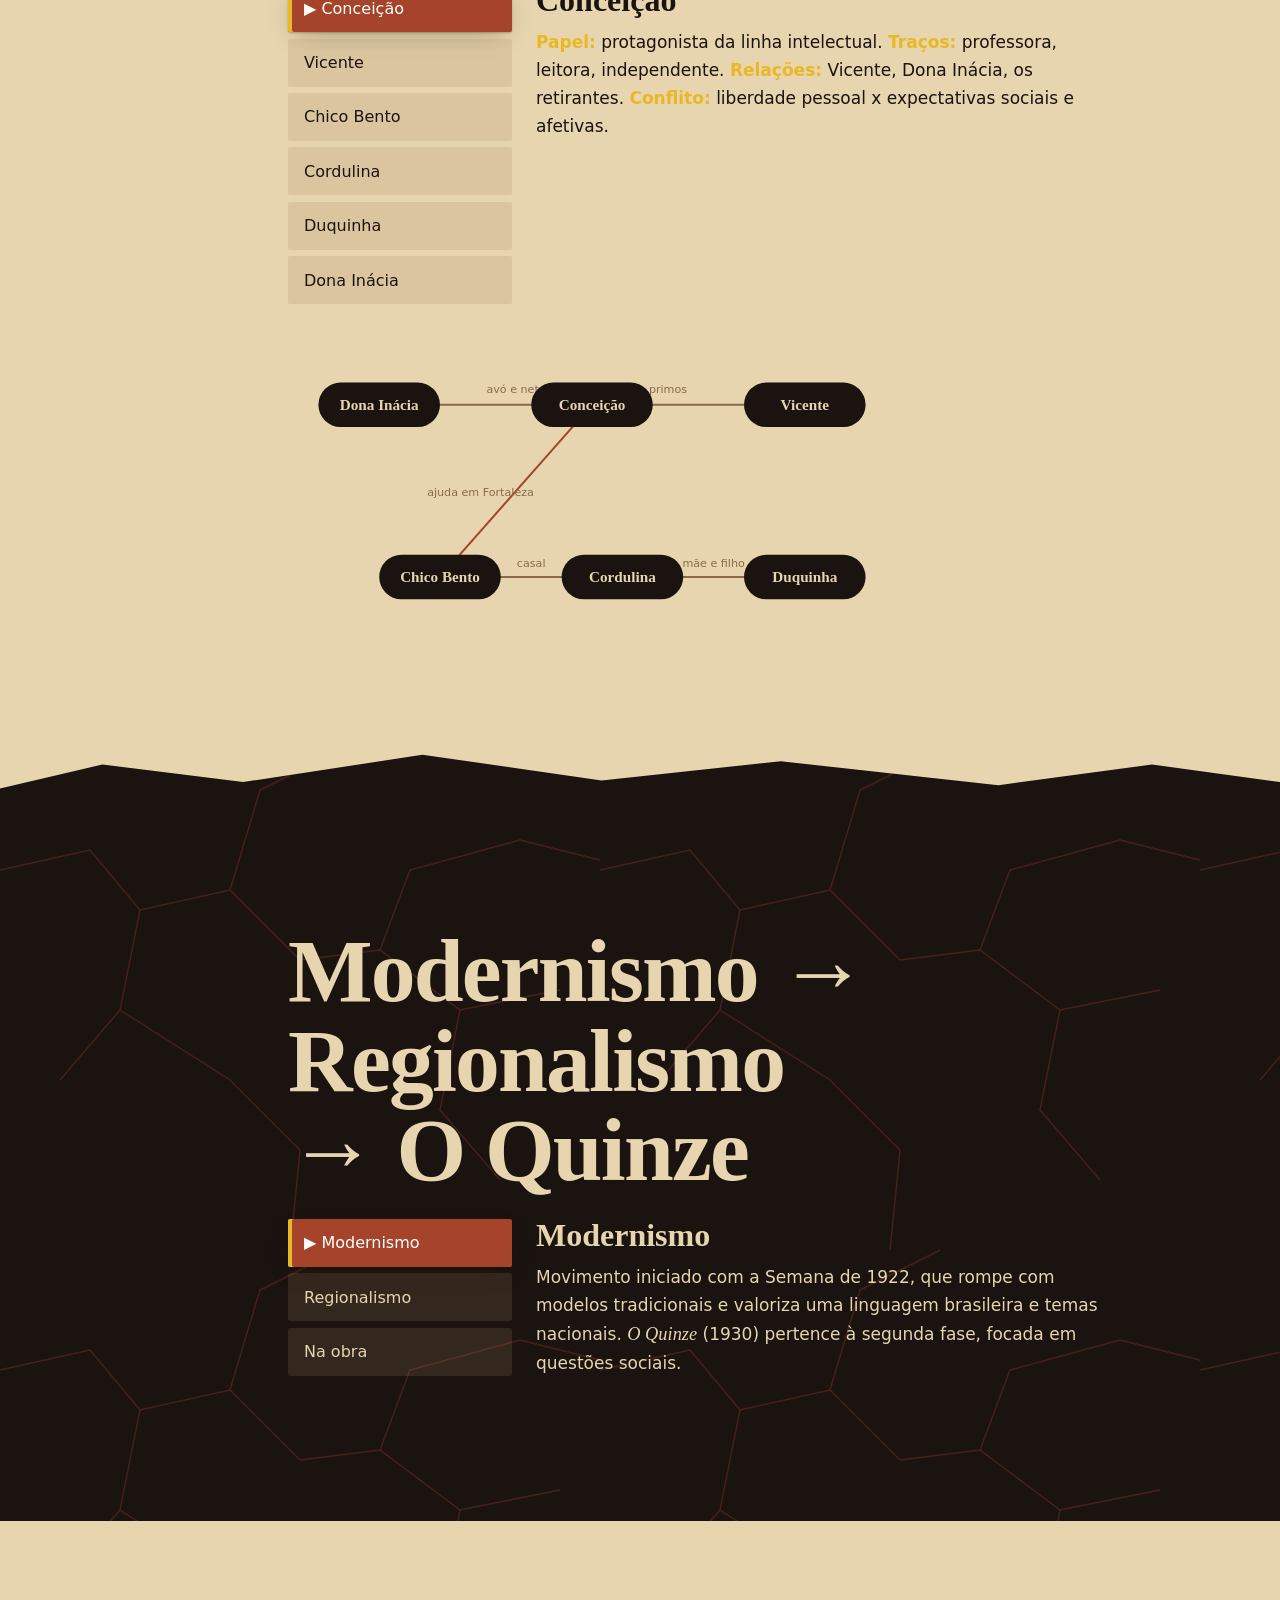
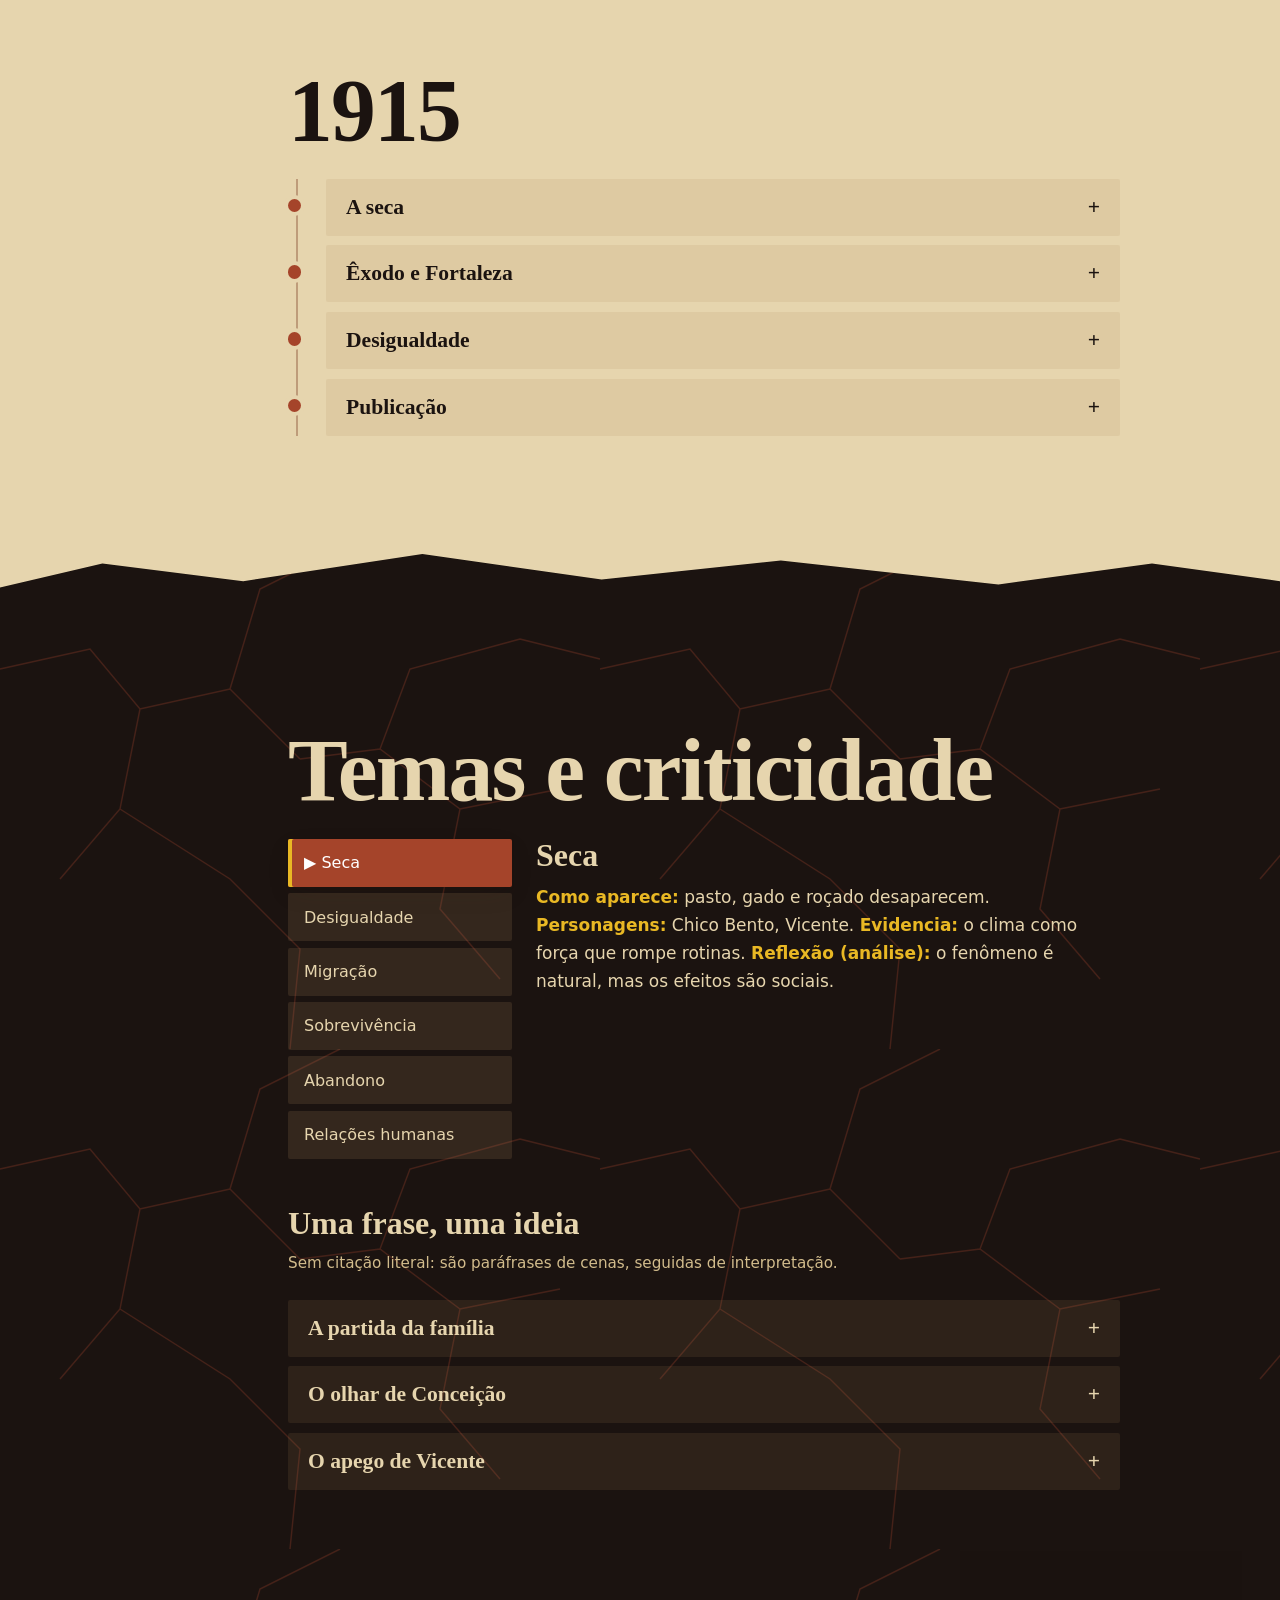
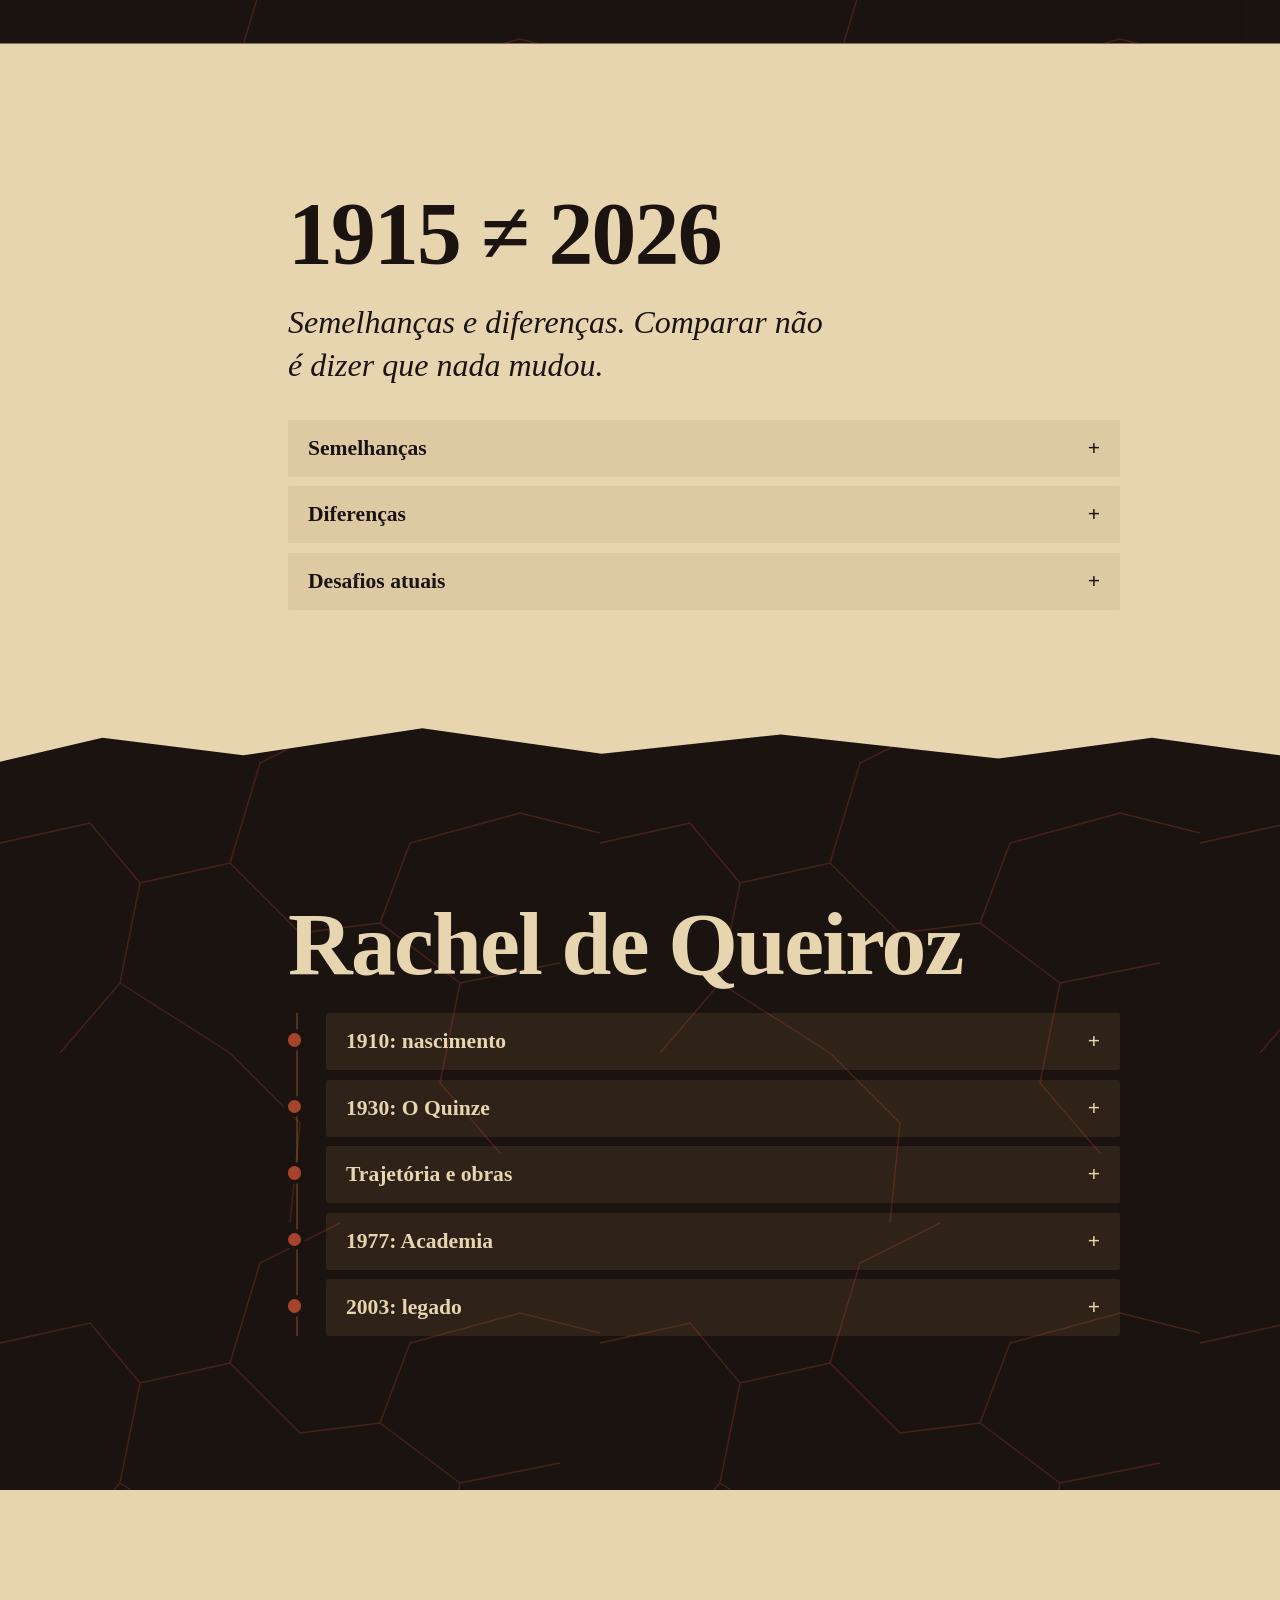
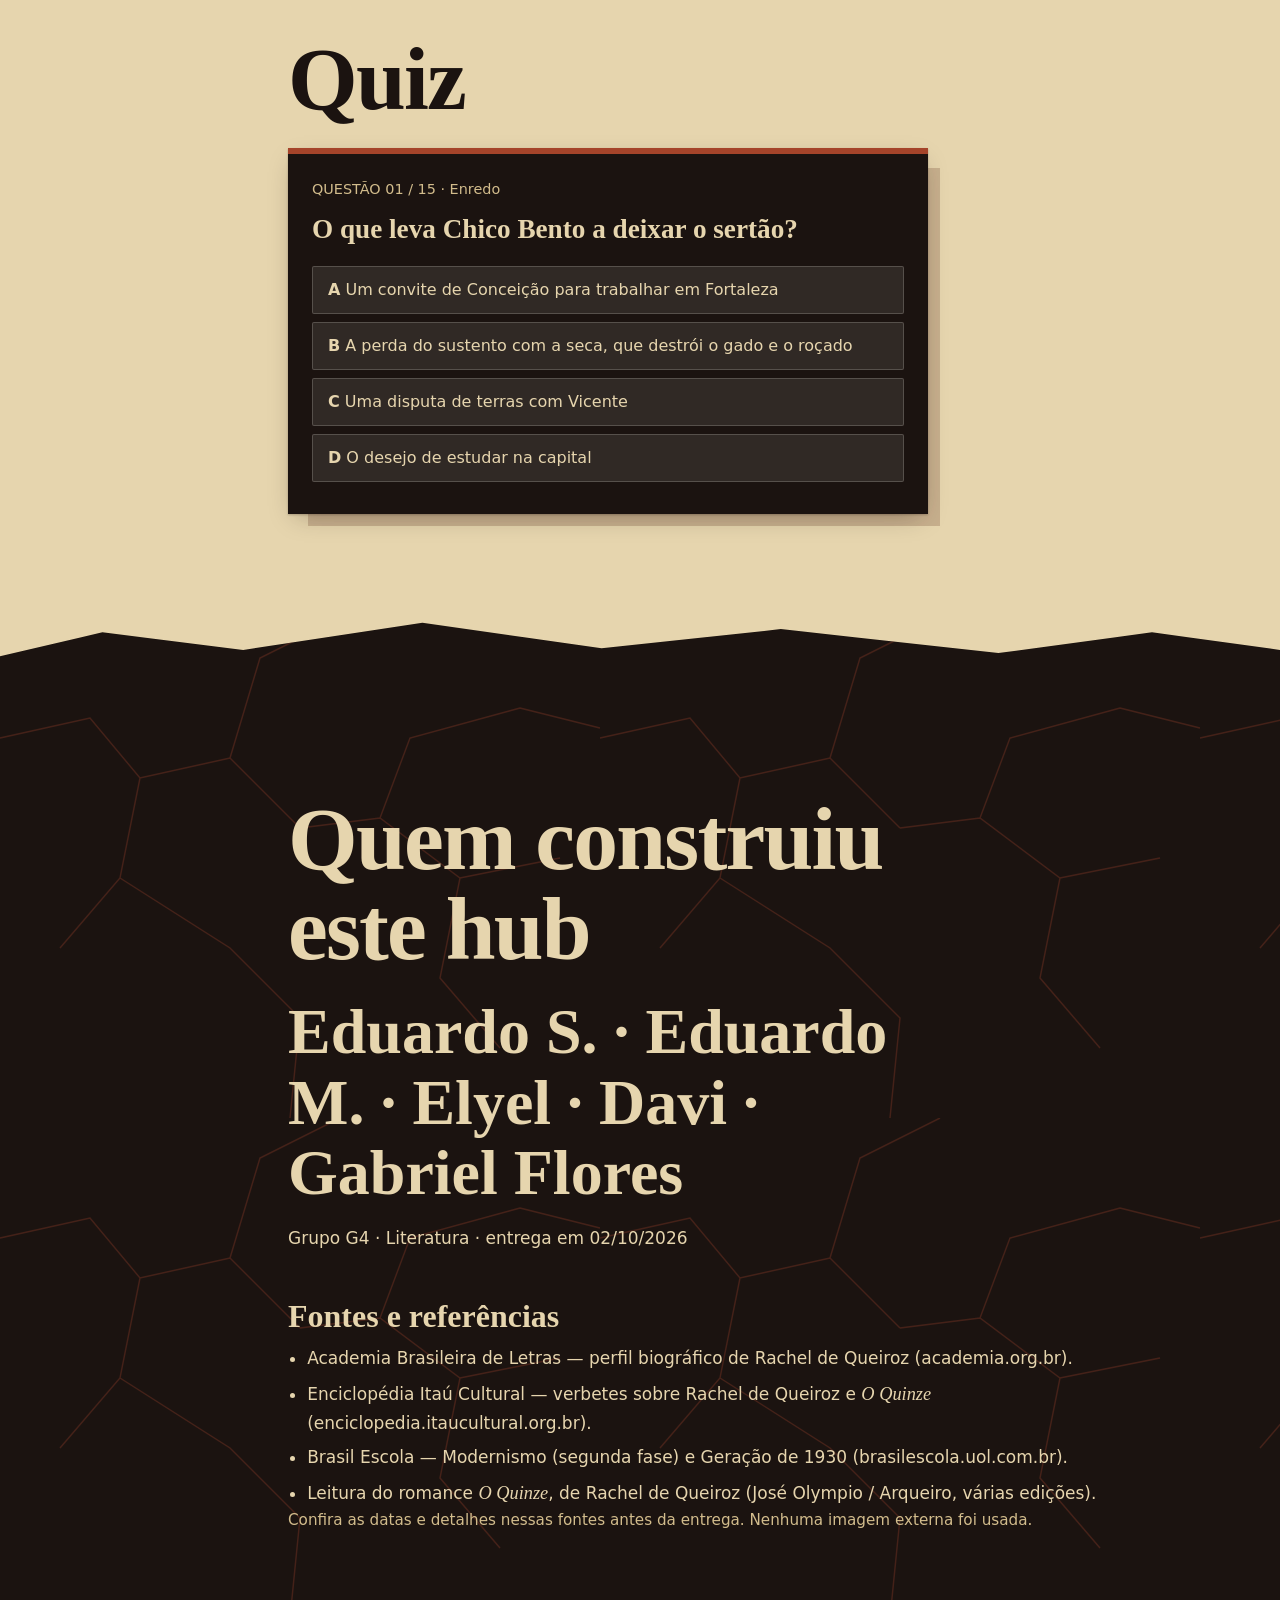
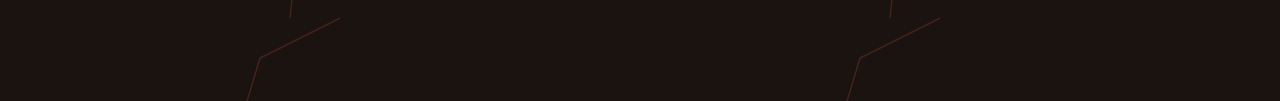
==== commit eb56718c: "Add files via upload" ====
--- a/index.html
+++ b/index.html
@@ -5,7 +5,7 @@
 <meta name="viewport" content="width=device-width, initial-scale=1, viewport-fit=cover">
 <title>O Quinze — Hub literário · Grupo G4</title>
 <meta name="description" content="Hub interativo sobre O Quinze, de Rachel de Queiroz.">
-
+<!-- CDN: Google Fonts (Cormorant Garamond = títulos, DM Sans = interface). Sem fallback de rede, o navegador usa serif/sans-serif. -->
 <link rel="preconnect" href="https://fonts.googleapis.com">
 <link rel="preconnect" href="https://fonts.gstatic.com" crossorigin>
 <link href="https://fonts.googleapis.com/css2?family=Cormorant+Garamond:ital,wght@0,500;0,700;1,500&family=DM+Sans:wght@400;500;700&display=swap" rel="stylesheet">
@@ -13,7 +13,7 @@
 </head>
 <body class="locked">
 
-
+<!-- ABERTURA -->
 <div id="intro" role="dialog" aria-label="Abertura">
   <canvas id="dust" aria-hidden="true"></canvas>
   <p class="intro-line">Em 1915, o céu do Ceará não voltou a chover.</p>
@@ -21,6 +21,8 @@
   <p class="intro-author">Rachel de Queiroz</p>
   <button id="enter" class="btn">Entrar no hub ↓</button>
 </div>
+
+<!-- ÍNDICE LATERAL (vira barra inferior no mobile) -->
 <nav id="rail" aria-label="Capítulos">
   <div id="progress" aria-hidden="true"></div>
   <ol>
